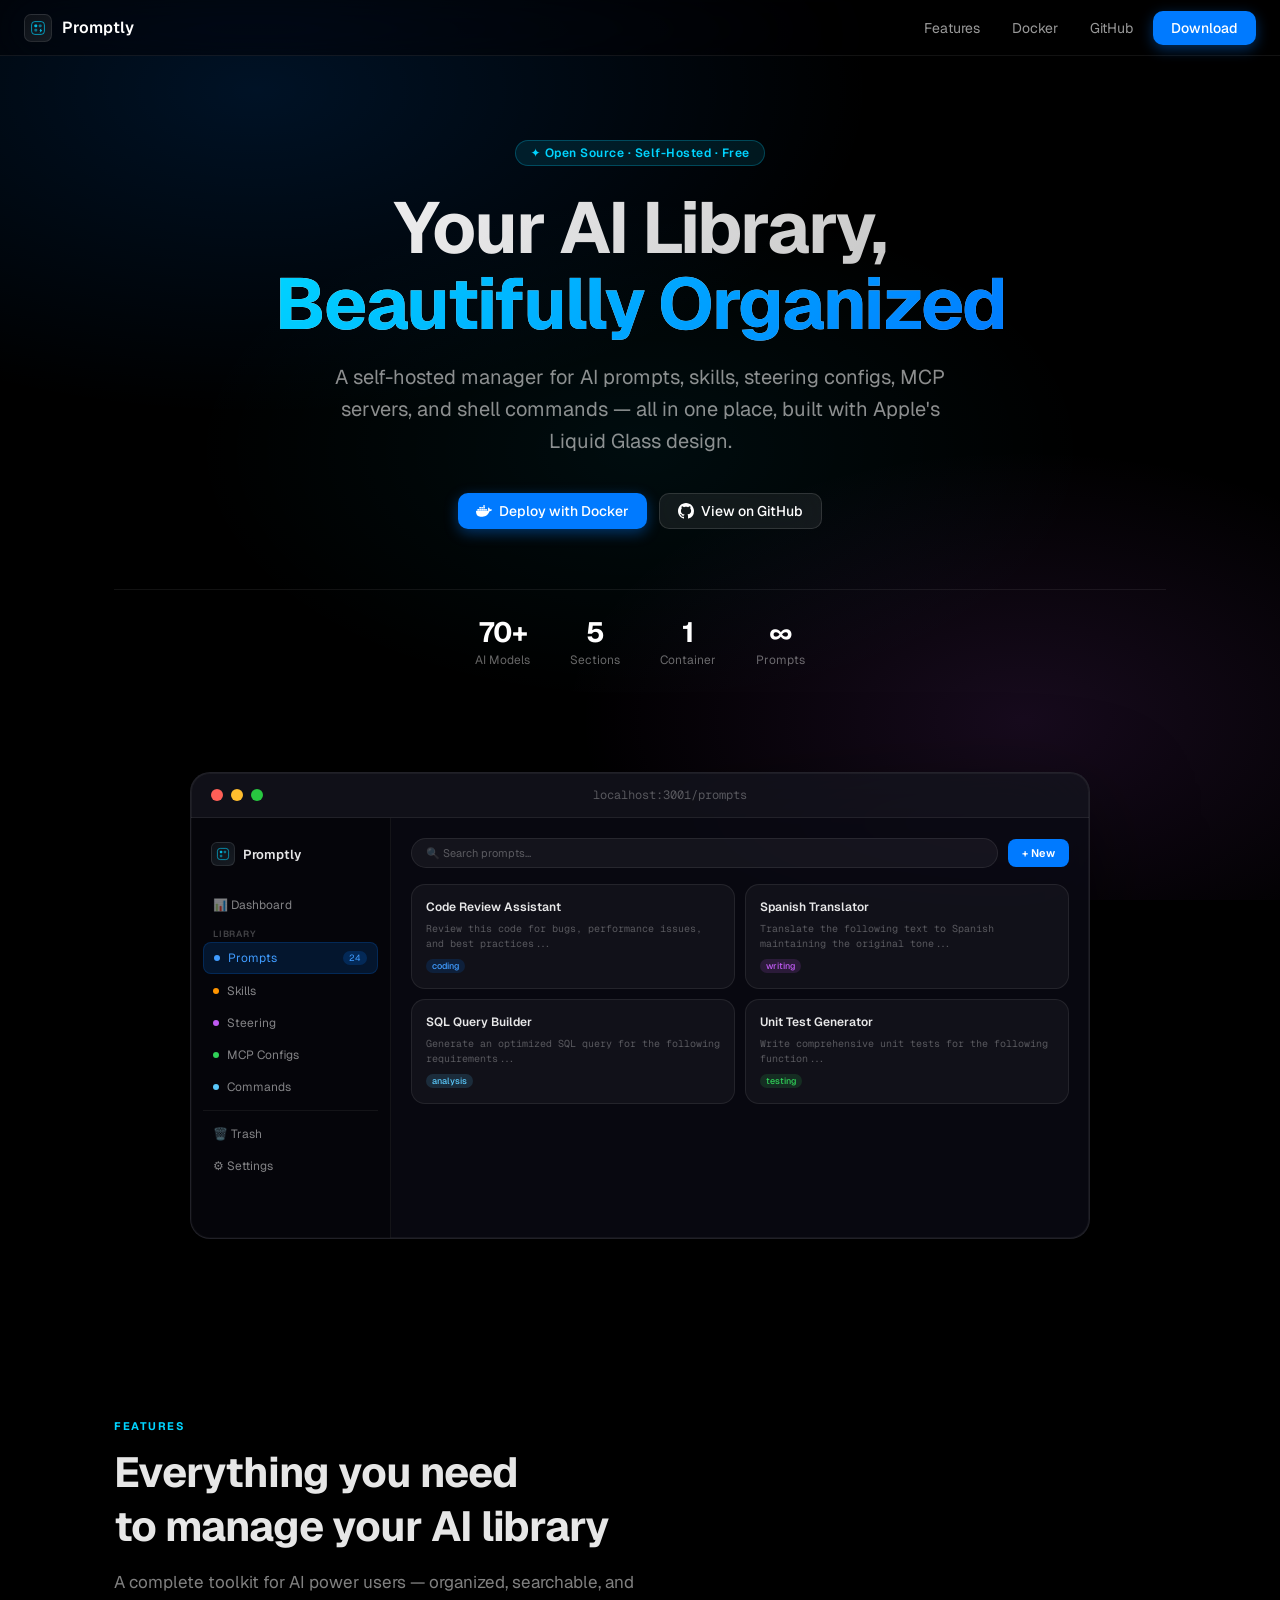
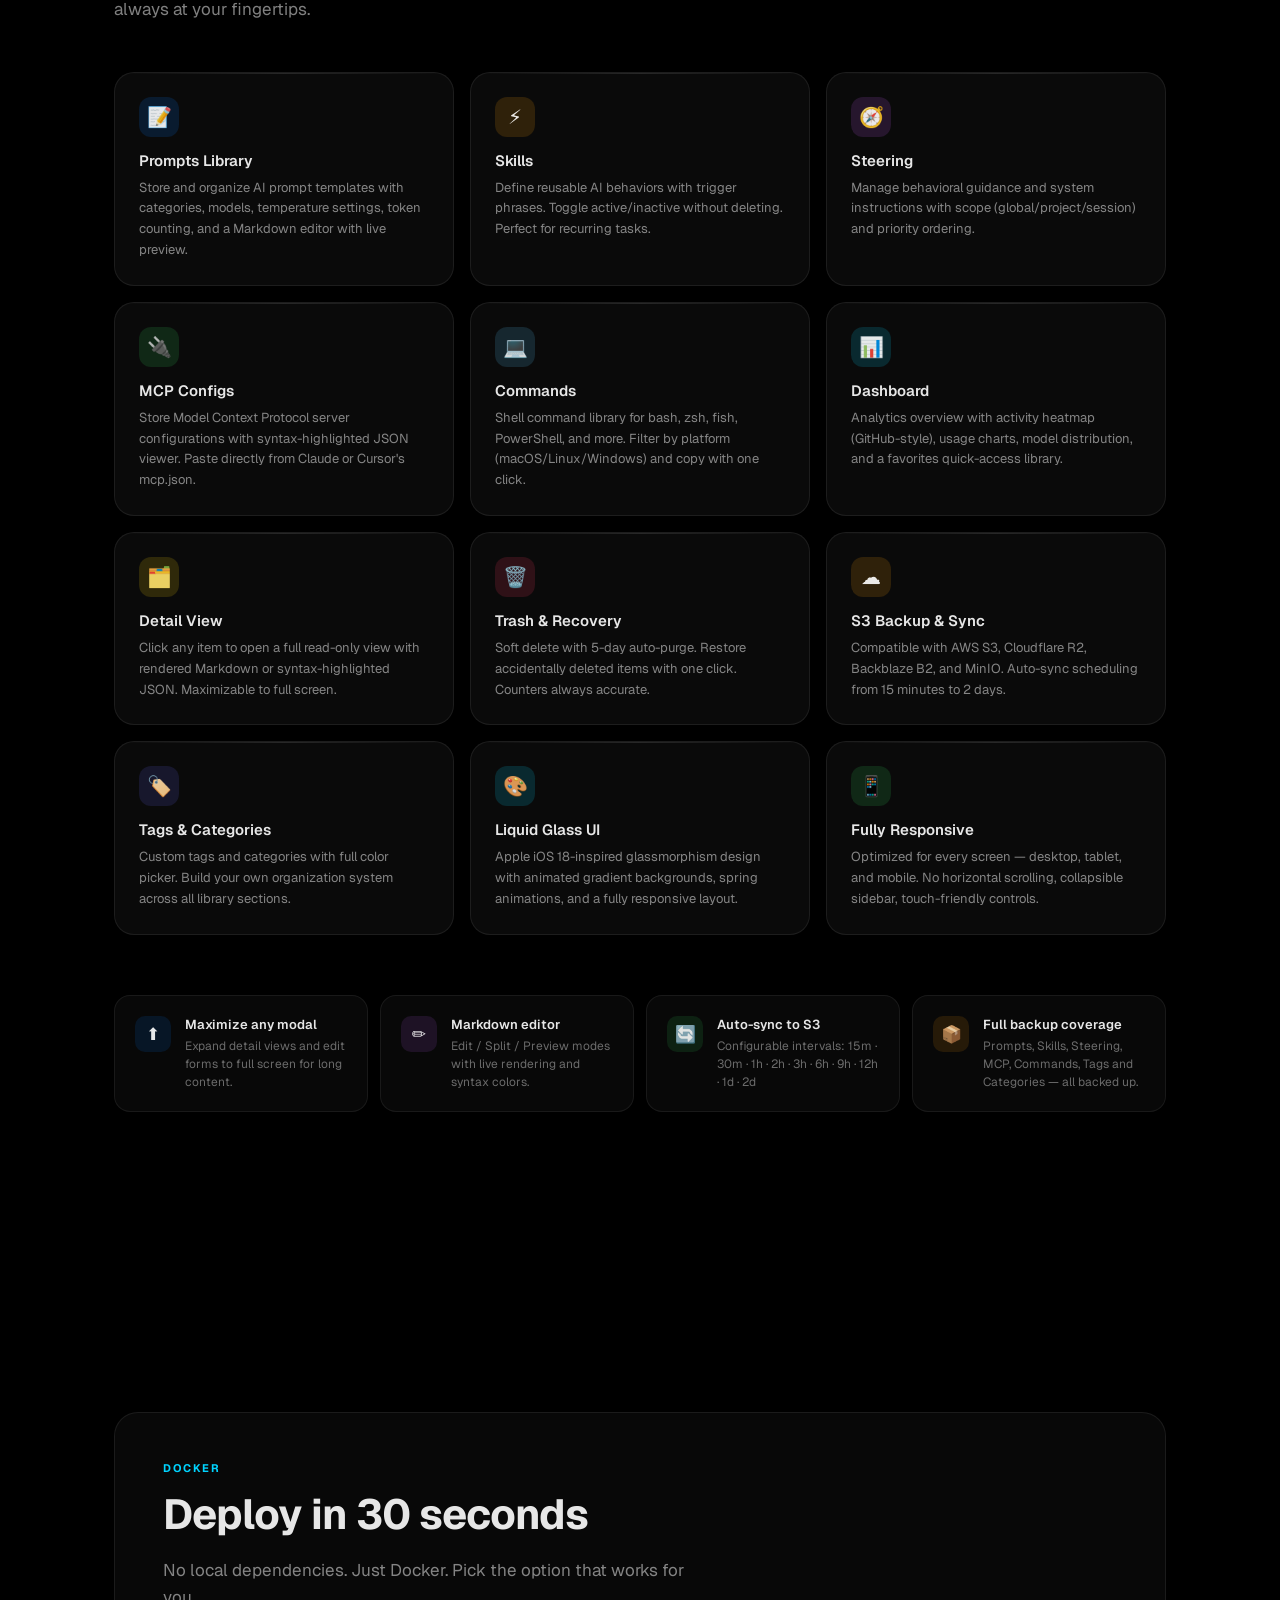
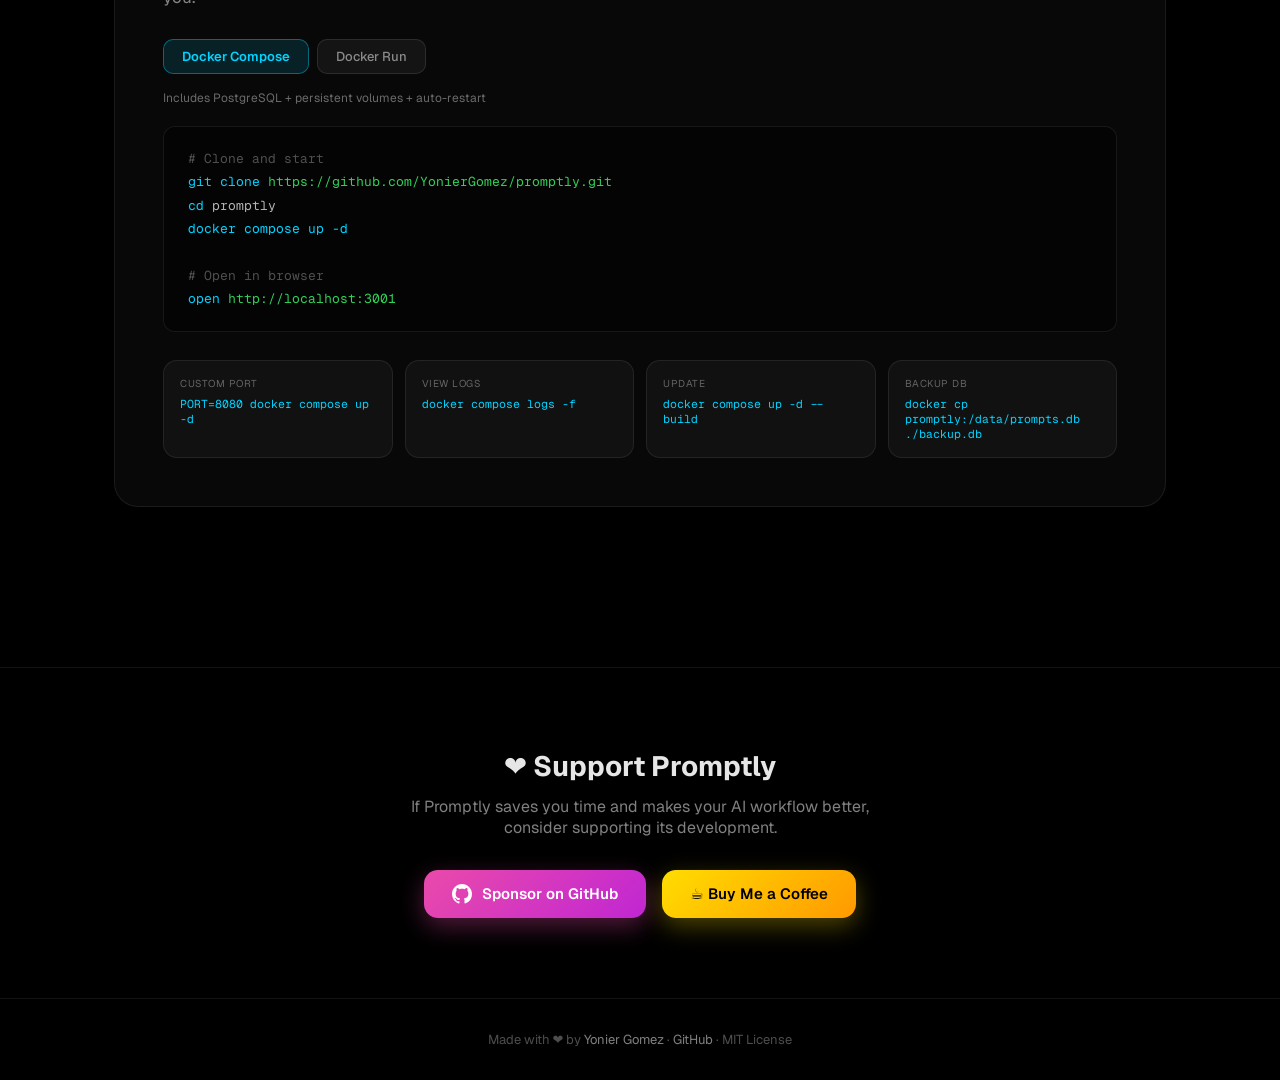
==== docs/index.html @ e0c7ba61 "docs: prioritize Docker deployment in README and landing page Make Docker Compose and docker run the" ====
<!DOCTYPE html>
<html lang="en">
<head>
  <meta charset="UTF-8" />
  <meta name="viewport" content="width=device-width, initial-scale=1.0" />
  <title>Promptly — AI Prompts Manager</title>
  <meta name="description" content="A beautiful, self-hosted web app to manage your AI prompts, skills, steering configurations, MCP server setups, and shell commands. Built with Apple's Liquid Glass design." />
  <meta property="og:title" content="Promptly — AI Prompts Manager" />
  <meta property="og:description" content="Self-hosted AI library manager with Liquid Glass design. Prompts, Skills, Steering, MCP Configs, Commands — all in one place." />
  <meta property="og:type" content="website" />
  <link rel="preconnect" href="https://fonts.googleapis.com" />
  <link href="https://fonts.googleapis.com/css2?family=Geist:wght@300;400;500;600;700&family=Geist+Mono:wght@400;500&display=swap" rel="stylesheet" />
  <style>
    *, *::before, *::after { box-sizing: border-box; margin: 0; padding: 0; }

    :root {
      --blue: #007AFF;
      --cyan: #00D4FF;
      --purple: #BF5AF2;
      --green: #30D158;
      --orange: #FF9F0A;
      --pink: #FF375F;
      --teal: #5AC8FA;
      --font: 'Geist', -apple-system, system-ui, sans-serif;
      --mono: 'Geist Mono', monospace;
    }

    html { scroll-behavior: smooth; }

    body {
      font-family: var(--font);
      background: #000;
      color: rgba(255,255,255,0.9);
      min-height: 100vh;
      overflow-x: hidden;
      -webkit-font-smoothing: antialiased;
    }

    body::before {
      content: '';
      position: fixed;
      inset: 0;
      background:
        radial-gradient(ellipse 80% 60% at 20% 10%, rgba(0,122,255,0.15) 0%, transparent 60%),
        radial-gradient(ellipse 60% 50% at 80% 80%, rgba(191,90,242,0.12) 0%, transparent 60%),
        radial-gradient(ellipse 50% 40% at 50% 50%, rgba(0,212,255,0.06) 0%, transparent 70%);
      pointer-events: none;
      z-index: 0;
      animation: bgPulse 12s ease-in-out infinite alternate;
    }

    @keyframes bgPulse {
      0% { opacity: 0.7; }
      100% { opacity: 1; }
    }

    .container { max-width: 1100px; margin: 0 auto; padding: 0 24px; position: relative; z-index: 1; }

    /* ── Nav ── */
    nav {
      position: fixed; top: 0; left: 0; right: 0; z-index: 100;
      background: rgba(0,0,0,0.5);
      backdrop-filter: blur(30px) saturate(180%);
      border-bottom: 1px solid rgba(255,255,255,0.07);
      padding: 0 24px;
      height: 56px;
      display: flex; align-items: center; justify-content: space-between;
    }

    .nav-logo { display: flex; align-items: center; gap: 10px; text-decoration: none; }
    .nav-logo-icon {
      width: 28px; height: 28px; border-radius: 7px;
      background: linear-gradient(145deg, #0D1117, #161B22);
      border: 1px solid rgba(255,255,255,0.1);
      display: flex; align-items: center; justify-content: center;
    }
    .nav-logo-text { font-size: 16px; font-weight: 600; color: white; }

    .nav-links { display: flex; align-items: center; gap: 8px; }
    .nav-link {
      color: rgba(255,255,255,0.6); text-decoration: none; font-size: 14px;
      padding: 6px 12px; border-radius: 8px; transition: all 0.15s;
    }
    .nav-link:hover { color: white; background: rgba(255,255,255,0.07); }

    .btn {
      display: inline-flex; align-items: center; gap: 7px;
      padding: 8px 18px; border-radius: 10px; font-size: 14px; font-weight: 500;
      text-decoration: none; transition: all 0.2s; cursor: pointer; border: none;
      font-family: var(--font);
    }
    .btn-primary {
      background: var(--blue); color: white;
      box-shadow: 0 4px 14px rgba(0,122,255,0.4);
    }
    .btn-primary:hover { background: #0A84FF; box-shadow: 0 6px 20px rgba(0,122,255,0.55); transform: translateY(-1px); }
    .btn-glass {
      background: rgba(255,255,255,0.07); color: white;
      border: 1px solid rgba(255,255,255,0.12);
      backdrop-filter: blur(20px);
    }
    .btn-glass:hover { background: rgba(255,255,255,0.12); }

    /* ── Hero ── */
    .hero { padding: 140px 0 80px; text-align: center; }

    .hero-badge {
      display: inline-flex; align-items: center; gap: 6px;
      background: rgba(0,212,255,0.1); border: 1px solid rgba(0,212,255,0.25);
      color: var(--cyan); border-radius: 20px; padding: 4px 14px;
      font-size: 12px; font-weight: 600; letter-spacing: 0.5px;
      margin-bottom: 24px;
    }

    .hero h1 {
      font-size: clamp(40px, 7vw, 72px);
      font-weight: 700;
      letter-spacing: -2px;
      line-height: 1.05;
      margin-bottom: 20px;
      background: linear-gradient(135deg, #fff 0%, rgba(255,255,255,0.7) 100%);
      -webkit-background-clip: text;
      -webkit-text-fill-color: transparent;
      background-clip: text;
    }

    .hero h1 span {
      background: linear-gradient(135deg, var(--cyan), var(--blue));
      -webkit-background-clip: text;
      -webkit-text-fill-color: transparent;
      background-clip: text;
    }

    .hero p {
      font-size: clamp(16px, 2.5vw, 20px);
      color: rgba(255,255,255,0.55);
      max-width: 620px;
      margin: 0 auto 36px;
      line-height: 1.6;
    }

    .hero-actions { display: flex; gap: 12px; justify-content: center; flex-wrap: wrap; margin-bottom: 60px; }

    .hero-stats {
      display: flex; gap: 40px; justify-content: center; flex-wrap: wrap;
      padding: 24px 0;
      border-top: 1px solid rgba(255,255,255,0.07);
    }

    .stat { text-align: center; }
    .stat-value { font-size: 28px; font-weight: 700; letter-spacing: -1px; color: white; }
    .stat-label { font-size: 12px; color: rgba(255,255,255,0.4); margin-top: 2px; }

    /* ── App Preview ── */
    .preview {
      margin: 0 auto 100px;
      max-width: 900px;
      border-radius: 20px;
      overflow: hidden;
      border: 1px solid rgba(255,255,255,0.1);
      box-shadow: 0 40px 100px rgba(0,0,0,0.6), 0 0 0 1px rgba(255,255,255,0.05) inset;
      background: rgba(10,10,20,0.8);
      backdrop-filter: blur(40px);
    }

    .preview-bar {
      display: flex; align-items: center; gap: 8px;
      padding: 14px 20px;
      border-bottom: 1px solid rgba(255,255,255,0.07);
      background: rgba(255,255,255,0.03);
    }

    .dot { width: 12px; height: 12px; border-radius: 50%; }
    .dot-red { background: #FF5F57; }
    .dot-yellow { background: #FFBD2E; }
    .dot-green { background: #28C840; }

    .preview-url {
      flex: 1; text-align: center; font-size: 12px; color: rgba(255,255,255,0.3);
      font-family: var(--mono);
    }

    .preview-content {
      display: grid; grid-template-columns: 200px 1fr;
      min-height: 420px;
    }

    .preview-sidebar {
      background: rgba(0,0,0,0.4);
      border-right: 1px solid rgba(255,255,255,0.06);
      padding: 16px 12px;
    }

    .preview-logo {
      display: flex; align-items: center; gap: 8px;
      padding: 8px; margin-bottom: 16px;
    }

    .preview-logo-icon {
      width: 24px; height: 24px; border-radius: 6px;
      background: linear-gradient(145deg, #0D1117, #161B22);
      border: 1px solid rgba(255,255,255,0.1);
      display: flex; align-items: center; justify-content: center;
    }

    .preview-logo-text { font-size: 13px; font-weight: 600; }

    .preview-nav-item {
      display: flex; align-items: center; gap: 8px;
      padding: 7px 10px; border-radius: 8px; margin-bottom: 2px;
      font-size: 12px; color: rgba(255,255,255,0.5);
    }

    .preview-nav-item.active {
      background: rgba(0,122,255,0.15);
      color: #409CFF;
      border: 1px solid rgba(0,122,255,0.2);
    }

    .preview-nav-dot { width: 6px; height: 6px; border-radius: 50%; background: currentColor; flex-shrink: 0; }

    .preview-main { padding: 20px; }

    .preview-cards { display: grid; grid-template-columns: 1fr 1fr; gap: 10px; }

    .preview-card {
      background: rgba(255,255,255,0.04);
      border: 1px solid rgba(255,255,255,0.08);
      border-radius: 14px; padding: 14px;
    }

    .preview-card-title { font-size: 12px; font-weight: 600; margin-bottom: 6px; }
    .preview-card-text {
      font-size: 10px; color: rgba(255,255,255,0.3);
      font-family: var(--mono); line-height: 1.5;
    }

    .preview-card-badge {
      display: inline-block; font-size: 9px; padding: 1px 6px;
      border-radius: 10px; margin-top: 8px; font-weight: 500;
    }

    /* ── Features ── */
    .section { padding: 80px 0; }
    .section-label {
      font-size: 11px; font-weight: 700; letter-spacing: 1.5px;
      text-transform: uppercase; color: var(--cyan); margin-bottom: 12px;
    }
    .section-title {
      font-size: clamp(28px, 4vw, 42px); font-weight: 700;
      letter-spacing: -1px; margin-bottom: 16px;
    }
    .section-desc { font-size: 17px; color: rgba(255,255,255,0.5); max-width: 540px; line-height: 1.6; }

    .features-grid {
      display: grid; grid-template-columns: repeat(auto-fit, minmax(280px, 1fr));
      gap: 16px; margin-top: 48px;
    }

    .feature-card {
      background: rgba(255,255,255,0.04);
      border: 1px solid rgba(255,255,255,0.08);
      border-radius: 20px; padding: 24px;
      transition: all 0.2s;
      position: relative; overflow: hidden;
    }

    .feature-card::before {
      content: '';
      position: absolute; top: 0; left: 0; right: 0; height: 1px;
      background: linear-gradient(90deg, transparent, rgba(255,255,255,0.12), transparent);
    }

    .feature-card:hover {
      background: rgba(255,255,255,0.07);
      border-color: rgba(255,255,255,0.14);
      transform: translateY(-2px);
    }

    .feature-icon {
      width: 40px; height: 40px; border-radius: 12px;
      display: flex; align-items: center; justify-content: center;
      font-size: 20px; margin-bottom: 14px;
    }

    .feature-title { font-size: 15px; font-weight: 600; margin-bottom: 8px; }
    .feature-desc { font-size: 13px; color: rgba(255,255,255,0.5); line-height: 1.6; }

    /* ── Highlights strip ── */
    .highlights {
      display: grid; grid-template-columns: repeat(auto-fit, minmax(220px, 1fr));
      gap: 12px; margin: 60px 0;
    }

    .highlight-item {
      background: rgba(255,255,255,0.03);
      border: 1px solid rgba(255,255,255,0.07);
      border-radius: 16px; padding: 20px;
      display: flex; align-items: flex-start; gap: 14px;
    }

    .highlight-icon {
      width: 36px; height: 36px; border-radius: 10px; flex-shrink: 0;
      display: flex; align-items: center; justify-content: center; font-size: 17px;
    }

    .highlight-title { font-size: 13px; font-weight: 600; margin-bottom: 4px; }
    .highlight-desc { font-size: 12px; color: rgba(255,255,255,0.4); line-height: 1.5; }

    /* ── Docker section ── */
    .docker-section {
      background: rgba(255,255,255,0.03);
      border: 1px solid rgba(255,255,255,0.08);
      border-radius: 24px; padding: 48px;
      margin: 80px 0;
    }

    .code-block {
      background: rgba(0,0,0,0.5);
      border: 1px solid rgba(255,255,255,0.08);
      border-radius: 12px; padding: 20px 24px;
      font-family: var(--mono); font-size: 13px;
      color: rgba(255,255,255,0.7); line-height: 1.8;
      margin-top: 20px; overflow-x: auto;
    }

    .code-block .comment { color: rgba(255,255,255,0.3); }
    .code-block .cmd { color: var(--cyan); }
    .code-block .arg { color: var(--green); }

    /* ── Sponsor ── */
    .sponsor-section {
      text-align: center; padding: 80px 0;
      border-top: 1px solid rgba(255,255,255,0.07);
    }

    .sponsor-title { font-size: 28px; font-weight: 700; margin-bottom: 12px; }
    .sponsor-desc { font-size: 16px; color: rgba(255,255,255,0.5); margin-bottom: 32px; }

    .sponsor-buttons { display: flex; gap: 16px; justify-content: center; flex-wrap: wrap; }

    .sponsor-btn {
      display: inline-flex; align-items: center; gap: 10px;
      padding: 14px 28px; border-radius: 14px; font-size: 15px; font-weight: 600;
      text-decoration: none; transition: all 0.2s;
    }

    .sponsor-github {
      background: linear-gradient(135deg, #ea4aaa, #c026d3);
      color: white;
      box-shadow: 0 8px 24px rgba(234,74,170,0.35);
    }
    .sponsor-github:hover { transform: translateY(-2px); box-shadow: 0 12px 32px rgba(234,74,170,0.5); }

    .sponsor-coffee {
      background: linear-gradient(135deg, #FFDD00, #FF9900);
      color: #000;
      box-shadow: 0 8px 24px rgba(255,221,0,0.3);
    }
    .sponsor-coffee:hover { transform: translateY(-2px); box-shadow: 0 12px 32px rgba(255,221,0,0.45); }

    /* ── Footer ── */
    footer {
      border-top: 1px solid rgba(255,255,255,0.07);
      padding: 32px 0;
      text-align: center;
      color: rgba(255,255,255,0.3);
      font-size: 13px;
    }

    footer a { color: rgba(255,255,255,0.5); text-decoration: none; }
    footer a:hover { color: white; }

    @media (max-width: 768px) {
      .preview-content { grid-template-columns: 1fr; }
      .preview-sidebar { display: none; }
      .docker-section { padding: 28px; }
      .hero { padding: 100px 0 60px; }
      .nav-link { display: none; }
    }
  </style>
</head>
<body>

<!-- Nav -->
<nav>
  <a href="#" class="nav-logo">
    <div class="nav-logo-icon">
      <svg width="16" height="16" viewBox="0 0 20 20" fill="none">
        <rect x="2" y="2" width="16" height="16" rx="4" stroke="#00D4FF" stroke-width="1.2" stroke-opacity="0.7"/>
        <rect x="5.5" y="5.5" width="3.5" height="3.5" rx="1" fill="#00D4FF" fill-opacity="0.85"/>
        <rect x="11" y="5.5" width="3.5" height="3.5" rx="1" fill="#00D4FF" fill-opacity="0.5"/>
        <rect x="5.5" y="11" width="3.5" height="3.5" rx="1" fill="#00D4FF" fill-opacity="0.5"/>
        <path d="M13.5 11.5L12.5 13.5L14.5 13L13 15" stroke="#00D4FF" stroke-width="1.2" stroke-linecap="round" stroke-linejoin="round" stroke-opacity="0.9"/>
      </svg>
    </div>
    <span class="nav-logo-text">Promptly</span>
  </a>
  <div class="nav-links">
    <a href="#features" class="nav-link">Features</a>
    <a href="#docker" class="nav-link">Docker</a>
    <a href="https://github.com/YonierGomez/promptly" class="nav-link" target="_blank">GitHub</a>
    <a href="https://github.com/YonierGomez/promptly/releases" class="btn btn-primary" target="_blank">Download</a>
  </div>
</nav>

<!-- Hero -->
<section class="hero">
  <div class="container">
    <div class="hero-badge">✦ Open Source · Self-Hosted · Free</div>
    <h1>Your AI Library,<br /><span>Beautifully Organized</span></h1>
    <p>A self-hosted manager for AI prompts, skills, steering configs, MCP servers, and shell commands — all in one place, built with Apple's Liquid Glass design.</p>
    <div class="hero-actions">
      <a href="#docker" class="btn btn-primary">
        <svg width="16" height="16" viewBox="0 0 24 24" fill="currentColor"><path d="M13.983 11.078h2.119a.186.186 0 00.186-.185V9.006a.186.186 0 00-.186-.186h-2.119a.185.185 0 00-.185.185v1.888c0 .102.083.185.185.185m-2.954-5.43h2.118a.186.186 0 00.186-.186V3.574a.186.186 0 00-.186-.185h-2.118a.185.185 0 00-.185.185v1.888c0 .102.082.185.185.185m0 2.716h2.118a.187.187 0 00.186-.186V6.29a.186.186 0 00-.186-.185h-2.118a.185.185 0 00-.185.185v1.887c0 .102.082.185.185.186m-2.93 0h2.12a.186.186 0 00.184-.186V6.29a.185.185 0 00-.185-.185H8.1a.185.185 0 00-.185.185v1.887c0 .102.083.185.185.186m-2.964 0h2.119a.186.186 0 00.185-.186V6.29a.185.185 0 00-.185-.185H5.136a.186.186 0 00-.186.185v1.887c0 .102.084.185.186.186m5.893 2.715h2.118a.186.186 0 00.186-.185V9.006a.186.186 0 00-.186-.186h-2.118a.185.185 0 00-.185.185v1.888c0 .102.082.185.185.185m-2.93 0h2.12a.185.185 0 00.184-.185V9.006a.185.185 0 00-.184-.186h-2.12a.185.185 0 00-.184.185v1.888c0 .102.083.185.185.185m-2.964 0h2.119a.185.185 0 00.185-.185V9.006a.185.185 0 00-.184-.186h-2.12a.186.186 0 00-.186.186v1.887c0 .102.084.185.186.185m-2.92 0h2.12a.186.186 0 00.184-.185V9.006a.185.185 0 00-.184-.186h-2.12a.185.185 0 00-.184.186v1.887c0 .102.082.185.185.185M23.763 9.89c-.065-.051-.672-.51-1.954-.51-.338.001-.676.03-1.01.087-.248-1.7-1.653-2.53-1.716-2.566l-.344-.199-.226.327c-.284.438-.49.922-.612 1.43-.23.97-.09 1.882.403 2.661-.595.332-1.55.413-1.744.42H.751a.751.751 0 00-.75.748 11.376 11.376 0 00.692 4.062c.545 1.428 1.355 2.48 2.41 3.124 1.18.723 3.1 1.137 5.275 1.137.983.003 1.963-.086 2.93-.266a12.248 12.248 0 003.823-1.389c.98-.567 1.86-1.288 2.61-2.136 1.252-1.418 1.998-2.997 2.553-4.4h.221c1.372 0 2.215-.549 2.68-1.009.309-.293.55-.65.707-1.046l.098-.288z"/></svg>
        Deploy with Docker
      </a>
      <a href="https://github.com/YonierGomez/promptly" class="btn btn-glass" target="_blank">
        <svg width="16" height="16" viewBox="0 0 24 24" fill="currentColor"><path d="M12 0C5.37 0 0 5.37 0 12c0 5.31 3.435 9.795 8.205 11.385.6.105.825-.255.825-.57 0-.285-.015-1.23-.015-2.235-3.015.555-3.795-.735-4.035-1.41-.135-.345-.72-1.41-1.23-1.695-.42-.225-1.02-.78-.015-.795.945-.015 1.62.87 1.845 1.23 1.08 1.815 2.805 1.305 3.495.99.105-.78.42-1.305.765-1.605-2.67-.3-5.46-1.335-5.46-5.925 0-1.305.465-2.385 1.23-3.225-.12-.3-.54-1.53.12-3.18 0 0 1.005-.315 3.3 1.23.96-.27 1.98-.405 3-.405s2.04.135 3 .405c2.295-1.56 3.3-1.23 3.3-1.23.66 1.65.24 2.88.12 3.18.765.84 1.23 1.905 1.23 3.225 0 4.605-2.805 5.625-5.475 5.925.435.375.81 1.095.81 2.22 0 1.605-.015 2.895-.015 3.3 0 .315.225.69.825.57A12.02 12.02 0 0024 12c0-6.63-5.37-12-12-12z"/></svg>
        View on GitHub
      </a>
    </div>

    <div class="hero-stats">
      <div class="stat"><div class="stat-value">70+</div><div class="stat-label">AI Models</div></div>
      <div class="stat"><div class="stat-value">5</div><div class="stat-label">Sections</div></div>
      <div class="stat"><div class="stat-value">1</div><div class="stat-label">Container</div></div>
      <div class="stat"><div class="stat-value">∞</div><div class="stat-label">Prompts</div></div>
    </div>
  </div>
</section>

<!-- App Preview -->
<div class="container">
  <div class="preview">
    <div class="preview-bar">
      <div class="dot dot-red"></div>
      <div class="dot dot-yellow"></div>
      <div class="dot dot-green"></div>
      <div class="preview-url">localhost:3001/prompts</div>
    </div>
    <div class="preview-content">
      <div class="preview-sidebar">
        <div class="preview-logo">
          <div class="preview-logo-icon">
            <svg width="14" height="14" viewBox="0 0 20 20" fill="none">
              <rect x="2" y="2" width="16" height="16" rx="4" stroke="#00D4FF" stroke-width="1.2" stroke-opacity="0.7"/>
              <rect x="5.5" y="5.5" width="3.5" height="3.5" rx="1" fill="#00D4FF" fill-opacity="0.85"/>
              <rect x="11" y="5.5" width="3.5" height="3.5" rx="1" fill="#00D4FF" fill-opacity="0.5"/>
              <rect x="5.5" y="11" width="3.5" height="3.5" rx="1" fill="#00D4FF" fill-opacity="0.5"/>
            </svg>
          </div>
          <span class="preview-logo-text">Promptly</span>
        </div>
        <div class="preview-nav-item">📊 Dashboard</div>
        <div style="font-size:9px;color:rgba(255,255,255,0.25);padding:6px 10px 2px;letter-spacing:0.8px;text-transform:uppercase;font-weight:600;">Library</div>
        <div class="preview-nav-item active"><div class="preview-nav-dot"></div> Prompts <span style="margin-left:auto;font-size:9px;background:rgba(0,122,255,0.2);color:#409CFF;padding:1px 6px;border-radius:8px;">24</span></div>
        <div class="preview-nav-item"><div class="preview-nav-dot" style="background:#FF9500;"></div> Skills</div>
        <div class="preview-nav-item"><div class="preview-nav-dot" style="background:#BF5AF2;"></div> Steering</div>
        <div class="preview-nav-item"><div class="preview-nav-dot" style="background:#30D158;"></div> MCP Configs</div>
        <div class="preview-nav-item"><div class="preview-nav-dot" style="background:#5AC8FA;"></div> Commands</div>
        <div style="height:1px;background:rgba(255,255,255,0.06);margin:8px 0;"></div>
        <div class="preview-nav-item">🗑️ Trash</div>
        <div class="preview-nav-item">⚙️ Settings</div>
      </div>
      <div class="preview-main">
        <div style="display:flex;align-items:center;gap:10px;margin-bottom:16px;">
          <div style="flex:1;background:rgba(255,255,255,0.05);border:1px solid rgba(255,255,255,0.08);border-radius:20px;padding:7px 14px;font-size:11px;color:rgba(255,255,255,0.3);">🔍 Search prompts…</div>
          <div style="background:#007AFF;color:white;border-radius:8px;padding:7px 14px;font-size:11px;font-weight:600;">+ New</div>
        </div>
        <div class="preview-cards">
          <div class="preview-card">
            <div class="preview-card-title">Code Review Assistant</div>
            <div class="preview-card-text">Review this code for bugs, performance issues, and best practices...</div>
            <div class="preview-card-badge" style="background:rgba(0,122,255,0.15);color:#409CFF;">coding</div>
          </div>
          <div class="preview-card">
            <div class="preview-card-title">Spanish Translator</div>
            <div class="preview-card-text">Translate the following text to Spanish maintaining the original tone...</div>
            <div class="preview-card-badge" style="background:rgba(191,90,242,0.15);color:#BF5AF2;">writing</div>
          </div>
          <div class="preview-card">
            <div class="preview-card-title">SQL Query Builder</div>
            <div class="preview-card-text">Generate an optimized SQL query for the following requirements...</div>
            <div class="preview-card-badge" style="background:rgba(90,200,250,0.15);color:#5AC8FA;">analysis</div>
          </div>
          <div class="preview-card">
            <div class="preview-card-title">Unit Test Generator</div>
            <div class="preview-card-text">Write comprehensive unit tests for the following function...</div>
            <div class="preview-card-badge" style="background:rgba(48,209,88,0.15);color:#30D158;">testing</div>
          </div>
        </div>
      </div>
    </div>
  </div>
</div>

<!-- Features -->
<section class="section" id="features">
  <div class="container">
    <div class="section-label">Features</div>
    <div class="section-title">Everything you need<br />to manage your AI library</div>
    <div class="section-desc">A complete toolkit for AI power users — organized, searchable, and always at your fingertips.</div>

    <div class="features-grid">
      <div class="feature-card">
        <div class="feature-icon" style="background:rgba(0,122,255,0.15);">📝</div>
        <div class="feature-title">Prompts Library</div>
        <div class="feature-desc">Store and organize AI prompt templates with categories, models, temperature settings, token counting, and a Markdown editor with live preview.</div>
      </div>
      <div class="feature-card">
        <div class="feature-icon" style="background:rgba(255,159,10,0.15);">⚡</div>
        <div class="feature-title">Skills</div>
        <div class="feature-desc">Define reusable AI behaviors with trigger phrases. Toggle active/inactive without deleting. Perfect for recurring tasks.</div>
      </div>
      <div class="feature-card">
        <div class="feature-icon" style="background:rgba(191,90,242,0.15);">🧭</div>
        <div class="feature-title">Steering</div>
        <div class="feature-desc">Manage behavioral guidance and system instructions with scope (global/project/session) and priority ordering.</div>
      </div>
      <div class="feature-card">
        <div class="feature-icon" style="background:rgba(48,209,88,0.15);">🔌</div>
        <div class="feature-title">MCP Configs</div>
        <div class="feature-desc">Store Model Context Protocol server configurations with syntax-highlighted JSON viewer. Paste directly from Claude or Cursor's mcp.json.</div>
      </div>
      <div class="feature-card">
        <div class="feature-icon" style="background:rgba(90,200,250,0.15);">💻</div>
        <div class="feature-title">Commands</div>
        <div class="feature-desc">Shell command library for bash, zsh, fish, PowerShell, and more. Filter by platform (macOS/Linux/Windows) and copy with one click.</div>
      </div>
      <div class="feature-card">
        <div class="feature-icon" style="background:rgba(0,212,255,0.15);">📊</div>
        <div class="feature-title">Dashboard</div>
        <div class="feature-desc">Analytics overview with activity heatmap (GitHub-style), usage charts, model distribution, and a favorites quick-access library.</div>
      </div>
      <div class="feature-card">
        <div class="feature-icon" style="background:rgba(255,214,10,0.15);">🗂️</div>
        <div class="feature-title">Detail View</div>
        <div class="feature-desc">Click any item to open a full read-only view with rendered Markdown or syntax-highlighted JSON. Maximizable to full screen.</div>
      </div>
      <div class="feature-card">
        <div class="feature-icon" style="background:rgba(255,55,95,0.15);">🗑️</div>
        <div class="feature-title">Trash & Recovery</div>
        <div class="feature-desc">Soft delete with 5-day auto-purge. Restore accidentally deleted items with one click. Counters always accurate.</div>
      </div>
      <div class="feature-card">
        <div class="feature-icon" style="background:rgba(255,159,10,0.15);">☁️</div>
        <div class="feature-title">S3 Backup & Sync</div>
        <div class="feature-desc">Compatible with AWS S3, Cloudflare R2, Backblaze B2, and MinIO. Auto-sync scheduling from 15 minutes to 2 days.</div>
      </div>
      <div class="feature-card">
        <div class="feature-icon" style="background:rgba(94,92,230,0.15);">🏷️</div>
        <div class="feature-title">Tags & Categories</div>
        <div class="feature-desc">Custom tags and categories with full color picker. Build your own organization system across all library sections.</div>
      </div>
      <div class="feature-card">
        <div class="feature-icon" style="background:rgba(0,212,255,0.15);">🎨</div>
        <div class="feature-title">Liquid Glass UI</div>
        <div class="feature-desc">Apple iOS 18-inspired glassmorphism design with animated gradient backgrounds, spring animations, and a fully responsive layout.</div>
      </div>
      <div class="feature-card">
        <div class="feature-icon" style="background:rgba(48,209,88,0.15);">📱</div>
        <div class="feature-title">Fully Responsive</div>
        <div class="feature-desc">Optimized for every screen — desktop, tablet, and mobile. No horizontal scrolling, collapsible sidebar, touch-friendly controls.</div>
      </div>
    </div>

    <!-- Highlights strip -->
    <div class="highlights">
      <div class="highlight-item">
        <div class="highlight-icon" style="background:rgba(0,122,255,0.12);">⬆️</div>
        <div>
          <div class="highlight-title">Maximize any modal</div>
          <div class="highlight-desc">Expand detail views and edit forms to full screen for long content.</div>
        </div>
      </div>
      <div class="highlight-item">
        <div class="highlight-icon" style="background:rgba(191,90,242,0.12);">✏️</div>
        <div>
          <div class="highlight-title">Markdown editor</div>
          <div class="highlight-desc">Edit / Split / Preview modes with live rendering and syntax colors.</div>
        </div>
      </div>
      <div class="highlight-item">
        <div class="highlight-icon" style="background:rgba(48,209,88,0.12);">🔄</div>
        <div>
          <div class="highlight-title">Auto-sync to S3</div>
          <div class="highlight-desc">Configurable intervals: 15m · 30m · 1h · 2h · 3h · 6h · 9h · 12h · 1d · 2d</div>
        </div>
      </div>
      <div class="highlight-item">
        <div class="highlight-icon" style="background:rgba(255,159,10,0.12);">📦</div>
        <div>
          <div class="highlight-title">Full backup coverage</div>
          <div class="highlight-desc">Prompts, Skills, Steering, MCP, Commands, Tags and Categories — all backed up.</div>
        </div>
      </div>
    </div>
  </div>
</section>

<!-- Docker -->
<section class="section" id="docker">
  <div class="container">
    <div class="docker-section">
      <div class="section-label">Docker</div>
      <div class="section-title">Deploy in 30 seconds</div>
      <div class="section-desc">No local dependencies. Just Docker. Pick the option that works for you.</div>

      <!-- Tab switcher -->
      <div style="display:flex;gap:8px;margin-top:28px;" id="docker-tabs">
        <button onclick="showTab('compose')" id="tab-compose"
          style="padding:8px 18px;border-radius:10px;font-size:13px;font-weight:600;cursor:pointer;transition:all 0.15s;border:1px solid rgba(0,212,255,0.4);background:rgba(0,212,255,0.12);color:var(--cyan);font-family:var(--font);">
          Docker Compose
        </button>
        <button onclick="showTab('run')" id="tab-run"
          style="padding:8px 18px;border-radius:10px;font-size:13px;font-weight:500;cursor:pointer;transition:all 0.15s;border:1px solid rgba(255,255,255,0.1);background:rgba(255,255,255,0.05);color:rgba(255,255,255,0.5);font-family:var(--font);">
          Docker Run
        </button>
      </div>

      <!-- Docker Compose tab -->
      <div id="panel-compose">
        <div style="font-size:12px;color:rgba(255,255,255,0.4);margin-top:16px;margin-bottom:4px;">Includes PostgreSQL + persistent volumes + auto-restart</div>
        <div class="code-block">
          <span class="comment"># Clone and start</span><br/>
          <span class="cmd">git clone</span> <span class="arg">https://github.com/YonierGomez/promptly.git</span><br/>
          <span class="cmd">cd</span> promptly<br/>
          <span class="cmd">docker compose up -d</span><br/><br/>
          <span class="comment"># Open in browser</span><br/>
          <span class="cmd">open</span> <span class="arg">http://localhost:3001</span>
        </div>
      </div>

      <!-- Docker Run tab -->
      <div id="panel-run" style="display:none;">
        <div style="font-size:12px;color:rgba(255,255,255,0.4);margin-top:16px;margin-bottom:4px;">Single container with built-in SQLite — no extra services needed</div>
        <div class="code-block">
          <span class="cmd">docker run</span> -d \<br/>
          &nbsp;&nbsp;--name promptly \<br/>
          &nbsp;&nbsp;-p <span class="arg">3001:3001</span> \<br/>
          &nbsp;&nbsp;-v <span class="arg">promptly_data:/data</span> \<br/>
          &nbsp;&nbsp;--restart unless-stopped \<br/>
          &nbsp;&nbsp;<span class="arg">ghcr.io/yoniergomez/promptly:latest</span><br/><br/>
          <span class="comment"># Open in browser</span><br/>
          <span class="cmd">open</span> <span class="arg">http://localhost:3001</span>
        </div>
      </div>

      <!-- Quick reference cards -->
      <div style="display:grid;grid-template-columns:repeat(auto-fit,minmax(190px,1fr));gap:12px;margin-top:28px;">
        <div style="background:rgba(255,255,255,0.04);border:1px solid rgba(255,255,255,0.08);border-radius:14px;padding:16px;">
          <div style="font-size:10px;color:rgba(255,255,255,0.35);margin-bottom:6px;text-transform:uppercase;letter-spacing:0.5px;">Custom Port</div>
          <div style="font-family:var(--mono);font-size:11.5px;color:var(--cyan);">PORT=8080 docker compose up -d</div>
        </div>
        <div style="background:rgba(255,255,255,0.04);border:1px solid rgba(255,255,255,0.08);border-radius:14px;padding:16px;">
          <div style="font-size:10px;color:rgba(255,255,255,0.35);margin-bottom:6px;text-transform:uppercase;letter-spacing:0.5px;">View Logs</div>
          <div style="font-family:var(--mono);font-size:11.5px;color:var(--cyan);">docker compose logs -f</div>
        </div>
        <div style="background:rgba(255,255,255,0.04);border:1px solid rgba(255,255,255,0.08);border-radius:14px;padding:16px;">
          <div style="font-size:10px;color:rgba(255,255,255,0.35);margin-bottom:6px;text-transform:uppercase;letter-spacing:0.5px;">Update</div>
          <div style="font-family:var(--mono);font-size:11.5px;color:var(--cyan);">docker compose up -d --build</div>
        </div>
        <div style="background:rgba(255,255,255,0.04);border:1px solid rgba(255,255,255,0.08);border-radius:14px;padding:16px;">
          <div style="font-size:10px;color:rgba(255,255,255,0.35);margin-bottom:6px;text-transform:uppercase;letter-spacing:0.5px;">Backup DB</div>
          <div style="font-family:var(--mono);font-size:11.5px;color:var(--cyan);">docker cp promptly:/data/prompts.db ./backup.db</div>
        </div>
      </div>
    </div>
  </div>
</section>

<script>
  function showTab(tab) {
    const isCompose = tab === 'compose';
    document.getElementById('panel-compose').style.display = isCompose ? 'block' : 'none';
    document.getElementById('panel-run').style.display = isCompose ? 'none' : 'block';
    const active = 'border:1px solid rgba(0,212,255,0.4);background:rgba(0,212,255,0.12);color:var(--cyan);font-weight:600;';
    const idle = 'border:1px solid rgba(255,255,255,0.1);background:rgba(255,255,255,0.05);color:rgba(255,255,255,0.5);font-weight:500;';
    document.getElementById('tab-compose').style.cssText += isCompose ? active : idle;
    document.getElementById('tab-run').style.cssText += isCompose ? idle : active;
  }
</script>

<!-- Sponsor -->
<section class="sponsor-section">
  <div class="container">
    <div class="sponsor-title">❤️ Support Promptly</div>
    <div class="sponsor-desc">If Promptly saves you time and makes your AI workflow better,<br/>consider supporting its development.</div>
    <div class="sponsor-buttons">
      <a href="https://github.com/sponsors/YonierGomez" class="sponsor-btn sponsor-github" target="_blank">
        <svg width="20" height="20" viewBox="0 0 24 24" fill="currentColor"><path d="M12 0C5.37 0 0 5.37 0 12c0 5.31 3.435 9.795 8.205 11.385.6.105.825-.255.825-.57 0-.285-.015-1.23-.015-2.235-3.015.555-3.795-.735-4.035-1.41-.135-.345-.72-1.41-1.23-1.695-.42-.225-1.02-.78-.015-.795.945-.015 1.62.87 1.845 1.23 1.08 1.815 2.805 1.305 3.495.99.105-.78.42-1.305.765-1.605-2.67-.3-5.46-1.335-5.46-5.925 0-1.305.465-2.385 1.23-3.225-.12-.3-.54-1.53.12-3.18 0 0 1.005-.315 3.3 1.23.96-.27 1.98-.405 3-.405s2.04.135 3 .405c2.295-1.56 3.3-1.23 3.3-1.23.66 1.65.24 2.88.12 3.18.765.84 1.23 1.905 1.23 3.225 0 4.605-2.805 5.625-5.475 5.925.435.375.81 1.095.81 2.22 0 1.605-.015 2.895-.015 3.3 0 .315.225.69.825.57A12.02 12.02 0 0024 12c0-6.63-5.37-12-12-12z"/></svg>
        Sponsor on GitHub
      </a>
      <a href="https://buymeacoffee.com/yoniergomez" class="sponsor-btn sponsor-coffee" target="_blank">
        ☕ Buy Me a Coffee
      </a>
    </div>
  </div>
</section>

<!-- Footer -->
<footer>
  <div class="container">
    <p>
      Made with ❤️ by <a href="https://github.com/YonierGomez" target="_blank">Yonier Gomez</a> ·
      <a href="https://github.com/YonierGomez/promptly" target="_blank">GitHub</a> ·
      MIT License
    </p>
  </div>
</footer>

</body>
</html>
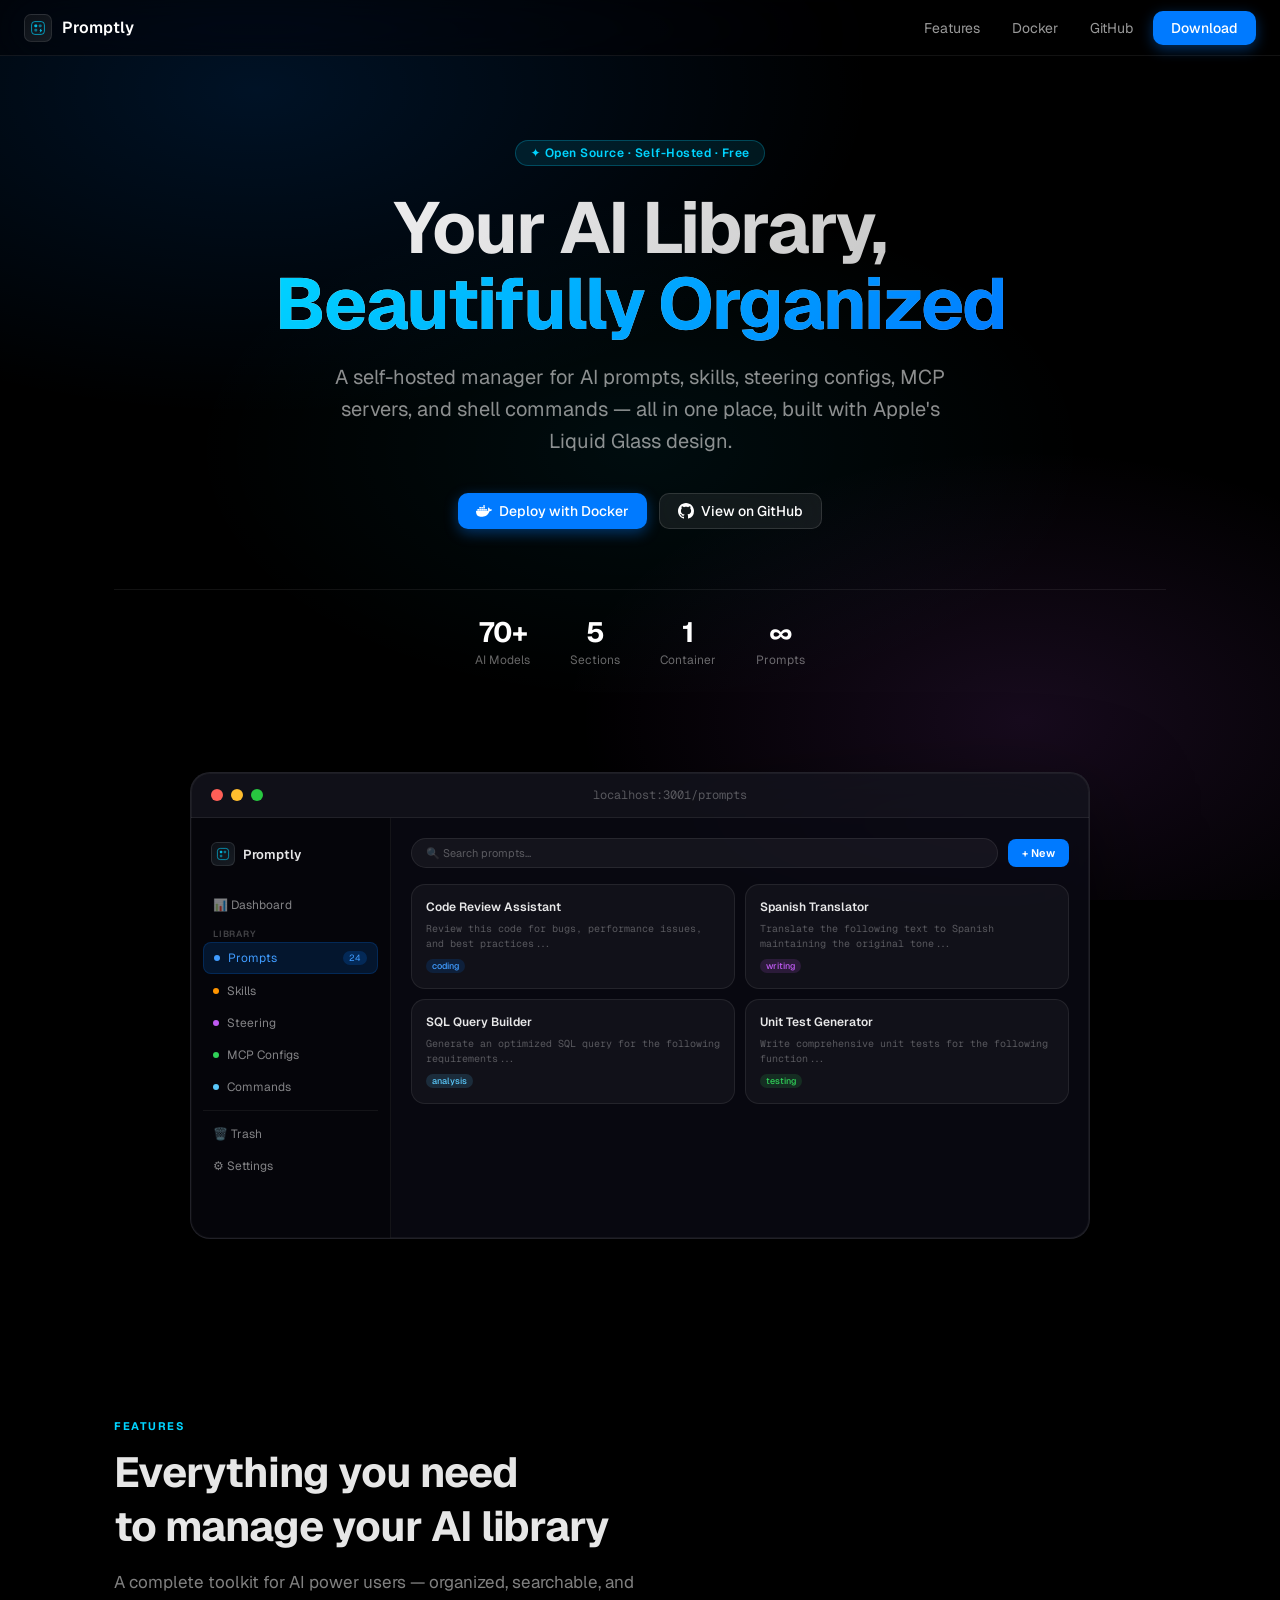
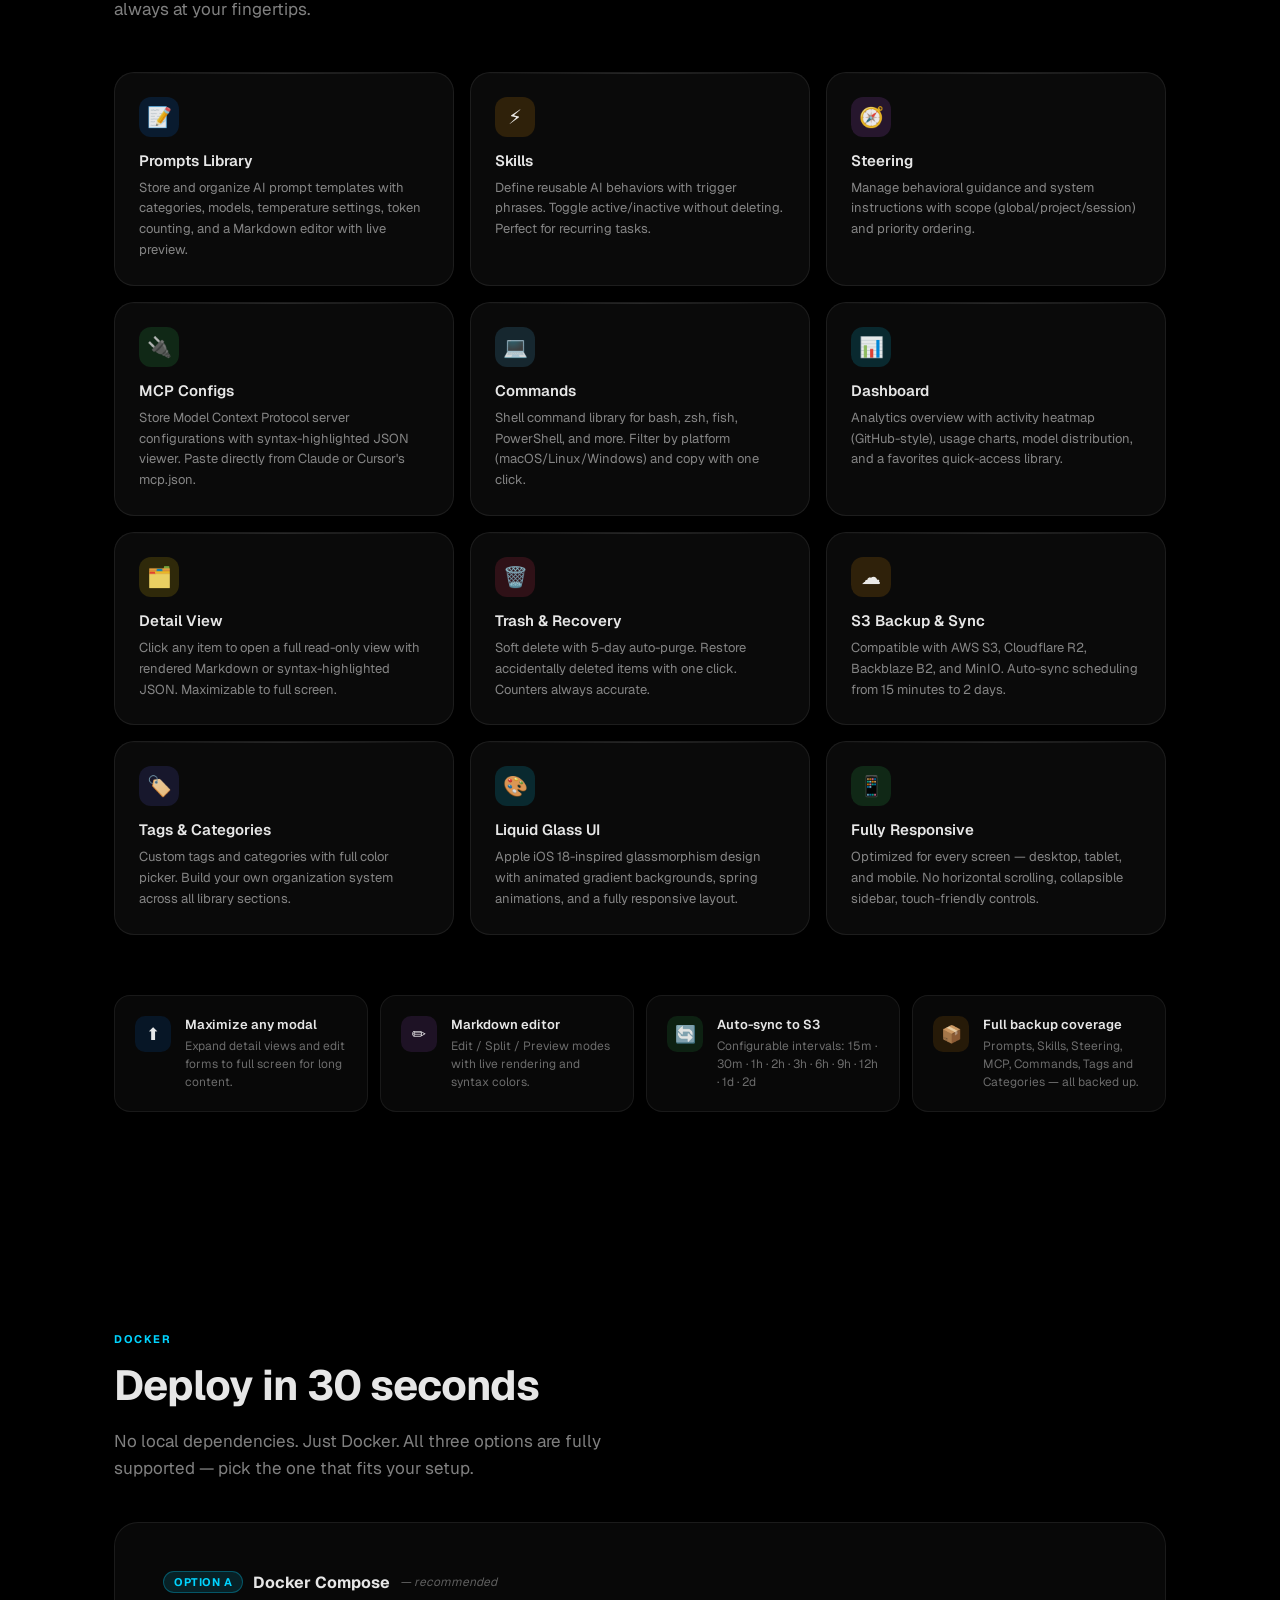
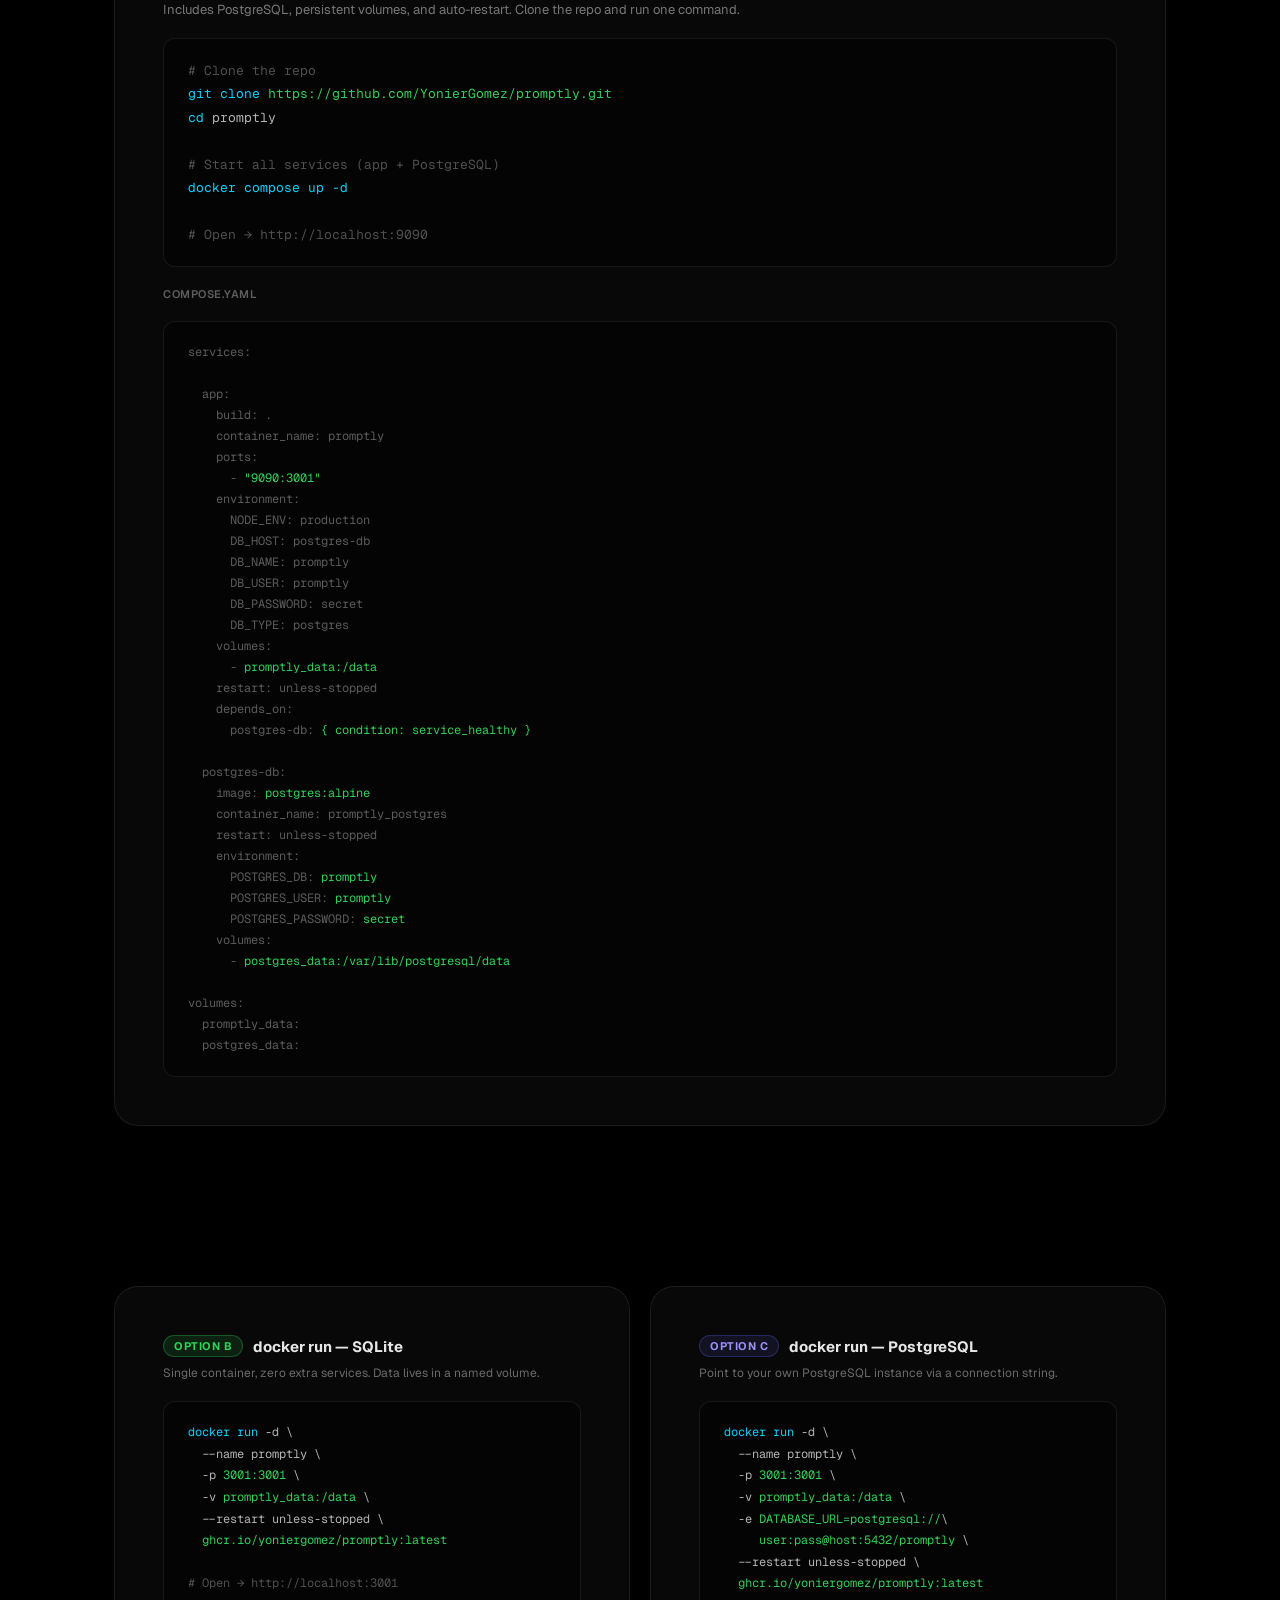
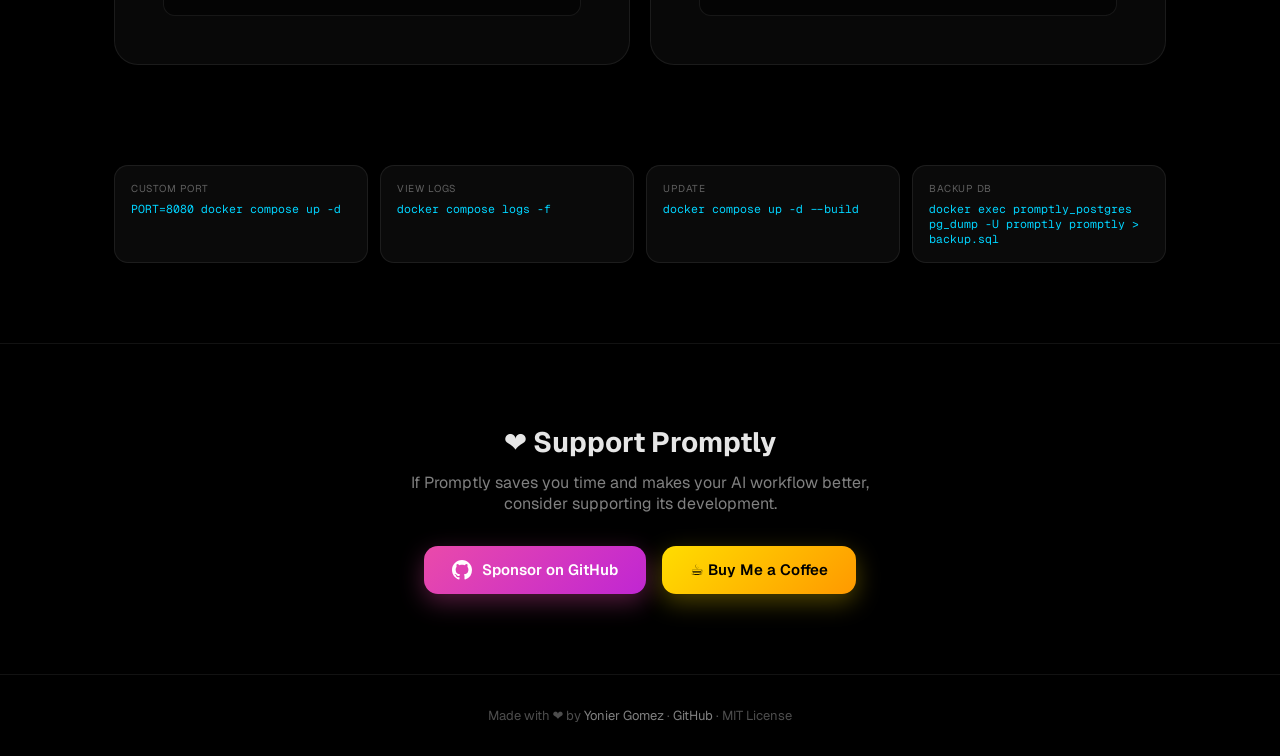
==== commit 7a26140f: "chore: use node:alpine and postgres:alpine without pinned versions Made-with: Cursor" ====
--- a/docs/index.html
+++ b/docs/index.html
@@ -602,85 +602,132 @@
 <!-- Docker -->
 <section class="section" id="docker">
   <div class="container">
-    <div class="docker-section">
-      <div class="section-label">Docker</div>
-      <div class="section-title">Deploy in 30 seconds</div>
-      <div class="section-desc">No local dependencies. Just Docker. Pick the option that works for you.</div>
-
-      <!-- Tab switcher -->
-      <div style="display:flex;gap:8px;margin-top:28px;" id="docker-tabs">
-        <button onclick="showTab('compose')" id="tab-compose"
-          style="padding:8px 18px;border-radius:10px;font-size:13px;font-weight:600;cursor:pointer;transition:all 0.15s;border:1px solid rgba(0,212,255,0.4);background:rgba(0,212,255,0.12);color:var(--cyan);font-family:var(--font);">
-          Docker Compose
-        </button>
-        <button onclick="showTab('run')" id="tab-run"
-          style="padding:8px 18px;border-radius:10px;font-size:13px;font-weight:500;cursor:pointer;transition:all 0.15s;border:1px solid rgba(255,255,255,0.1);background:rgba(255,255,255,0.05);color:rgba(255,255,255,0.5);font-family:var(--font);">
-          Docker Run
-        </button>
-      </div>
-
-      <!-- Docker Compose tab -->
-      <div id="panel-compose">
-        <div style="font-size:12px;color:rgba(255,255,255,0.4);margin-top:16px;margin-bottom:4px;">Includes PostgreSQL + persistent volumes + auto-restart</div>
-        <div class="code-block">
-          <span class="comment"># Clone and start</span><br/>
-          <span class="cmd">git clone</span> <span class="arg">https://github.com/YonierGomez/promptly.git</span><br/>
-          <span class="cmd">cd</span> promptly<br/>
-          <span class="cmd">docker compose up -d</span><br/><br/>
-          <span class="comment"># Open in browser</span><br/>
-          <span class="cmd">open</span> <span class="arg">http://localhost:3001</span>
-        </div>
-      </div>
-
-      <!-- Docker Run tab -->
-      <div id="panel-run" style="display:none;">
-        <div style="font-size:12px;color:rgba(255,255,255,0.4);margin-top:16px;margin-bottom:4px;">Single container with built-in SQLite — no extra services needed</div>
-        <div class="code-block">
+    <div class="section-label">Docker</div>
+    <div class="section-title">Deploy in 30 seconds</div>
+    <div class="section-desc">No local dependencies. Just Docker. All three options are fully supported — pick the one that fits your setup.</div>
+
+    <!-- Option A: Docker Compose -->
+    <div class="docker-section" style="margin-top:40px;">
+      <div style="display:flex;align-items:center;gap:10px;margin-bottom:8px;flex-wrap:wrap;">
+        <span style="background:rgba(0,212,255,0.12);border:1px solid rgba(0,212,255,0.3);color:var(--cyan);font-size:11px;font-weight:700;padding:3px 10px;border-radius:20px;letter-spacing:0.5px;flex-shrink:0;">OPTION A</span>
+        <span style="font-size:16px;font-weight:700;">Docker Compose</span>
+        <span style="font-size:12px;color:rgba(255,255,255,0.35);font-style:italic;">— recommended</span>
+      </div>
+      <div style="font-size:13px;color:rgba(255,255,255,0.45);margin-bottom:16px;">Includes PostgreSQL, persistent volumes, and auto-restart. Clone the repo and run one command.</div>
+
+      <div class="code-block">
+        <span class="comment"># Clone the repo</span><br/>
+        <span class="cmd">git clone</span> <span class="arg">https://github.com/YonierGomez/promptly.git</span><br/>
+        <span class="cmd">cd</span> promptly<br/><br/>
+        <span class="comment"># Start all services (app + PostgreSQL)</span><br/>
+        <span class="cmd">docker compose up -d</span><br/><br/>
+        <span class="comment"># Open → http://localhost:9090</span>
+      </div>
+
+      <div style="margin-top:20px;">
+        <div style="font-size:11px;font-weight:600;color:rgba(255,255,255,0.35);letter-spacing:0.5px;text-transform:uppercase;margin-bottom:10px;">compose.yaml</div>
+        <div class="code-block" style="font-size:12px;line-height:1.75;">
+<span style="color:rgba(255,255,255,0.35);">services:</span><br/>
+<br/>
+<span style="color:rgba(255,255,255,0.35);">&nbsp;&nbsp;app:</span><br/>
+<span style="color:rgba(255,255,255,0.35);">&nbsp;&nbsp;&nbsp;&nbsp;build: .</span><br/>
+<span style="color:rgba(255,255,255,0.35);">&nbsp;&nbsp;&nbsp;&nbsp;container_name: promptly</span><br/>
+<span style="color:rgba(255,255,255,0.35);">&nbsp;&nbsp;&nbsp;&nbsp;ports:</span><br/>
+<span style="color:rgba(255,255,255,0.35);">&nbsp;&nbsp;&nbsp;&nbsp;&nbsp;&nbsp;- </span><span class="arg">"9090:3001"</span><br/>
+<span style="color:rgba(255,255,255,0.35);">&nbsp;&nbsp;&nbsp;&nbsp;environment:</span><br/>
+<span style="color:rgba(255,255,255,0.35);">&nbsp;&nbsp;&nbsp;&nbsp;&nbsp;&nbsp;NODE_ENV: production</span><br/>
+<span style="color:rgba(255,255,255,0.35);">&nbsp;&nbsp;&nbsp;&nbsp;&nbsp;&nbsp;DB_HOST: postgres-db</span><br/>
+<span style="color:rgba(255,255,255,0.35);">&nbsp;&nbsp;&nbsp;&nbsp;&nbsp;&nbsp;DB_NAME: promptly</span><br/>
+<span style="color:rgba(255,255,255,0.35);">&nbsp;&nbsp;&nbsp;&nbsp;&nbsp;&nbsp;DB_USER: promptly</span><br/>
+<span style="color:rgba(255,255,255,0.35);">&nbsp;&nbsp;&nbsp;&nbsp;&nbsp;&nbsp;DB_PASSWORD: secret</span><br/>
+<span style="color:rgba(255,255,255,0.35);">&nbsp;&nbsp;&nbsp;&nbsp;&nbsp;&nbsp;DB_TYPE: postgres</span><br/>
+<span style="color:rgba(255,255,255,0.35);">&nbsp;&nbsp;&nbsp;&nbsp;volumes:</span><br/>
+<span style="color:rgba(255,255,255,0.35);">&nbsp;&nbsp;&nbsp;&nbsp;&nbsp;&nbsp;- </span><span class="arg">promptly_data:/data</span><br/>
+<span style="color:rgba(255,255,255,0.35);">&nbsp;&nbsp;&nbsp;&nbsp;restart: unless-stopped</span><br/>
+<span style="color:rgba(255,255,255,0.35);">&nbsp;&nbsp;&nbsp;&nbsp;depends_on:</span><br/>
+<span style="color:rgba(255,255,255,0.35);">&nbsp;&nbsp;&nbsp;&nbsp;&nbsp;&nbsp;postgres-db: </span><span class="arg">{ condition: service_healthy }</span><br/>
+<br/>
+<span style="color:rgba(255,255,255,0.35);">&nbsp;&nbsp;postgres-db:</span><br/>
+<span style="color:rgba(255,255,255,0.35);">&nbsp;&nbsp;&nbsp;&nbsp;image: </span><span class="arg">postgres:alpine</span><br/>
+<span style="color:rgba(255,255,255,0.35);">&nbsp;&nbsp;&nbsp;&nbsp;container_name: promptly_postgres</span><br/>
+<span style="color:rgba(255,255,255,0.35);">&nbsp;&nbsp;&nbsp;&nbsp;restart: unless-stopped</span><br/>
+<span style="color:rgba(255,255,255,0.35);">&nbsp;&nbsp;&nbsp;&nbsp;environment:</span><br/>
+<span style="color:rgba(255,255,255,0.35);">&nbsp;&nbsp;&nbsp;&nbsp;&nbsp;&nbsp;POSTGRES_DB: </span><span class="arg">promptly</span><br/>
+<span style="color:rgba(255,255,255,0.35);">&nbsp;&nbsp;&nbsp;&nbsp;&nbsp;&nbsp;POSTGRES_USER: </span><span class="arg">promptly</span><br/>
+<span style="color:rgba(255,255,255,0.35);">&nbsp;&nbsp;&nbsp;&nbsp;&nbsp;&nbsp;POSTGRES_PASSWORD: </span><span class="arg">secret</span><br/>
+<span style="color:rgba(255,255,255,0.35);">&nbsp;&nbsp;&nbsp;&nbsp;volumes:</span><br/>
+<span style="color:rgba(255,255,255,0.35);">&nbsp;&nbsp;&nbsp;&nbsp;&nbsp;&nbsp;- </span><span class="arg">postgres_data:/var/lib/postgresql/data</span><br/>
+<br/>
+<span style="color:rgba(255,255,255,0.35);">volumes:</span><br/>
+<span style="color:rgba(255,255,255,0.35);">&nbsp;&nbsp;promptly_data:</span><br/>
+<span style="color:rgba(255,255,255,0.35);">&nbsp;&nbsp;postgres_data:</span>
+        </div>
+      </div>
+    </div>
+
+    <!-- Option B + C side by side -->
+    <div style="display:grid;grid-template-columns:repeat(auto-fit,minmax(300px,1fr));gap:20px;margin-top:20px;">
+
+      <!-- Option B: Docker Run SQLite -->
+      <div class="docker-section">
+        <div style="display:flex;align-items:center;gap:10px;margin-bottom:8px;flex-wrap:wrap;">
+          <span style="background:rgba(48,209,88,0.12);border:1px solid rgba(48,209,88,0.3);color:var(--green);font-size:11px;font-weight:700;padding:3px 10px;border-radius:20px;letter-spacing:0.5px;flex-shrink:0;">OPTION B</span>
+          <span style="font-size:15px;font-weight:700;">docker run — SQLite</span>
+        </div>
+        <div style="font-size:12px;color:rgba(255,255,255,0.4);margin-bottom:14px;">Single container, zero extra services. Data lives in a named volume.</div>
+        <div class="code-block" style="font-size:12px;">
           <span class="cmd">docker run</span> -d \<br/>
           &nbsp;&nbsp;--name promptly \<br/>
           &nbsp;&nbsp;-p <span class="arg">3001:3001</span> \<br/>
           &nbsp;&nbsp;-v <span class="arg">promptly_data:/data</span> \<br/>
           &nbsp;&nbsp;--restart unless-stopped \<br/>
           &nbsp;&nbsp;<span class="arg">ghcr.io/yoniergomez/promptly:latest</span><br/><br/>
-          <span class="comment"># Open in browser</span><br/>
-          <span class="cmd">open</span> <span class="arg">http://localhost:3001</span>
-        </div>
-      </div>
-
-      <!-- Quick reference cards -->
-      <div style="display:grid;grid-template-columns:repeat(auto-fit,minmax(190px,1fr));gap:12px;margin-top:28px;">
-        <div style="background:rgba(255,255,255,0.04);border:1px solid rgba(255,255,255,0.08);border-radius:14px;padding:16px;">
-          <div style="font-size:10px;color:rgba(255,255,255,0.35);margin-bottom:6px;text-transform:uppercase;letter-spacing:0.5px;">Custom Port</div>
-          <div style="font-family:var(--mono);font-size:11.5px;color:var(--cyan);">PORT=8080 docker compose up -d</div>
-        </div>
-        <div style="background:rgba(255,255,255,0.04);border:1px solid rgba(255,255,255,0.08);border-radius:14px;padding:16px;">
-          <div style="font-size:10px;color:rgba(255,255,255,0.35);margin-bottom:6px;text-transform:uppercase;letter-spacing:0.5px;">View Logs</div>
-          <div style="font-family:var(--mono);font-size:11.5px;color:var(--cyan);">docker compose logs -f</div>
-        </div>
-        <div style="background:rgba(255,255,255,0.04);border:1px solid rgba(255,255,255,0.08);border-radius:14px;padding:16px;">
-          <div style="font-size:10px;color:rgba(255,255,255,0.35);margin-bottom:6px;text-transform:uppercase;letter-spacing:0.5px;">Update</div>
-          <div style="font-family:var(--mono);font-size:11.5px;color:var(--cyan);">docker compose up -d --build</div>
-        </div>
-        <div style="background:rgba(255,255,255,0.04);border:1px solid rgba(255,255,255,0.08);border-radius:14px;padding:16px;">
-          <div style="font-size:10px;color:rgba(255,255,255,0.35);margin-bottom:6px;text-transform:uppercase;letter-spacing:0.5px;">Backup DB</div>
-          <div style="font-family:var(--mono);font-size:11.5px;color:var(--cyan);">docker cp promptly:/data/prompts.db ./backup.db</div>
-        </div>
+          <span class="comment"># Open → http://localhost:3001</span>
+        </div>
+      </div>
+
+      <!-- Option C: Docker Run PostgreSQL -->
+      <div class="docker-section">
+        <div style="display:flex;align-items:center;gap:10px;margin-bottom:8px;flex-wrap:wrap;">
+          <span style="background:rgba(94,92,230,0.12);border:1px solid rgba(94,92,230,0.3);color:#9B8FF5;font-size:11px;font-weight:700;padding:3px 10px;border-radius:20px;letter-spacing:0.5px;flex-shrink:0;">OPTION C</span>
+          <span style="font-size:15px;font-weight:700;">docker run — PostgreSQL</span>
+        </div>
+        <div style="font-size:12px;color:rgba(255,255,255,0.4);margin-bottom:14px;">Point to your own PostgreSQL instance via a connection string.</div>
+        <div class="code-block" style="font-size:12px;">
+          <span class="cmd">docker run</span> -d \<br/>
+          &nbsp;&nbsp;--name promptly \<br/>
+          &nbsp;&nbsp;-p <span class="arg">3001:3001</span> \<br/>
+          &nbsp;&nbsp;-v <span class="arg">promptly_data:/data</span> \<br/>
+          &nbsp;&nbsp;-e <span class="arg">DATABASE_URL=postgresql://</span>\<br/>
+          &nbsp;&nbsp;&nbsp;&nbsp;&nbsp;<span class="arg">user:pass@host:5432/promptly</span> \<br/>
+          &nbsp;&nbsp;--restart unless-stopped \<br/>
+          &nbsp;&nbsp;<span class="arg">ghcr.io/yoniergomez/promptly:latest</span>
+        </div>
+      </div>
+
+    </div>
+
+    <!-- Quick reference -->
+    <div style="display:grid;grid-template-columns:repeat(auto-fit,minmax(190px,1fr));gap:12px;margin-top:20px;">
+      <div style="background:rgba(255,255,255,0.04);border:1px solid rgba(255,255,255,0.08);border-radius:14px;padding:16px;">
+        <div style="font-size:10px;color:rgba(255,255,255,0.35);margin-bottom:6px;text-transform:uppercase;letter-spacing:0.5px;">Custom Port</div>
+        <div style="font-family:var(--mono);font-size:11.5px;color:var(--cyan);">PORT=8080 docker compose up -d</div>
+      </div>
+      <div style="background:rgba(255,255,255,0.04);border:1px solid rgba(255,255,255,0.08);border-radius:14px;padding:16px;">
+        <div style="font-size:10px;color:rgba(255,255,255,0.35);margin-bottom:6px;text-transform:uppercase;letter-spacing:0.5px;">View Logs</div>
+        <div style="font-family:var(--mono);font-size:11.5px;color:var(--cyan);">docker compose logs -f</div>
+      </div>
+      <div style="background:rgba(255,255,255,0.04);border:1px solid rgba(255,255,255,0.08);border-radius:14px;padding:16px;">
+        <div style="font-size:10px;color:rgba(255,255,255,0.35);margin-bottom:6px;text-transform:uppercase;letter-spacing:0.5px;">Update</div>
+        <div style="font-family:var(--mono);font-size:11.5px;color:var(--cyan);">docker compose up -d --build</div>
+      </div>
+      <div style="background:rgba(255,255,255,0.04);border:1px solid rgba(255,255,255,0.08);border-radius:14px;padding:16px;">
+        <div style="font-size:10px;color:rgba(255,255,255,0.35);margin-bottom:6px;text-transform:uppercase;letter-spacing:0.5px;">Backup DB</div>
+        <div style="font-family:var(--mono);font-size:11.5px;color:var(--cyan);">docker exec promptly_postgres<br/>pg_dump -U promptly promptly > backup.sql</div>
       </div>
     </div>
   </div>
 </section>
-
-<script>
-  function showTab(tab) {
-    const isCompose = tab === 'compose';
-    document.getElementById('panel-compose').style.display = isCompose ? 'block' : 'none';
-    document.getElementById('panel-run').style.display = isCompose ? 'none' : 'block';
-    const active = 'border:1px solid rgba(0,212,255,0.4);background:rgba(0,212,255,0.12);color:var(--cyan);font-weight:600;';
-    const idle = 'border:1px solid rgba(255,255,255,0.1);background:rgba(255,255,255,0.05);color:rgba(255,255,255,0.5);font-weight:500;';
-    document.getElementById('tab-compose').style.cssText += isCompose ? active : idle;
-    document.getElementById('tab-run').style.cssText += isCompose ? idle : active;
-  }
-</script>
 
 <!-- Sponsor -->
 <section class="sponsor-section">
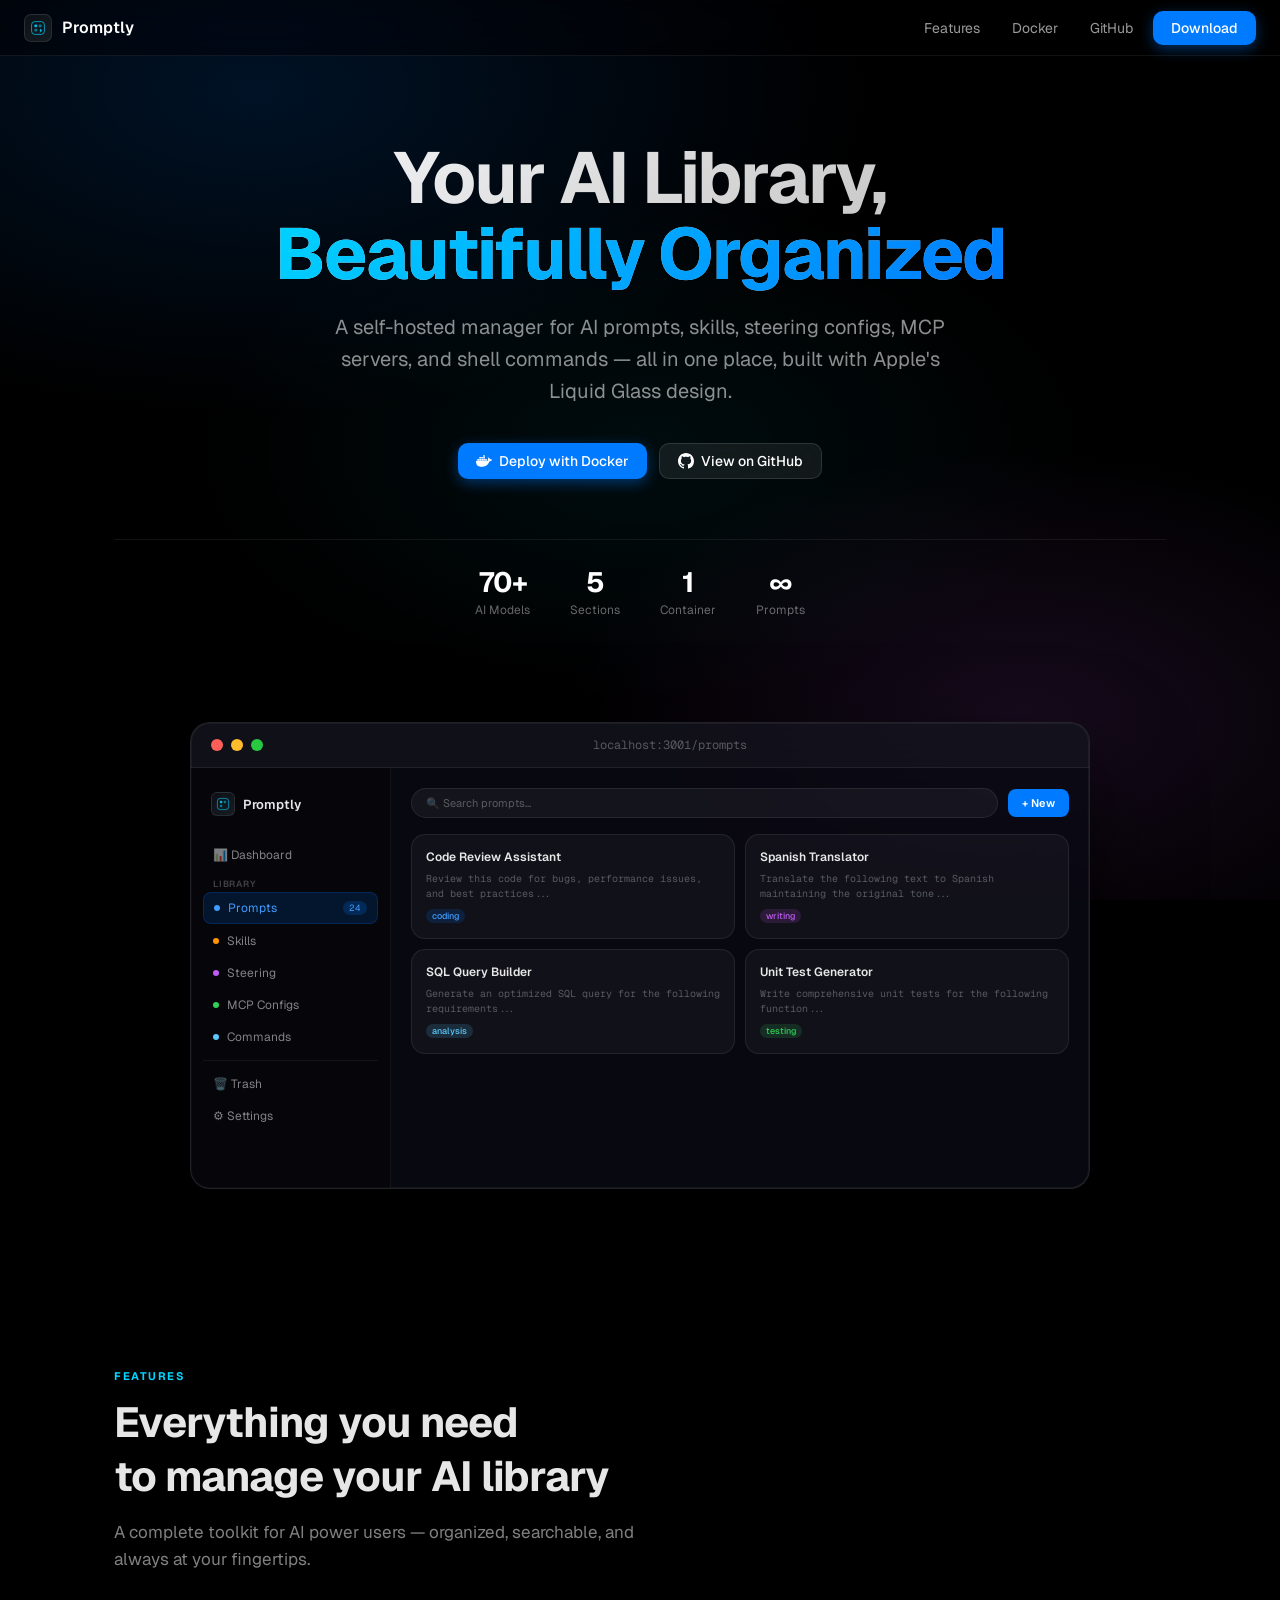
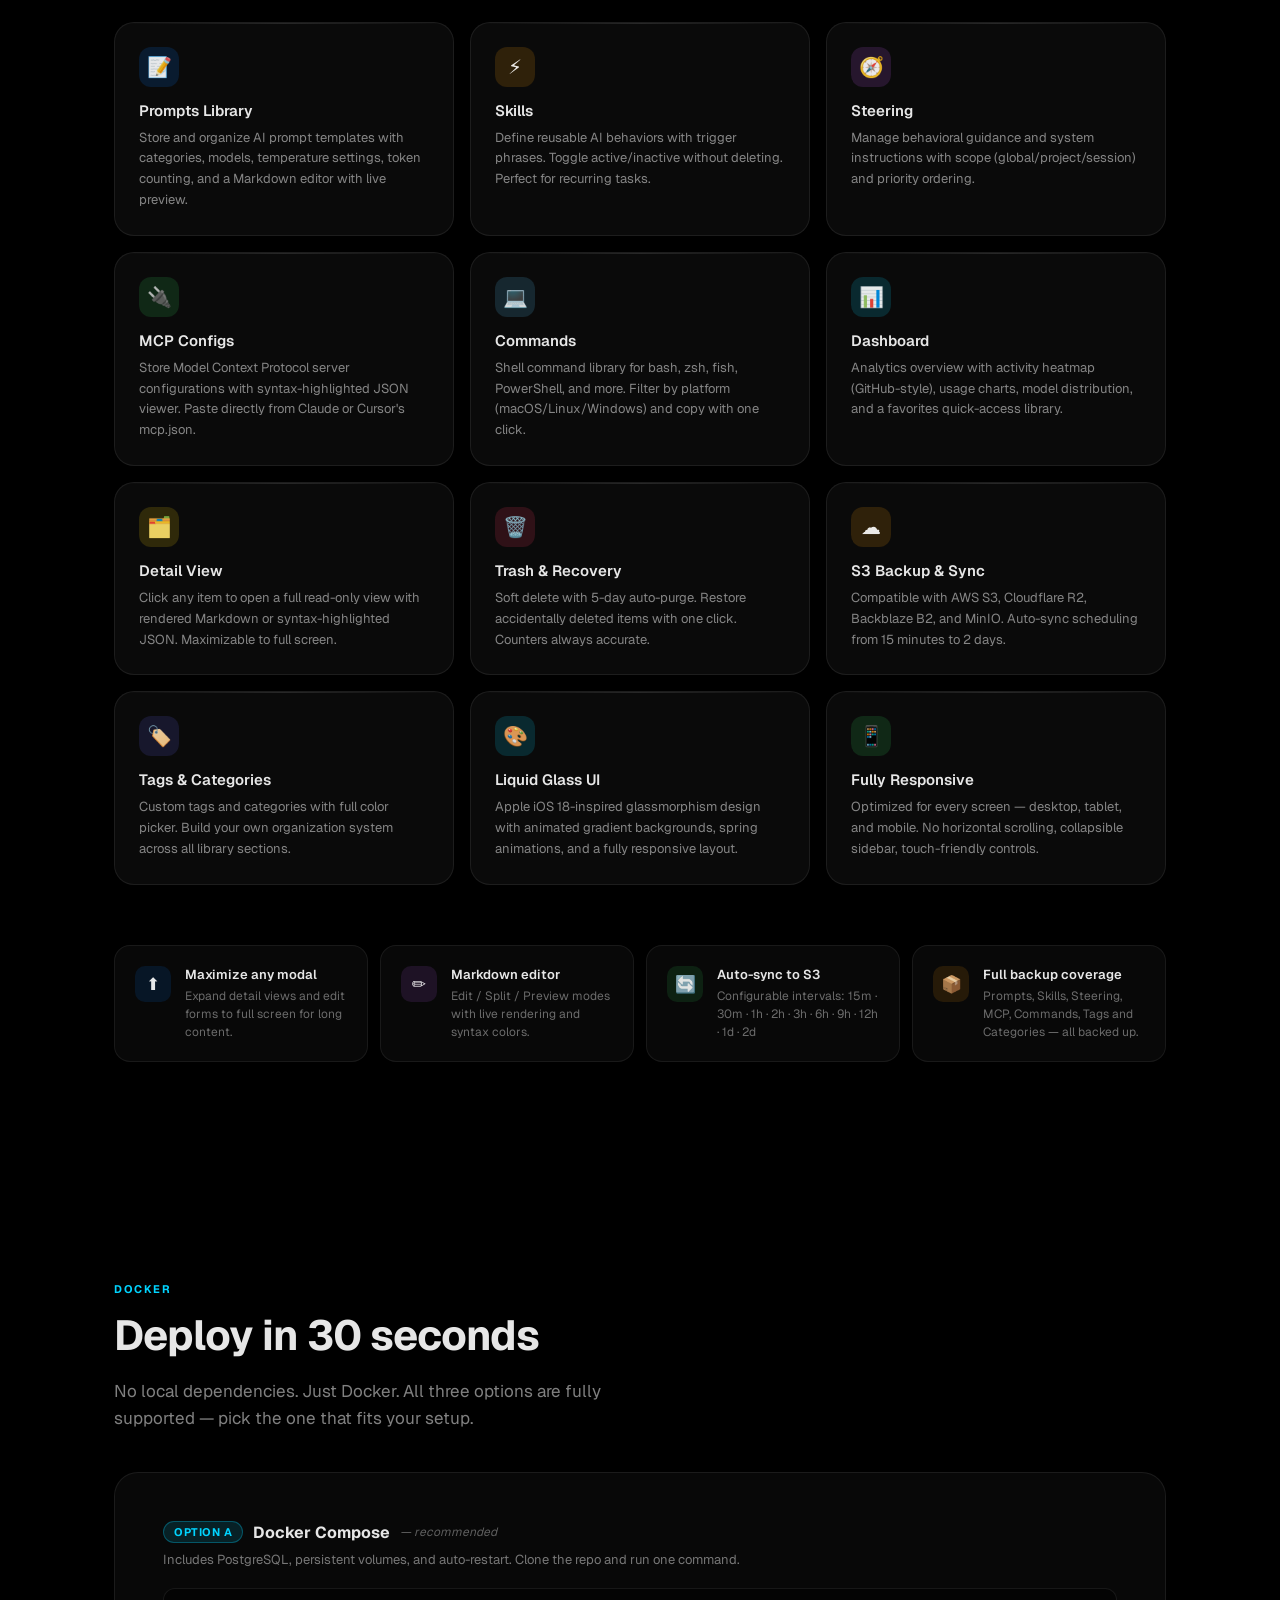
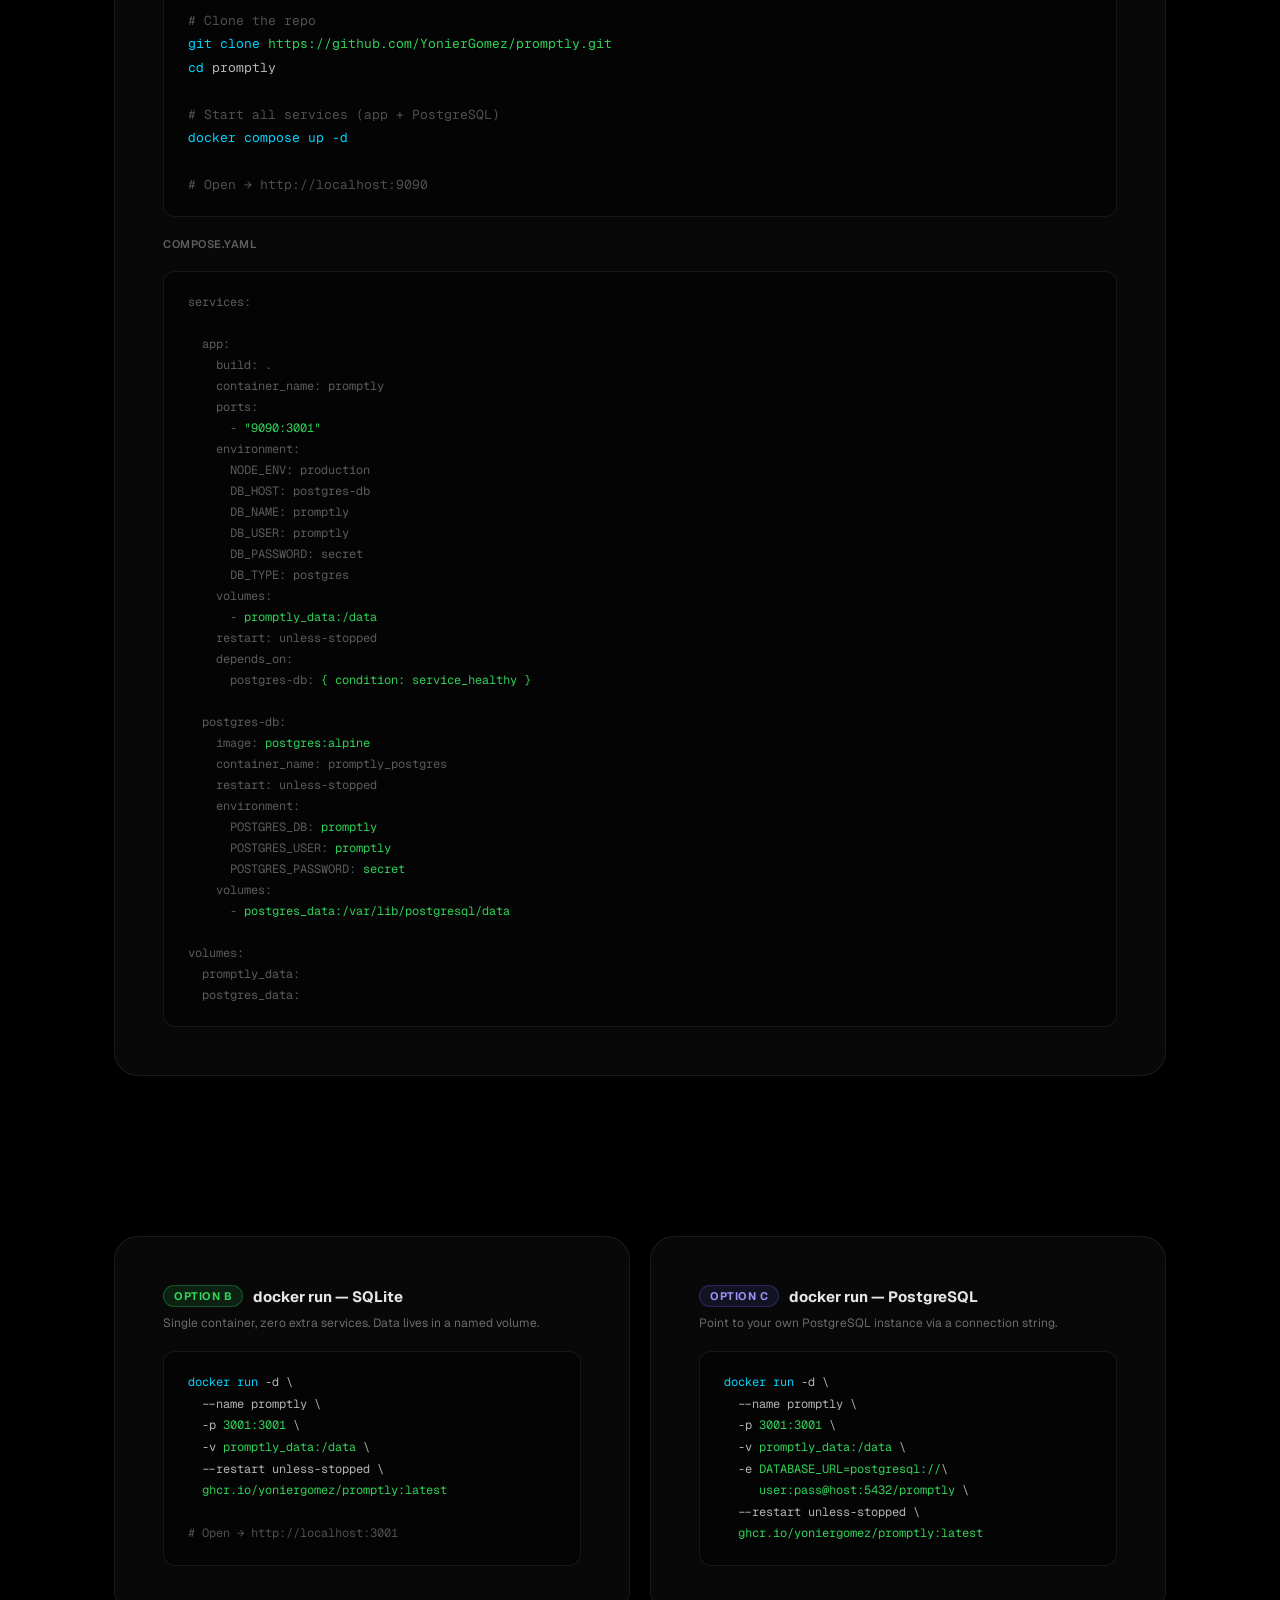
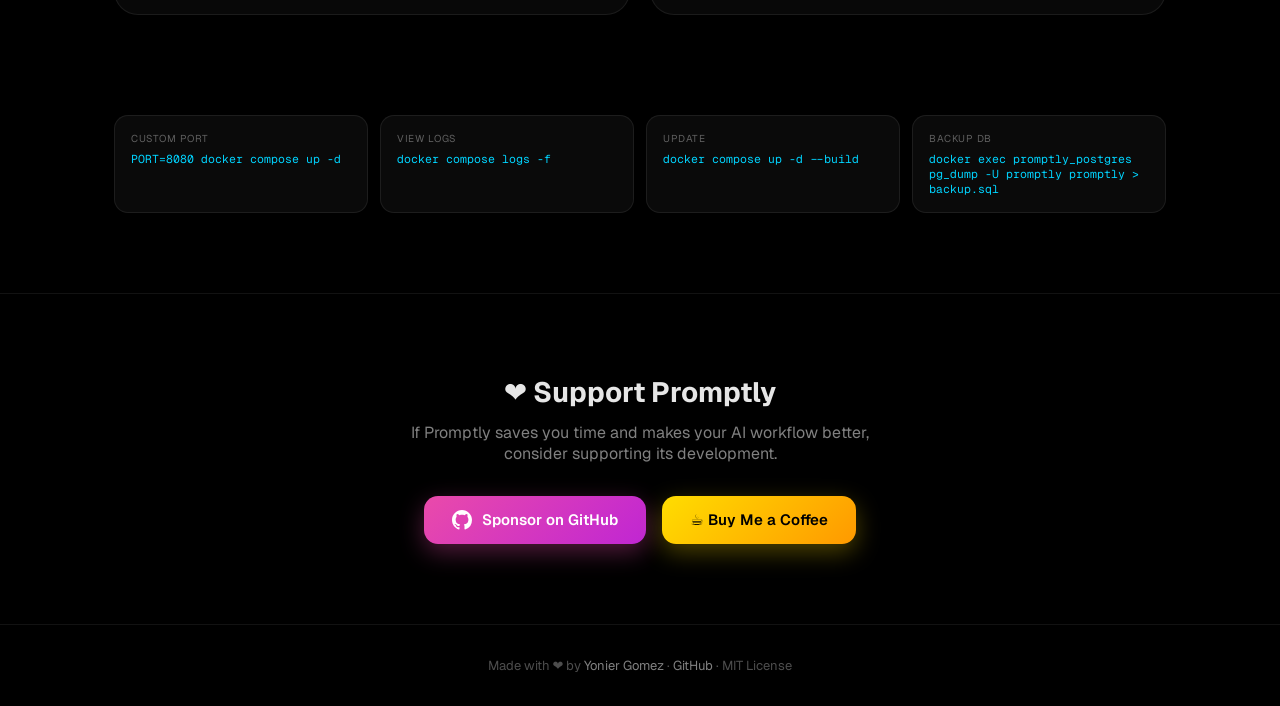
==== commit 3cbd30e7: "docs: remove hero badge from landing page Made-with: Cursor" ====
--- a/docs/index.html
+++ b/docs/index.html
@@ -407,7 +407,6 @@
 <!-- Hero -->
 <section class="hero">
   <div class="container">
-    <div class="hero-badge">✦ Open Source · Self-Hosted · Free</div>
     <h1>Your AI Library,<br /><span>Beautifully Organized</span></h1>
     <p>A self-hosted manager for AI prompts, skills, steering configs, MCP servers, and shell commands — all in one place, built with Apple's Liquid Glass design.</p>
     <div class="hero-actions">
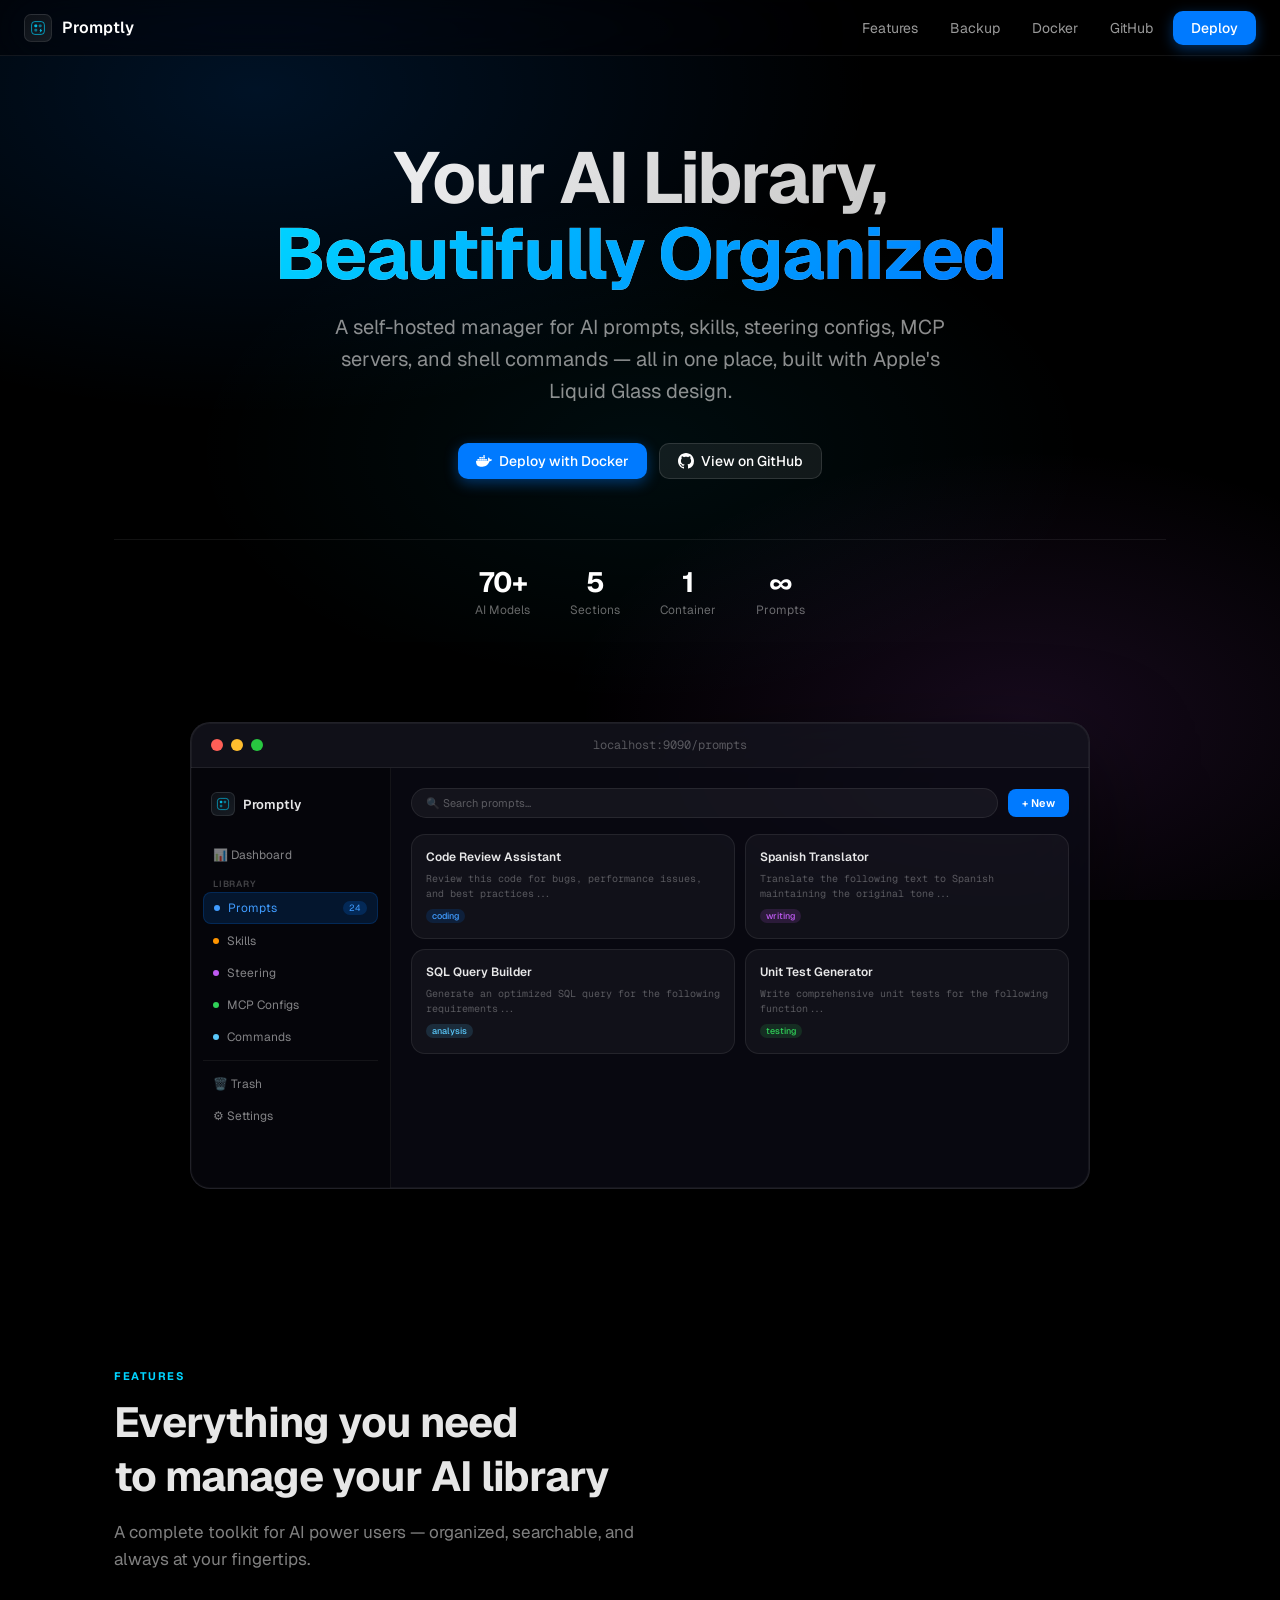
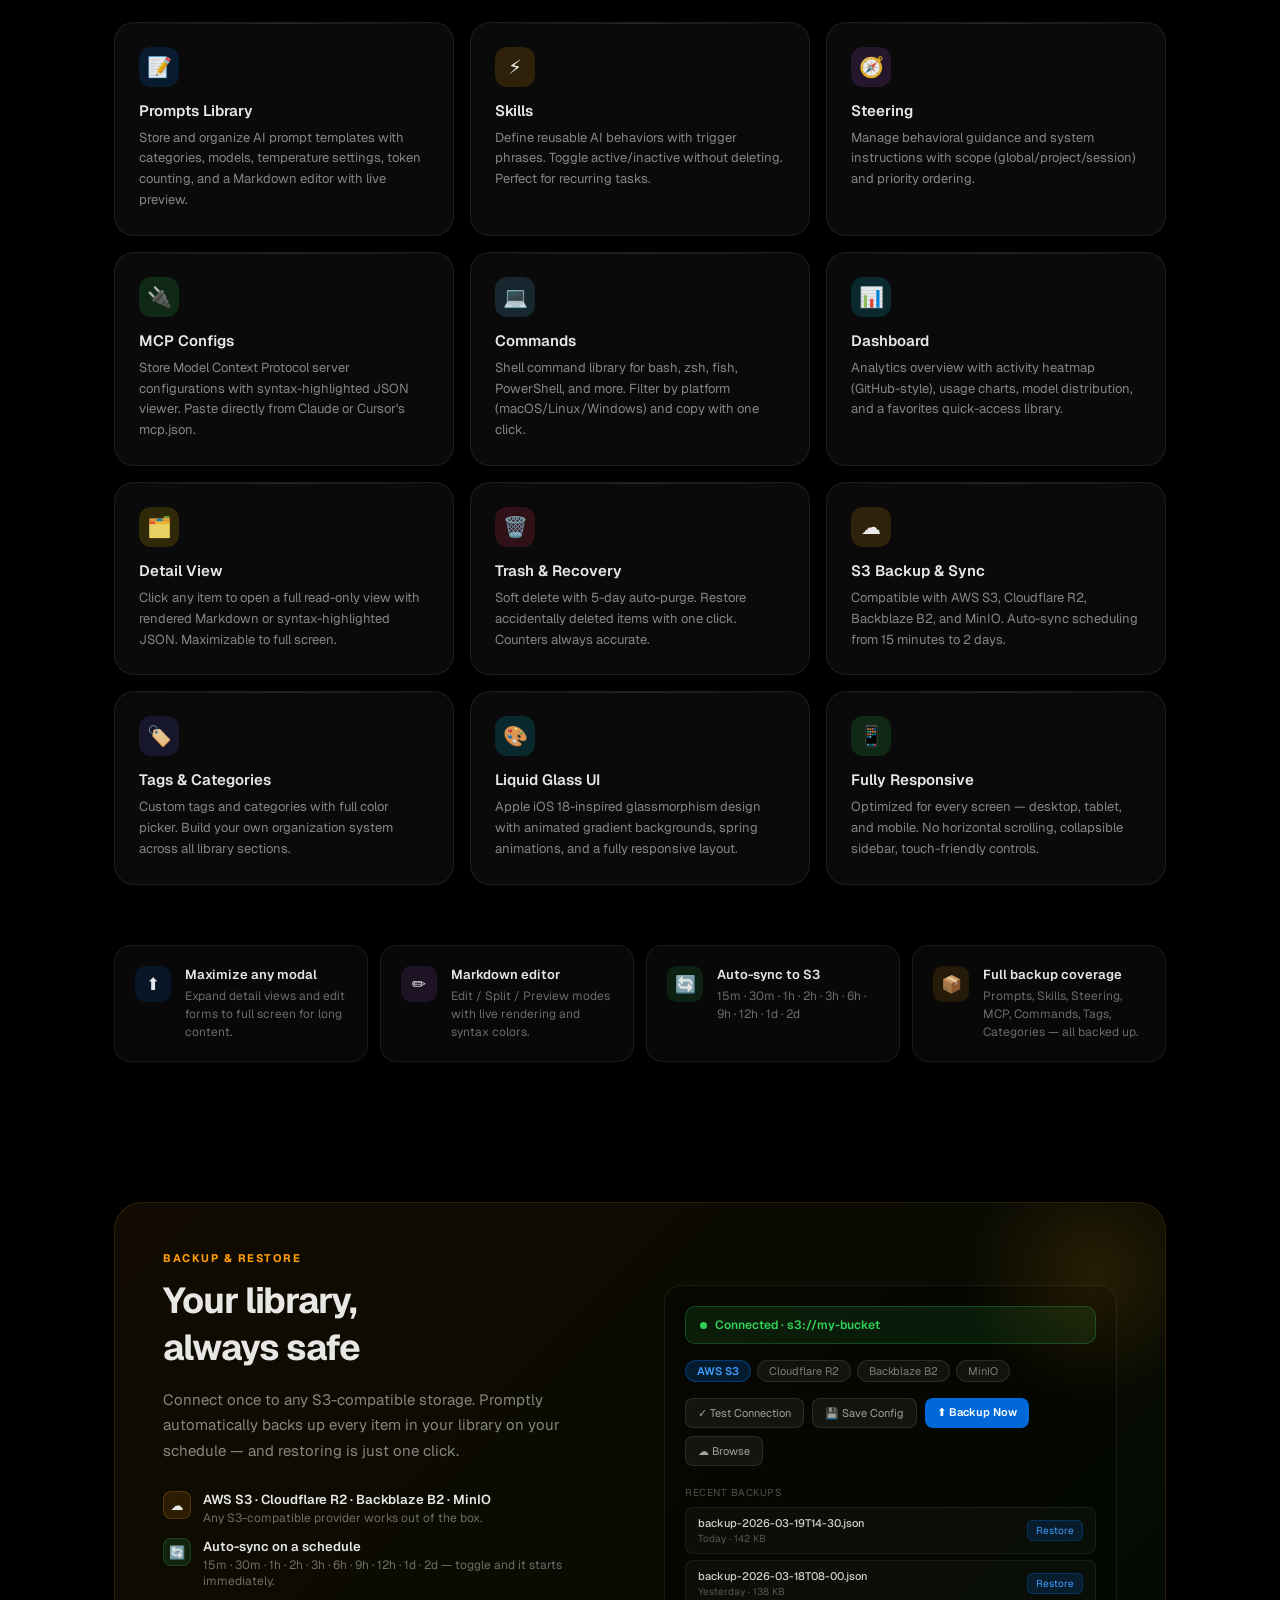
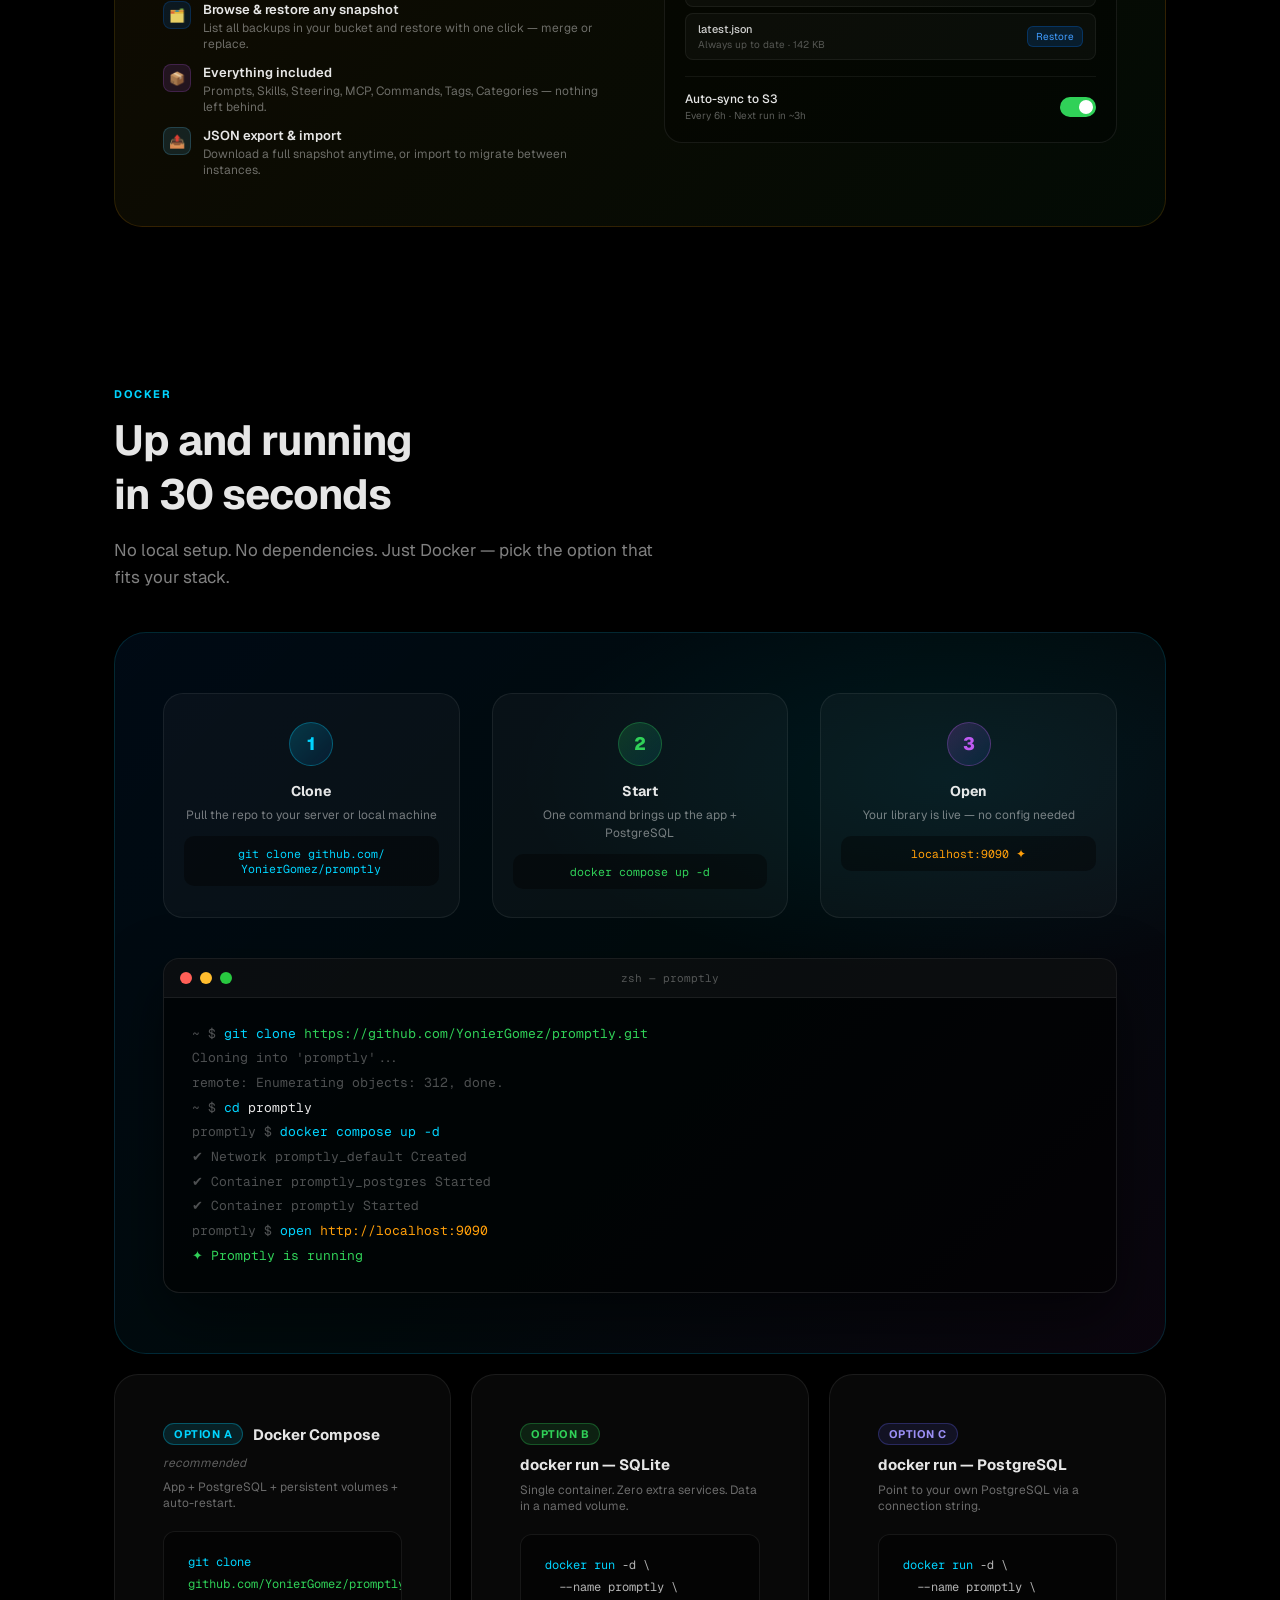
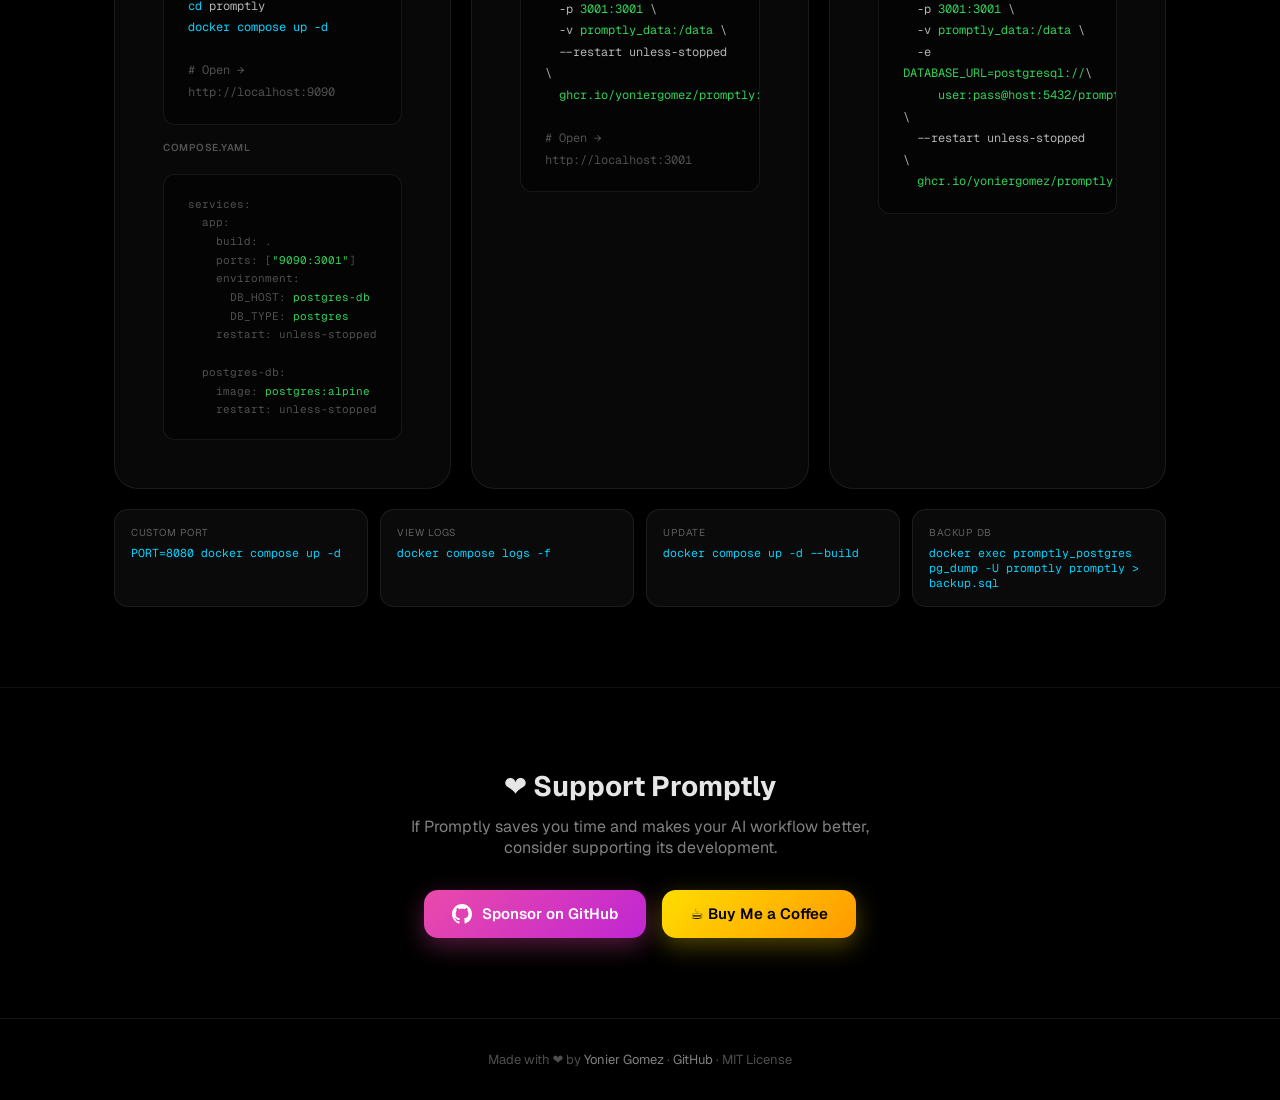
==== commit 1bebe61c: "docs: Apple-style animations, favicon, redesigned Docker deploy section Made-with: Cursor" ====
--- a/docs/index.html
+++ b/docs/index.html
@@ -4,10 +4,11 @@
   <meta charset="UTF-8" />
   <meta name="viewport" content="width=device-width, initial-scale=1.0" />
   <title>Promptly — AI Prompts Manager</title>
-  <meta name="description" content="A beautiful, self-hosted web app to manage your AI prompts, skills, steering configurations, MCP server setups, and shell commands. Built with Apple's Liquid Glass design." />
+  <meta name="description" content="A beautiful, self-hosted web app to manage your AI prompts, skills, steering configurations, MCP server setups, and shell commands." />
   <meta property="og:title" content="Promptly — AI Prompts Manager" />
-  <meta property="og:description" content="Self-hosted AI library manager with Liquid Glass design. Prompts, Skills, Steering, MCP Configs, Commands — all in one place." />
+  <meta property="og:description" content="Self-hosted AI library manager. Prompts, Skills, Steering, MCP Configs, Commands — all in one place." />
   <meta property="og:type" content="website" />
+  <link rel="icon" type="image/svg+xml" href="data:image/svg+xml,%3Csvg xmlns='http://www.w3.org/2000/svg' viewBox='0 0 32 32'%3E%3Crect width='32' height='32' rx='7' fill='%23000'/%3E%3Crect x='3' y='3' width='26' height='26' rx='5' stroke='%2300D4FF' stroke-width='1.5' stroke-opacity='0.8' fill='none'/%3E%3Crect x='8' y='8' width='6' height='6' rx='1.5' fill='%2300D4FF' fill-opacity='0.9'/%3E%3Crect x='18' y='8' width='6' height='6' rx='1.5' fill='%2300D4FF' fill-opacity='0.5'/%3E%3Crect x='8' y='18' width='6' height='6' rx='1.5' fill='%2300D4FF' fill-opacity='0.5'/%3E%3Cpath d='M21 18.5L19.5 22L22.5 21L21 24' stroke='%2300D4FF' stroke-width='1.8' stroke-linecap='round' stroke-linejoin='round' stroke-opacity='0.9'/%3E%3C/svg%3E" />
   <link rel="preconnect" href="https://fonts.googleapis.com" />
   <link href="https://fonts.googleapis.com/css2?family=Geist:wght@300;400;500;600;700&family=Geist+Mono:wght@400;500&display=swap" rel="stylesheet" />
   <style>
@@ -23,6 +24,8 @@
       --teal: #5AC8FA;
       --font: 'Geist', -apple-system, system-ui, sans-serif;
       --mono: 'Geist Mono', monospace;
+      --spring: cubic-bezier(0.34, 1.56, 0.64, 1);
+      --ease-out: cubic-bezier(0.22, 1, 0.36, 1);
     }
 
     html { scroll-behavior: smooth; }
@@ -49,23 +52,64 @@
       animation: bgPulse 12s ease-in-out infinite alternate;
     }
 
-    @keyframes bgPulse {
-      0% { opacity: 0.7; }
-      100% { opacity: 1; }
-    }
+    @keyframes bgPulse { 0% { opacity: 0.7; } 100% { opacity: 1; } }
 
     .container { max-width: 1100px; margin: 0 auto; padding: 0 24px; position: relative; z-index: 1; }
+
+    /* ── Scroll animations ── */
+    .reveal {
+      opacity: 0;
+      transform: translateY(32px);
+      transition: opacity 0.7s var(--ease-out), transform 0.7s var(--ease-out);
+    }
+    .reveal.visible { opacity: 1; transform: translateY(0); }
+
+    .reveal-blur {
+      opacity: 0;
+      filter: blur(8px);
+      transform: translateY(16px) scale(0.98);
+      transition: opacity 0.8s var(--ease-out), filter 0.8s var(--ease-out), transform 0.8s var(--ease-out);
+    }
+    .reveal-blur.visible { opacity: 1; filter: blur(0); transform: translateY(0) scale(1); }
+
+    .stagger > * {
+      opacity: 0;
+      transform: translateY(24px);
+      transition: opacity 0.6s var(--ease-out), transform 0.6s var(--ease-out);
+    }
+    .stagger.visible > *:nth-child(1) { opacity:1; transform:none; transition-delay: 0s; }
+    .stagger.visible > *:nth-child(2) { opacity:1; transform:none; transition-delay: 0.08s; }
+    .stagger.visible > *:nth-child(3) { opacity:1; transform:none; transition-delay: 0.16s; }
+    .stagger.visible > *:nth-child(4) { opacity:1; transform:none; transition-delay: 0.24s; }
+    .stagger.visible > *:nth-child(5) { opacity:1; transform:none; transition-delay: 0.32s; }
+    .stagger.visible > *:nth-child(6) { opacity:1; transform:none; transition-delay: 0.40s; }
+    .stagger.visible > *:nth-child(7) { opacity:1; transform:none; transition-delay: 0.48s; }
+    .stagger.visible > *:nth-child(8) { opacity:1; transform:none; transition-delay: 0.56s; }
+    .stagger.visible > *:nth-child(9) { opacity:1; transform:none; transition-delay: 0.64s; }
+    .stagger.visible > *:nth-child(10){ opacity:1; transform:none; transition-delay: 0.72s; }
+    .stagger.visible > *:nth-child(11){ opacity:1; transform:none; transition-delay: 0.80s; }
+    .stagger.visible > *:nth-child(12){ opacity:1; transform:none; transition-delay: 0.88s; }
+
+    .scale-in {
+      opacity: 0;
+      transform: scale(0.94);
+      transition: opacity 0.8s var(--ease-out), transform 0.8s var(--ease-out);
+    }
+    .scale-in.visible { opacity: 1; transform: scale(1); }
 
     /* ── Nav ── */
     nav {
       position: fixed; top: 0; left: 0; right: 0; z-index: 100;
       background: rgba(0,0,0,0.5);
       backdrop-filter: blur(30px) saturate(180%);
+      -webkit-backdrop-filter: blur(30px) saturate(180%);
       border-bottom: 1px solid rgba(255,255,255,0.07);
       padding: 0 24px;
       height: 56px;
       display: flex; align-items: center; justify-content: space-between;
-    }
+      transition: background 0.3s;
+    }
+    nav.scrolled { background: rgba(0,0,0,0.8); }
 
     .nav-logo { display: flex; align-items: center; gap: 10px; text-decoration: none; }
     .nav-logo-icon {
@@ -86,31 +130,16 @@
     .btn {
       display: inline-flex; align-items: center; gap: 7px;
       padding: 8px 18px; border-radius: 10px; font-size: 14px; font-weight: 500;
-      text-decoration: none; transition: all 0.2s; cursor: pointer; border: none;
+      text-decoration: none; transition: all 0.2s var(--spring); cursor: pointer; border: none;
       font-family: var(--font);
     }
-    .btn-primary {
-      background: var(--blue); color: white;
-      box-shadow: 0 4px 14px rgba(0,122,255,0.4);
-    }
-    .btn-primary:hover { background: #0A84FF; box-shadow: 0 6px 20px rgba(0,122,255,0.55); transform: translateY(-1px); }
-    .btn-glass {
-      background: rgba(255,255,255,0.07); color: white;
-      border: 1px solid rgba(255,255,255,0.12);
-      backdrop-filter: blur(20px);
-    }
-    .btn-glass:hover { background: rgba(255,255,255,0.12); }
+    .btn-primary { background: var(--blue); color: white; box-shadow: 0 4px 14px rgba(0,122,255,0.4); }
+    .btn-primary:hover { background: #0A84FF; box-shadow: 0 6px 20px rgba(0,122,255,0.55); transform: translateY(-2px) scale(1.02); }
+    .btn-glass { background: rgba(255,255,255,0.07); color: white; border: 1px solid rgba(255,255,255,0.12); backdrop-filter: blur(20px); }
+    .btn-glass:hover { background: rgba(255,255,255,0.12); transform: translateY(-1px); }
 
     /* ── Hero ── */
     .hero { padding: 140px 0 80px; text-align: center; }
-
-    .hero-badge {
-      display: inline-flex; align-items: center; gap: 6px;
-      background: rgba(0,212,255,0.1); border: 1px solid rgba(0,212,255,0.25);
-      color: var(--cyan); border-radius: 20px; padding: 4px 14px;
-      font-size: 12px; font-weight: 600; letter-spacing: 0.5px;
-      margin-bottom: 24px;
-    }
 
     .hero h1 {
       font-size: clamp(40px, 7vw, 72px);
@@ -122,6 +151,12 @@
       -webkit-background-clip: text;
       -webkit-text-fill-color: transparent;
       background-clip: text;
+      animation: heroIn 0.9s var(--ease-out) both;
+    }
+
+    @keyframes heroIn {
+      from { opacity: 0; transform: translateY(30px); filter: blur(6px); }
+      to   { opacity: 1; transform: translateY(0);    filter: blur(0); }
     }
 
     .hero h1 span {
@@ -137,14 +172,19 @@
       max-width: 620px;
       margin: 0 auto 36px;
       line-height: 1.6;
-    }
-
-    .hero-actions { display: flex; gap: 12px; justify-content: center; flex-wrap: wrap; margin-bottom: 60px; }
+      animation: heroIn 0.9s 0.15s var(--ease-out) both;
+    }
+
+    .hero-actions {
+      display: flex; gap: 12px; justify-content: center; flex-wrap: wrap; margin-bottom: 60px;
+      animation: heroIn 0.9s 0.25s var(--ease-out) both;
+    }
 
     .hero-stats {
       display: flex; gap: 40px; justify-content: center; flex-wrap: wrap;
       padding: 24px 0;
       border-top: 1px solid rgba(255,255,255,0.07);
+      animation: heroIn 0.9s 0.4s var(--ease-out) both;
     }
 
     .stat { text-align: center; }
@@ -153,10 +193,8 @@
 
     /* ── App Preview ── */
     .preview {
-      margin: 0 auto 100px;
-      max-width: 900px;
-      border-radius: 20px;
-      overflow: hidden;
+      margin: 0 auto 100px; max-width: 900px;
+      border-radius: 20px; overflow: hidden;
       border: 1px solid rgba(255,255,255,0.1);
       box-shadow: 0 40px 100px rgba(0,0,0,0.6), 0 0 0 1px rgba(255,255,255,0.05) inset;
       background: rgba(10,10,20,0.8);
@@ -175,146 +213,133 @@
     .dot-yellow { background: #FFBD2E; }
     .dot-green { background: #28C840; }
 
-    .preview-url {
-      flex: 1; text-align: center; font-size: 12px; color: rgba(255,255,255,0.3);
-      font-family: var(--mono);
-    }
-
-    .preview-content {
-      display: grid; grid-template-columns: 200px 1fr;
-      min-height: 420px;
-    }
-
-    .preview-sidebar {
-      background: rgba(0,0,0,0.4);
-      border-right: 1px solid rgba(255,255,255,0.06);
-      padding: 16px 12px;
-    }
-
-    .preview-logo {
-      display: flex; align-items: center; gap: 8px;
-      padding: 8px; margin-bottom: 16px;
-    }
-
-    .preview-logo-icon {
-      width: 24px; height: 24px; border-radius: 6px;
-      background: linear-gradient(145deg, #0D1117, #161B22);
-      border: 1px solid rgba(255,255,255,0.1);
-      display: flex; align-items: center; justify-content: center;
-    }
-
+    .preview-url { flex: 1; text-align: center; font-size: 12px; color: rgba(255,255,255,0.3); font-family: var(--mono); }
+
+    .preview-content { display: grid; grid-template-columns: 200px 1fr; min-height: 420px; }
+
+    .preview-sidebar { background: rgba(0,0,0,0.4); border-right: 1px solid rgba(255,255,255,0.06); padding: 16px 12px; }
+    .preview-logo { display: flex; align-items: center; gap: 8px; padding: 8px; margin-bottom: 16px; }
+    .preview-logo-icon { width: 24px; height: 24px; border-radius: 6px; background: linear-gradient(145deg, #0D1117, #161B22); border: 1px solid rgba(255,255,255,0.1); display: flex; align-items: center; justify-content: center; }
     .preview-logo-text { font-size: 13px; font-weight: 600; }
-
-    .preview-nav-item {
-      display: flex; align-items: center; gap: 8px;
-      padding: 7px 10px; border-radius: 8px; margin-bottom: 2px;
-      font-size: 12px; color: rgba(255,255,255,0.5);
-    }
-
-    .preview-nav-item.active {
-      background: rgba(0,122,255,0.15);
-      color: #409CFF;
-      border: 1px solid rgba(0,122,255,0.2);
-    }
-
+    .preview-nav-item { display: flex; align-items: center; gap: 8px; padding: 7px 10px; border-radius: 8px; margin-bottom: 2px; font-size: 12px; color: rgba(255,255,255,0.5); }
+    .preview-nav-item.active { background: rgba(0,122,255,0.15); color: #409CFF; border: 1px solid rgba(0,122,255,0.2); }
     .preview-nav-dot { width: 6px; height: 6px; border-radius: 50%; background: currentColor; flex-shrink: 0; }
-
     .preview-main { padding: 20px; }
-
     .preview-cards { display: grid; grid-template-columns: 1fr 1fr; gap: 10px; }
-
-    .preview-card {
-      background: rgba(255,255,255,0.04);
-      border: 1px solid rgba(255,255,255,0.08);
-      border-radius: 14px; padding: 14px;
-    }
-
+    .preview-card { background: rgba(255,255,255,0.04); border: 1px solid rgba(255,255,255,0.08); border-radius: 14px; padding: 14px; transition: transform 0.2s var(--spring), background 0.2s; }
+    .preview-card:hover { background: rgba(255,255,255,0.07); transform: translateY(-2px); }
     .preview-card-title { font-size: 12px; font-weight: 600; margin-bottom: 6px; }
-    .preview-card-text {
-      font-size: 10px; color: rgba(255,255,255,0.3);
-      font-family: var(--mono); line-height: 1.5;
-    }
-
-    .preview-card-badge {
-      display: inline-block; font-size: 9px; padding: 1px 6px;
-      border-radius: 10px; margin-top: 8px; font-weight: 500;
-    }
+    .preview-card-text { font-size: 10px; color: rgba(255,255,255,0.3); font-family: var(--mono); line-height: 1.5; }
+    .preview-card-badge { display: inline-block; font-size: 9px; padding: 1px 6px; border-radius: 10px; margin-top: 8px; font-weight: 500; }
+
+    /* ── Sections ── */
+    .section { padding: 80px 0; }
+    .section-label { font-size: 11px; font-weight: 700; letter-spacing: 1.5px; text-transform: uppercase; color: var(--cyan); margin-bottom: 12px; }
+    .section-title { font-size: clamp(28px, 4vw, 42px); font-weight: 700; letter-spacing: -1px; margin-bottom: 16px; }
+    .section-desc { font-size: 17px; color: rgba(255,255,255,0.5); max-width: 540px; line-height: 1.6; }
 
     /* ── Features ── */
-    .section { padding: 80px 0; }
-    .section-label {
-      font-size: 11px; font-weight: 700; letter-spacing: 1.5px;
-      text-transform: uppercase; color: var(--cyan); margin-bottom: 12px;
-    }
-    .section-title {
-      font-size: clamp(28px, 4vw, 42px); font-weight: 700;
-      letter-spacing: -1px; margin-bottom: 16px;
-    }
-    .section-desc { font-size: 17px; color: rgba(255,255,255,0.5); max-width: 540px; line-height: 1.6; }
-
-    .features-grid {
-      display: grid; grid-template-columns: repeat(auto-fit, minmax(280px, 1fr));
-      gap: 16px; margin-top: 48px;
-    }
+    .features-grid { display: grid; grid-template-columns: repeat(auto-fit, minmax(280px, 1fr)); gap: 16px; margin-top: 48px; }
 
     .feature-card {
       background: rgba(255,255,255,0.04);
       border: 1px solid rgba(255,255,255,0.08);
       border-radius: 20px; padding: 24px;
-      transition: all 0.2s;
+      transition: all 0.3s var(--spring);
       position: relative; overflow: hidden;
     }
-
-    .feature-card::before {
-      content: '';
-      position: absolute; top: 0; left: 0; right: 0; height: 1px;
-      background: linear-gradient(90deg, transparent, rgba(255,255,255,0.12), transparent);
-    }
-
-    .feature-card:hover {
-      background: rgba(255,255,255,0.07);
-      border-color: rgba(255,255,255,0.14);
-      transform: translateY(-2px);
-    }
-
-    .feature-icon {
-      width: 40px; height: 40px; border-radius: 12px;
-      display: flex; align-items: center; justify-content: center;
-      font-size: 20px; margin-bottom: 14px;
-    }
-
+    .feature-card::before { content: ''; position: absolute; top: 0; left: 0; right: 0; height: 1px; background: linear-gradient(90deg, transparent, rgba(255,255,255,0.12), transparent); }
+    .feature-card:hover { background: rgba(255,255,255,0.07); border-color: rgba(255,255,255,0.14); transform: translateY(-4px) scale(1.01); box-shadow: 0 20px 40px rgba(0,0,0,0.3); }
+    .feature-icon { width: 40px; height: 40px; border-radius: 12px; display: flex; align-items: center; justify-content: center; font-size: 20px; margin-bottom: 14px; }
     .feature-title { font-size: 15px; font-weight: 600; margin-bottom: 8px; }
     .feature-desc { font-size: 13px; color: rgba(255,255,255,0.5); line-height: 1.6; }
 
-    /* ── Highlights strip ── */
-    .highlights {
-      display: grid; grid-template-columns: repeat(auto-fit, minmax(220px, 1fr));
-      gap: 12px; margin: 60px 0;
-    }
-
-    .highlight-item {
+    /* ── Highlights ── */
+    .highlights { display: grid; grid-template-columns: repeat(auto-fit, minmax(220px, 1fr)); gap: 12px; margin: 60px 0; }
+    .highlight-item { background: rgba(255,255,255,0.03); border: 1px solid rgba(255,255,255,0.07); border-radius: 16px; padding: 20px; display: flex; align-items: flex-start; gap: 14px; transition: all 0.25s var(--spring); }
+    .highlight-item:hover { background: rgba(255,255,255,0.06); transform: translateY(-2px); }
+    .highlight-icon { width: 36px; height: 36px; border-radius: 10px; flex-shrink: 0; display: flex; align-items: center; justify-content: center; font-size: 17px; }
+    .highlight-title { font-size: 13px; font-weight: 600; margin-bottom: 4px; }
+    .highlight-desc { font-size: 12px; color: rgba(255,255,255,0.4); line-height: 1.5; }
+
+    /* ── Docker ── */
+    .docker-section { background: rgba(255,255,255,0.03); border: 1px solid rgba(255,255,255,0.08); border-radius: 24px; padding: 48px; margin: 80px 0; transition: border-color 0.2s; }
+    .docker-section:hover { border-color: rgba(255,255,255,0.14); }
+
+    /* ── Deploy steps ── */
+    .deploy-hero {
+      background: linear-gradient(135deg, rgba(0,122,255,0.08) 0%, rgba(0,212,255,0.05) 50%, rgba(191,90,242,0.06) 100%);
+      border: 1px solid rgba(0,212,255,0.15);
+      border-radius: 32px;
+      padding: 60px 48px;
+      margin-top: 40px;
+      position: relative;
+      overflow: hidden;
+    }
+    .deploy-hero::before {
+      content: '';
+      position: absolute; inset: 0;
+      background: radial-gradient(ellipse 60% 40% at 80% 20%, rgba(0,212,255,0.07) 0%, transparent 70%);
+      pointer-events: none;
+    }
+
+    .deploy-steps { display: grid; grid-template-columns: repeat(3, 1fr); gap: 32px; margin-bottom: 40px; }
+
+    .deploy-step {
+      text-align: center;
+      padding: 28px 20px;
       background: rgba(255,255,255,0.03);
       border: 1px solid rgba(255,255,255,0.07);
-      border-radius: 16px; padding: 20px;
-      display: flex; align-items: flex-start; gap: 14px;
-    }
-
-    .highlight-icon {
-      width: 36px; height: 36px; border-radius: 10px; flex-shrink: 0;
-      display: flex; align-items: center; justify-content: center; font-size: 17px;
-    }
-
-    .highlight-title { font-size: 13px; font-weight: 600; margin-bottom: 4px; }
-    .highlight-desc { font-size: 12px; color: rgba(255,255,255,0.4); line-height: 1.5; }
-
-    /* ── Docker section ── */
-    .docker-section {
-      background: rgba(255,255,255,0.03);
-      border: 1px solid rgba(255,255,255,0.08);
-      border-radius: 24px; padding: 48px;
-      margin: 80px 0;
-    }
-
+      border-radius: 20px;
+      transition: all 0.3s var(--spring);
+      position: relative;
+    }
+    .deploy-step:hover { background: rgba(255,255,255,0.06); transform: translateY(-4px); box-shadow: 0 16px 40px rgba(0,0,0,0.3); }
+
+    .deploy-step-number {
+      width: 44px; height: 44px;
+      border-radius: 50%;
+      display: flex; align-items: center; justify-content: center;
+      font-size: 18px; font-weight: 800;
+      margin: 0 auto 16px;
+      position: relative;
+    }
+
+    .deploy-step-connector {
+      position: absolute;
+      top: 50%; right: -17px;
+      width: 34px; height: 1px;
+      background: linear-gradient(90deg, rgba(255,255,255,0.2), rgba(255,255,255,0.05));
+      display: none;
+    }
+
+    .deploy-step-title { font-size: 14px; font-weight: 700; margin-bottom: 6px; }
+    .deploy-step-desc { font-size: 12px; color: rgba(255,255,255,0.45); line-height: 1.5; }
+
+    .deploy-terminal {
+      background: rgba(0,0,0,0.6);
+      border: 1px solid rgba(255,255,255,0.1);
+      border-radius: 16px;
+      overflow: hidden;
+      box-shadow: 0 24px 60px rgba(0,0,0,0.5);
+    }
+    .terminal-bar {
+      background: rgba(255,255,255,0.04);
+      border-bottom: 1px solid rgba(255,255,255,0.07);
+      padding: 12px 16px;
+      display: flex; align-items: center; gap: 8px;
+    }
+    .terminal-title { flex: 1; text-align: center; font-size: 11px; color: rgba(255,255,255,0.3); font-family: var(--mono); }
+    .terminal-body { padding: 24px 28px; font-family: var(--mono); font-size: 13px; line-height: 1.9; }
+    .t-comment { color: rgba(255,255,255,0.28); }
+    .t-prompt { color: rgba(255,255,255,0.3); user-select: none; }
+    .t-cmd { color: var(--cyan); }
+    .t-arg { color: var(--green); }
+    .t-url { color: #FF9F0A; }
+    .t-success { color: #30D158; }
+    .t-line { display: flex; gap: 8px; align-items: baseline; }
+
+    /* ── Code block ── */
     .code-block {
       background: rgba(0,0,0,0.5);
       border: 1px solid rgba(255,255,255,0.08);
@@ -323,67 +348,52 @@
       color: rgba(255,255,255,0.7); line-height: 1.8;
       margin-top: 20px; overflow-x: auto;
     }
-
     .code-block .comment { color: rgba(255,255,255,0.3); }
     .code-block .cmd { color: var(--cyan); }
     .code-block .arg { color: var(--green); }
 
+    /* ── Option cards ── */
+    .option-pill {
+      display: inline-flex; align-items: center; gap: 6px;
+      font-size: 11px; font-weight: 700; padding: 3px 10px;
+      border-radius: 20px; letter-spacing: 0.5px;
+      flex-shrink: 0;
+    }
+
     /* ── Sponsor ── */
-    .sponsor-section {
-      text-align: center; padding: 80px 0;
-      border-top: 1px solid rgba(255,255,255,0.07);
-    }
-
+    .sponsor-section { text-align: center; padding: 80px 0; border-top: 1px solid rgba(255,255,255,0.07); }
     .sponsor-title { font-size: 28px; font-weight: 700; margin-bottom: 12px; }
     .sponsor-desc { font-size: 16px; color: rgba(255,255,255,0.5); margin-bottom: 32px; }
-
     .sponsor-buttons { display: flex; gap: 16px; justify-content: center; flex-wrap: wrap; }
-
-    .sponsor-btn {
-      display: inline-flex; align-items: center; gap: 10px;
-      padding: 14px 28px; border-radius: 14px; font-size: 15px; font-weight: 600;
-      text-decoration: none; transition: all 0.2s;
-    }
-
-    .sponsor-github {
-      background: linear-gradient(135deg, #ea4aaa, #c026d3);
-      color: white;
-      box-shadow: 0 8px 24px rgba(234,74,170,0.35);
-    }
-    .sponsor-github:hover { transform: translateY(-2px); box-shadow: 0 12px 32px rgba(234,74,170,0.5); }
-
-    .sponsor-coffee {
-      background: linear-gradient(135deg, #FFDD00, #FF9900);
-      color: #000;
-      box-shadow: 0 8px 24px rgba(255,221,0,0.3);
-    }
-    .sponsor-coffee:hover { transform: translateY(-2px); box-shadow: 0 12px 32px rgba(255,221,0,0.45); }
+    .sponsor-btn { display: inline-flex; align-items: center; gap: 10px; padding: 14px 28px; border-radius: 14px; font-size: 15px; font-weight: 600; text-decoration: none; transition: all 0.25s var(--spring); }
+    .sponsor-github { background: linear-gradient(135deg, #ea4aaa, #c026d3); color: white; box-shadow: 0 8px 24px rgba(234,74,170,0.35); }
+    .sponsor-github:hover { transform: translateY(-3px) scale(1.02); box-shadow: 0 14px 36px rgba(234,74,170,0.5); }
+    .sponsor-coffee { background: linear-gradient(135deg, #FFDD00, #FF9900); color: #000; box-shadow: 0 8px 24px rgba(255,221,0,0.3); }
+    .sponsor-coffee:hover { transform: translateY(-3px) scale(1.02); box-shadow: 0 14px 36px rgba(255,221,0,0.45); }
 
     /* ── Footer ── */
-    footer {
-      border-top: 1px solid rgba(255,255,255,0.07);
-      padding: 32px 0;
-      text-align: center;
-      color: rgba(255,255,255,0.3);
-      font-size: 13px;
-    }
-
-    footer a { color: rgba(255,255,255,0.5); text-decoration: none; }
+    footer { border-top: 1px solid rgba(255,255,255,0.07); padding: 32px 0; text-align: center; color: rgba(255,255,255,0.3); font-size: 13px; }
+    footer a { color: rgba(255,255,255,0.5); text-decoration: none; transition: color 0.15s; }
     footer a:hover { color: white; }
 
+    @media (max-width: 900px) {
+      .deploy-steps { grid-template-columns: 1fr; gap: 16px; }
+      .deploy-hero { padding: 36px 24px; }
+    }
     @media (max-width: 768px) {
       .preview-content { grid-template-columns: 1fr; }
       .preview-sidebar { display: none; }
       .docker-section { padding: 28px; }
       .hero { padding: 100px 0 60px; }
       .nav-link { display: none; }
+      .backup-grid { grid-template-columns: 1fr !important; }
     }
   </style>
 </head>
 <body>
 
 <!-- Nav -->
-<nav>
+<nav id="nav">
   <a href="#" class="nav-logo">
     <div class="nav-logo-icon">
       <svg width="16" height="16" viewBox="0 0 20 20" fill="none">
@@ -398,9 +408,10 @@
   </a>
   <div class="nav-links">
     <a href="#features" class="nav-link">Features</a>
+    <a href="#backup" class="nav-link">Backup</a>
     <a href="#docker" class="nav-link">Docker</a>
     <a href="https://github.com/YonierGomez/promptly" class="nav-link" target="_blank">GitHub</a>
-    <a href="https://github.com/YonierGomez/promptly/releases" class="btn btn-primary" target="_blank">Download</a>
+    <a href="#docker" class="btn btn-primary">Deploy</a>
   </div>
 </nav>
 
@@ -419,7 +430,6 @@
         View on GitHub
       </a>
     </div>
-
     <div class="hero-stats">
       <div class="stat"><div class="stat-value">70+</div><div class="stat-label">AI Models</div></div>
       <div class="stat"><div class="stat-value">5</div><div class="stat-label">Sections</div></div>
@@ -431,12 +441,12 @@
 
 <!-- App Preview -->
 <div class="container">
-  <div class="preview">
+  <div class="preview scale-in">
     <div class="preview-bar">
       <div class="dot dot-red"></div>
       <div class="dot dot-yellow"></div>
       <div class="dot dot-green"></div>
-      <div class="preview-url">localhost:3001/prompts</div>
+      <div class="preview-url">localhost:9090/prompts</div>
     </div>
     <div class="preview-content">
       <div class="preview-sidebar">
@@ -468,26 +478,10 @@
           <div style="background:#007AFF;color:white;border-radius:8px;padding:7px 14px;font-size:11px;font-weight:600;">+ New</div>
         </div>
         <div class="preview-cards">
-          <div class="preview-card">
-            <div class="preview-card-title">Code Review Assistant</div>
-            <div class="preview-card-text">Review this code for bugs, performance issues, and best practices...</div>
-            <div class="preview-card-badge" style="background:rgba(0,122,255,0.15);color:#409CFF;">coding</div>
-          </div>
-          <div class="preview-card">
-            <div class="preview-card-title">Spanish Translator</div>
-            <div class="preview-card-text">Translate the following text to Spanish maintaining the original tone...</div>
-            <div class="preview-card-badge" style="background:rgba(191,90,242,0.15);color:#BF5AF2;">writing</div>
-          </div>
-          <div class="preview-card">
-            <div class="preview-card-title">SQL Query Builder</div>
-            <div class="preview-card-text">Generate an optimized SQL query for the following requirements...</div>
-            <div class="preview-card-badge" style="background:rgba(90,200,250,0.15);color:#5AC8FA;">analysis</div>
-          </div>
-          <div class="preview-card">
-            <div class="preview-card-title">Unit Test Generator</div>
-            <div class="preview-card-text">Write comprehensive unit tests for the following function...</div>
-            <div class="preview-card-badge" style="background:rgba(48,209,88,0.15);color:#30D158;">testing</div>
-          </div>
+          <div class="preview-card"><div class="preview-card-title">Code Review Assistant</div><div class="preview-card-text">Review this code for bugs, performance issues, and best practices...</div><div class="preview-card-badge" style="background:rgba(0,122,255,0.15);color:#409CFF;">coding</div></div>
+          <div class="preview-card"><div class="preview-card-title">Spanish Translator</div><div class="preview-card-text">Translate the following text to Spanish maintaining the original tone...</div><div class="preview-card-badge" style="background:rgba(191,90,242,0.15);color:#BF5AF2;">writing</div></div>
+          <div class="preview-card"><div class="preview-card-title">SQL Query Builder</div><div class="preview-card-text">Generate an optimized SQL query for the following requirements...</div><div class="preview-card-badge" style="background:rgba(90,200,250,0.15);color:#5AC8FA;">analysis</div></div>
+          <div class="preview-card"><div class="preview-card-title">Unit Test Generator</div><div class="preview-card-text">Write comprehensive unit tests for the following function...</div><div class="preview-card-badge" style="background:rgba(48,209,88,0.15);color:#30D158;">testing</div></div>
         </div>
       </div>
     </div>
@@ -497,101 +491,76 @@
 <!-- Features -->
 <section class="section" id="features">
   <div class="container">
-    <div class="section-label">Features</div>
-    <div class="section-title">Everything you need<br />to manage your AI library</div>
-    <div class="section-desc">A complete toolkit for AI power users — organized, searchable, and always at your fingertips.</div>
-
-    <div class="features-grid">
-      <div class="feature-card">
-        <div class="feature-icon" style="background:rgba(0,122,255,0.15);">📝</div>
-        <div class="feature-title">Prompts Library</div>
-        <div class="feature-desc">Store and organize AI prompt templates with categories, models, temperature settings, token counting, and a Markdown editor with live preview.</div>
-      </div>
-      <div class="feature-card">
-        <div class="feature-icon" style="background:rgba(255,159,10,0.15);">⚡</div>
-        <div class="feature-title">Skills</div>
-        <div class="feature-desc">Define reusable AI behaviors with trigger phrases. Toggle active/inactive without deleting. Perfect for recurring tasks.</div>
-      </div>
-      <div class="feature-card">
-        <div class="feature-icon" style="background:rgba(191,90,242,0.15);">🧭</div>
-        <div class="feature-title">Steering</div>
-        <div class="feature-desc">Manage behavioral guidance and system instructions with scope (global/project/session) and priority ordering.</div>
-      </div>
-      <div class="feature-card">
-        <div class="feature-icon" style="background:rgba(48,209,88,0.15);">🔌</div>
-        <div class="feature-title">MCP Configs</div>
-        <div class="feature-desc">Store Model Context Protocol server configurations with syntax-highlighted JSON viewer. Paste directly from Claude or Cursor's mcp.json.</div>
-      </div>
-      <div class="feature-card">
-        <div class="feature-icon" style="background:rgba(90,200,250,0.15);">💻</div>
-        <div class="feature-title">Commands</div>
-        <div class="feature-desc">Shell command library for bash, zsh, fish, PowerShell, and more. Filter by platform (macOS/Linux/Windows) and copy with one click.</div>
-      </div>
-      <div class="feature-card">
-        <div class="feature-icon" style="background:rgba(0,212,255,0.15);">📊</div>
-        <div class="feature-title">Dashboard</div>
-        <div class="feature-desc">Analytics overview with activity heatmap (GitHub-style), usage charts, model distribution, and a favorites quick-access library.</div>
-      </div>
-      <div class="feature-card">
-        <div class="feature-icon" style="background:rgba(255,214,10,0.15);">🗂️</div>
-        <div class="feature-title">Detail View</div>
-        <div class="feature-desc">Click any item to open a full read-only view with rendered Markdown or syntax-highlighted JSON. Maximizable to full screen.</div>
-      </div>
-      <div class="feature-card">
-        <div class="feature-icon" style="background:rgba(255,55,95,0.15);">🗑️</div>
-        <div class="feature-title">Trash & Recovery</div>
-        <div class="feature-desc">Soft delete with 5-day auto-purge. Restore accidentally deleted items with one click. Counters always accurate.</div>
-      </div>
-      <div class="feature-card">
-        <div class="feature-icon" style="background:rgba(255,159,10,0.15);">☁️</div>
-        <div class="feature-title">S3 Backup & Sync</div>
-        <div class="feature-desc">Compatible with AWS S3, Cloudflare R2, Backblaze B2, and MinIO. Auto-sync scheduling from 15 minutes to 2 days.</div>
-      </div>
-      <div class="feature-card">
-        <div class="feature-icon" style="background:rgba(94,92,230,0.15);">🏷️</div>
-        <div class="feature-title">Tags & Categories</div>
-        <div class="feature-desc">Custom tags and categories with full color picker. Build your own organization system across all library sections.</div>
-      </div>
-      <div class="feature-card">
-        <div class="feature-icon" style="background:rgba(0,212,255,0.15);">🎨</div>
-        <div class="feature-title">Liquid Glass UI</div>
-        <div class="feature-desc">Apple iOS 18-inspired glassmorphism design with animated gradient backgrounds, spring animations, and a fully responsive layout.</div>
-      </div>
-      <div class="feature-card">
-        <div class="feature-icon" style="background:rgba(48,209,88,0.15);">📱</div>
-        <div class="feature-title">Fully Responsive</div>
-        <div class="feature-desc">Optimized for every screen — desktop, tablet, and mobile. No horizontal scrolling, collapsible sidebar, touch-friendly controls.</div>
-      </div>
-    </div>
-
-    <!-- Highlights strip -->
-    <div class="highlights">
-      <div class="highlight-item">
-        <div class="highlight-icon" style="background:rgba(0,122,255,0.12);">⬆️</div>
+    <div class="reveal">
+      <div class="section-label">Features</div>
+      <div class="section-title">Everything you need<br />to manage your AI library</div>
+      <div class="section-desc">A complete toolkit for AI power users — organized, searchable, and always at your fingertips.</div>
+    </div>
+    <div class="features-grid stagger" style="margin-top:48px;">
+      <div class="feature-card"><div class="feature-icon" style="background:rgba(0,122,255,0.15);">📝</div><div class="feature-title">Prompts Library</div><div class="feature-desc">Store and organize AI prompt templates with categories, models, temperature settings, token counting, and a Markdown editor with live preview.</div></div>
+      <div class="feature-card"><div class="feature-icon" style="background:rgba(255,159,10,0.15);">⚡</div><div class="feature-title">Skills</div><div class="feature-desc">Define reusable AI behaviors with trigger phrases. Toggle active/inactive without deleting. Perfect for recurring tasks.</div></div>
+      <div class="feature-card"><div class="feature-icon" style="background:rgba(191,90,242,0.15);">🧭</div><div class="feature-title">Steering</div><div class="feature-desc">Manage behavioral guidance and system instructions with scope (global/project/session) and priority ordering.</div></div>
+      <div class="feature-card"><div class="feature-icon" style="background:rgba(48,209,88,0.15);">🔌</div><div class="feature-title">MCP Configs</div><div class="feature-desc">Store Model Context Protocol server configurations with syntax-highlighted JSON viewer. Paste directly from Claude or Cursor's mcp.json.</div></div>
+      <div class="feature-card"><div class="feature-icon" style="background:rgba(90,200,250,0.15);">💻</div><div class="feature-title">Commands</div><div class="feature-desc">Shell command library for bash, zsh, fish, PowerShell, and more. Filter by platform (macOS/Linux/Windows) and copy with one click.</div></div>
+      <div class="feature-card"><div class="feature-icon" style="background:rgba(0,212,255,0.15);">📊</div><div class="feature-title">Dashboard</div><div class="feature-desc">Analytics overview with activity heatmap (GitHub-style), usage charts, model distribution, and a favorites quick-access library.</div></div>
+      <div class="feature-card"><div class="feature-icon" style="background:rgba(255,214,10,0.15);">🗂️</div><div class="feature-title">Detail View</div><div class="feature-desc">Click any item to open a full read-only view with rendered Markdown or syntax-highlighted JSON. Maximizable to full screen.</div></div>
+      <div class="feature-card"><div class="feature-icon" style="background:rgba(255,55,95,0.15);">🗑️</div><div class="feature-title">Trash & Recovery</div><div class="feature-desc">Soft delete with 5-day auto-purge. Restore accidentally deleted items with one click. Counters always accurate.</div></div>
+      <div class="feature-card"><div class="feature-icon" style="background:rgba(255,159,10,0.15);">☁️</div><div class="feature-title">S3 Backup & Sync</div><div class="feature-desc">Compatible with AWS S3, Cloudflare R2, Backblaze B2, and MinIO. Auto-sync scheduling from 15 minutes to 2 days.</div></div>
+      <div class="feature-card"><div class="feature-icon" style="background:rgba(94,92,230,0.15);">🏷️</div><div class="feature-title">Tags & Categories</div><div class="feature-desc">Custom tags and categories with full color picker. Build your own organization system across all library sections.</div></div>
+      <div class="feature-card"><div class="feature-icon" style="background:rgba(0,212,255,0.15);">🎨</div><div class="feature-title">Liquid Glass UI</div><div class="feature-desc">Apple iOS 18-inspired glassmorphism design with animated gradient backgrounds, spring animations, and a fully responsive layout.</div></div>
+      <div class="feature-card"><div class="feature-icon" style="background:rgba(48,209,88,0.15);">📱</div><div class="feature-title">Fully Responsive</div><div class="feature-desc">Optimized for every screen — desktop, tablet, and mobile. No horizontal scrolling, collapsible sidebar, touch-friendly controls.</div></div>
+    </div>
+    <div class="highlights stagger" style="margin-top:60px;">
+      <div class="highlight-item"><div class="highlight-icon" style="background:rgba(0,122,255,0.12);">⬆️</div><div><div class="highlight-title">Maximize any modal</div><div class="highlight-desc">Expand detail views and edit forms to full screen for long content.</div></div></div>
+      <div class="highlight-item"><div class="highlight-icon" style="background:rgba(191,90,242,0.12);">✏️</div><div><div class="highlight-title">Markdown editor</div><div class="highlight-desc">Edit / Split / Preview modes with live rendering and syntax colors.</div></div></div>
+      <div class="highlight-item"><div class="highlight-icon" style="background:rgba(48,209,88,0.12);">🔄</div><div><div class="highlight-title">Auto-sync to S3</div><div class="highlight-desc">15m · 30m · 1h · 2h · 3h · 6h · 9h · 12h · 1d · 2d</div></div></div>
+      <div class="highlight-item"><div class="highlight-icon" style="background:rgba(255,159,10,0.12);">📦</div><div><div class="highlight-title">Full backup coverage</div><div class="highlight-desc">Prompts, Skills, Steering, MCP, Commands, Tags, Categories — all backed up.</div></div></div>
+    </div>
+  </div>
+</section>
+
+<!-- Backup & Restore -->
+<section class="section" id="backup" style="padding-top:0;">
+  <div class="container">
+    <div style="background:linear-gradient(135deg,rgba(255,159,10,0.07) 0%,rgba(48,209,88,0.05) 100%);border:1px solid rgba(255,159,10,0.15);border-radius:28px;padding:48px;position:relative;overflow:hidden;" class="reveal">
+      <div style="position:absolute;top:-60px;right:-60px;width:260px;height:260px;border-radius:50%;background:radial-gradient(circle,rgba(255,159,10,0.12) 0%,transparent 70%);pointer-events:none;"></div>
+      <div class="backup-grid" style="display:grid;grid-template-columns:1fr 1fr;gap:48px;align-items:center;">
         <div>
-          <div class="highlight-title">Maximize any modal</div>
-          <div class="highlight-desc">Expand detail views and edit forms to full screen for long content.</div>
-        </div>
-      </div>
-      <div class="highlight-item">
-        <div class="highlight-icon" style="background:rgba(191,90,242,0.12);">✏️</div>
-        <div>
-          <div class="highlight-title">Markdown editor</div>
-          <div class="highlight-desc">Edit / Split / Preview modes with live rendering and syntax colors.</div>
-        </div>
-      </div>
-      <div class="highlight-item">
-        <div class="highlight-icon" style="background:rgba(48,209,88,0.12);">🔄</div>
-        <div>
-          <div class="highlight-title">Auto-sync to S3</div>
-          <div class="highlight-desc">Configurable intervals: 15m · 30m · 1h · 2h · 3h · 6h · 9h · 12h · 1d · 2d</div>
-        </div>
-      </div>
-      <div class="highlight-item">
-        <div class="highlight-icon" style="background:rgba(255,159,10,0.12);">📦</div>
-        <div>
-          <div class="highlight-title">Full backup coverage</div>
-          <div class="highlight-desc">Prompts, Skills, Steering, MCP, Commands, Tags and Categories — all backed up.</div>
+          <div class="section-label" style="color:var(--orange);">Backup & Restore</div>
+          <div class="section-title" style="font-size:clamp(24px,3.5vw,36px);">Your library,<br/>always safe</div>
+          <div style="font-size:15px;color:rgba(255,255,255,0.5);line-height:1.7;margin-top:12px;margin-bottom:28px;">Connect once to any S3-compatible storage. Promptly automatically backs up every item in your library on your schedule — and restoring is just one click.</div>
+          <div style="display:flex;flex-direction:column;gap:12px;">
+            <div style="display:flex;align-items:flex-start;gap:12px;"><div style="width:28px;height:28px;border-radius:8px;background:rgba(255,159,10,0.12);border:1px solid rgba(255,159,10,0.2);display:flex;align-items:center;justify-content:center;flex-shrink:0;font-size:13px;">☁️</div><div><div style="font-size:13px;font-weight:600;margin-bottom:2px;">AWS S3 · Cloudflare R2 · Backblaze B2 · MinIO</div><div style="font-size:12px;color:rgba(255,255,255,0.4);">Any S3-compatible provider works out of the box.</div></div></div>
+            <div style="display:flex;align-items:flex-start;gap:12px;"><div style="width:28px;height:28px;border-radius:8px;background:rgba(48,209,88,0.12);border:1px solid rgba(48,209,88,0.2);display:flex;align-items:center;justify-content:center;flex-shrink:0;font-size:13px;">🔄</div><div><div style="font-size:13px;font-weight:600;margin-bottom:2px;">Auto-sync on a schedule</div><div style="font-size:12px;color:rgba(255,255,255,0.4);">15m · 30m · 1h · 2h · 3h · 6h · 9h · 12h · 1d · 2d — toggle and it starts immediately.</div></div></div>
+            <div style="display:flex;align-items:flex-start;gap:12px;"><div style="width:28px;height:28px;border-radius:8px;background:rgba(0,122,255,0.12);border:1px solid rgba(0,122,255,0.2);display:flex;align-items:center;justify-content:center;flex-shrink:0;font-size:13px;">🗂️</div><div><div style="font-size:13px;font-weight:600;margin-bottom:2px;">Browse &amp; restore any snapshot</div><div style="font-size:12px;color:rgba(255,255,255,0.4);">List all backups in your bucket and restore with one click — merge or replace.</div></div></div>
+            <div style="display:flex;align-items:flex-start;gap:12px;"><div style="width:28px;height:28px;border-radius:8px;background:rgba(191,90,242,0.12);border:1px solid rgba(191,90,242,0.2);display:flex;align-items:center;justify-content:center;flex-shrink:0;font-size:13px;">📦</div><div><div style="font-size:13px;font-weight:600;margin-bottom:2px;">Everything included</div><div style="font-size:12px;color:rgba(255,255,255,0.4);">Prompts, Skills, Steering, MCP, Commands, Tags, Categories — nothing left behind.</div></div></div>
+            <div style="display:flex;align-items:flex-start;gap:12px;"><div style="width:28px;height:28px;border-radius:8px;background:rgba(90,200,250,0.12);border:1px solid rgba(90,200,250,0.2);display:flex;align-items:center;justify-content:center;flex-shrink:0;font-size:13px;">📤</div><div><div style="font-size:13px;font-weight:600;margin-bottom:2px;">JSON export &amp; import</div><div style="font-size:12px;color:rgba(255,255,255,0.4);">Download a full snapshot anytime, or import to migrate between instances.</div></div></div>
+          </div>
+        </div>
+        <div style="background:rgba(0,0,0,0.35);border:1px solid rgba(255,255,255,0.08);border-radius:18px;padding:20px;font-size:12px;">
+          <div style="background:rgba(48,209,88,0.1);border:1px solid rgba(48,209,88,0.25);border-radius:10px;padding:10px 14px;display:flex;align-items:center;gap:8px;margin-bottom:16px;"><div style="width:7px;height:7px;border-radius:50%;background:#30D158;flex-shrink:0;"></div><span style="color:#30D158;font-weight:600;">Connected · s3://my-bucket</span></div>
+          <div style="display:flex;gap:6px;flex-wrap:wrap;margin-bottom:16px;">
+            <span style="background:rgba(0,122,255,0.18);border:1px solid rgba(0,122,255,0.35);color:#409CFF;border-radius:20px;padding:3px 11px;font-size:11px;font-weight:600;">AWS S3</span>
+            <span style="background:rgba(255,255,255,0.05);border:1px solid rgba(255,255,255,0.1);color:rgba(255,255,255,0.45);border-radius:20px;padding:3px 11px;font-size:11px;">Cloudflare R2</span>
+            <span style="background:rgba(255,255,255,0.05);border:1px solid rgba(255,255,255,0.1);color:rgba(255,255,255,0.45);border-radius:20px;padding:3px 11px;font-size:11px;">Backblaze B2</span>
+            <span style="background:rgba(255,255,255,0.05);border:1px solid rgba(255,255,255,0.1);color:rgba(255,255,255,0.45);border-radius:20px;padding:3px 11px;font-size:11px;">MinIO</span>
+          </div>
+          <div style="display:flex;gap:8px;margin-bottom:20px;flex-wrap:wrap;">
+            <div style="background:rgba(255,255,255,0.06);border:1px solid rgba(255,255,255,0.1);border-radius:8px;padding:7px 12px;font-size:11px;color:rgba(255,255,255,0.6);">✓ Test Connection</div>
+            <div style="background:rgba(255,255,255,0.06);border:1px solid rgba(255,255,255,0.1);border-radius:8px;padding:7px 12px;font-size:11px;color:rgba(255,255,255,0.6);">💾 Save Config</div>
+            <div style="background:rgba(0,122,255,0.85);border-radius:8px;padding:7px 12px;font-size:11px;color:white;font-weight:600;">⬆ Backup Now</div>
+            <div style="background:rgba(255,255,255,0.06);border:1px solid rgba(255,255,255,0.1);border-radius:8px;padding:7px 12px;font-size:11px;color:rgba(255,255,255,0.6);">☁ Browse</div>
+          </div>
+          <div style="font-size:10px;color:rgba(255,255,255,0.3);margin-bottom:8px;text-transform:uppercase;letter-spacing:0.5px;">Recent backups</div>
+          <div style="display:flex;flex-direction:column;gap:6px;">
+            <div style="display:flex;justify-content:space-between;align-items:center;background:rgba(255,255,255,0.03);border:1px solid rgba(255,255,255,0.06);border-radius:8px;padding:8px 12px;"><div><div style="font-size:11px;font-weight:500;color:rgba(255,255,255,0.8);">backup-2026-03-19T14-30.json</div><div style="font-size:10px;color:rgba(255,255,255,0.3);margin-top:2px;">Today · 142 KB</div></div><div style="font-size:10px;background:rgba(0,122,255,0.15);color:#409CFF;border:1px solid rgba(0,122,255,0.25);border-radius:6px;padding:3px 8px;">Restore</div></div>
+            <div style="display:flex;justify-content:space-between;align-items:center;background:rgba(255,255,255,0.03);border:1px solid rgba(255,255,255,0.06);border-radius:8px;padding:8px 12px;"><div><div style="font-size:11px;font-weight:500;color:rgba(255,255,255,0.8);">backup-2026-03-18T08-00.json</div><div style="font-size:10px;color:rgba(255,255,255,0.3);margin-top:2px;">Yesterday · 138 KB</div></div><div style="font-size:10px;background:rgba(0,122,255,0.15);color:#409CFF;border:1px solid rgba(0,122,255,0.25);border-radius:6px;padding:3px 8px;">Restore</div></div>
+            <div style="display:flex;justify-content:space-between;align-items:center;background:rgba(255,255,255,0.03);border:1px solid rgba(255,255,255,0.06);border-radius:8px;padding:8px 12px;"><div><div style="font-size:11px;font-weight:500;color:rgba(255,255,255,0.8);">latest.json</div><div style="font-size:10px;color:rgba(255,255,255,0.3);margin-top:2px;">Always up to date · 142 KB</div></div><div style="font-size:10px;background:rgba(0,122,255,0.15);color:#409CFF;border:1px solid rgba(0,122,255,0.25);border-radius:6px;padding:3px 8px;">Restore</div></div>
+          </div>
+          <div style="margin-top:16px;padding-top:14px;border-top:1px solid rgba(255,255,255,0.06);display:flex;align-items:center;justify-content:space-between;">
+            <div><div style="font-size:12px;font-weight:500;">Auto-sync to S3</div><div style="font-size:10px;color:rgba(255,255,255,0.35);margin-top:2px;">Every 6h · Next run in ~3h</div></div>
+            <div style="width:36px;height:20px;border-radius:10px;background:#30D158;display:flex;align-items:center;padding:0 3px;justify-content:flex-end;"><div style="width:14px;height:14px;border-radius:50%;background:white;"></div></div>
+          </div>
         </div>
       </div>
     </div>
@@ -601,79 +570,104 @@
 <!-- Docker -->
 <section class="section" id="docker">
   <div class="container">
-    <div class="section-label">Docker</div>
-    <div class="section-title">Deploy in 30 seconds</div>
-    <div class="section-desc">No local dependencies. Just Docker. All three options are fully supported — pick the one that fits your setup.</div>
-
-    <!-- Option A: Docker Compose -->
-    <div class="docker-section" style="margin-top:40px;">
-      <div style="display:flex;align-items:center;gap:10px;margin-bottom:8px;flex-wrap:wrap;">
-        <span style="background:rgba(0,212,255,0.12);border:1px solid rgba(0,212,255,0.3);color:var(--cyan);font-size:11px;font-weight:700;padding:3px 10px;border-radius:20px;letter-spacing:0.5px;flex-shrink:0;">OPTION A</span>
-        <span style="font-size:16px;font-weight:700;">Docker Compose</span>
-        <span style="font-size:12px;color:rgba(255,255,255,0.35);font-style:italic;">— recommended</span>
-      </div>
-      <div style="font-size:13px;color:rgba(255,255,255,0.45);margin-bottom:16px;">Includes PostgreSQL, persistent volumes, and auto-restart. Clone the repo and run one command.</div>
-
-      <div class="code-block">
-        <span class="comment"># Clone the repo</span><br/>
-        <span class="cmd">git clone</span> <span class="arg">https://github.com/YonierGomez/promptly.git</span><br/>
-        <span class="cmd">cd</span> promptly<br/><br/>
-        <span class="comment"># Start all services (app + PostgreSQL)</span><br/>
-        <span class="cmd">docker compose up -d</span><br/><br/>
-        <span class="comment"># Open → http://localhost:9090</span>
-      </div>
-
-      <div style="margin-top:20px;">
-        <div style="font-size:11px;font-weight:600;color:rgba(255,255,255,0.35);letter-spacing:0.5px;text-transform:uppercase;margin-bottom:10px;">compose.yaml</div>
-        <div class="code-block" style="font-size:12px;line-height:1.75;">
-<span style="color:rgba(255,255,255,0.35);">services:</span><br/>
-<br/>
-<span style="color:rgba(255,255,255,0.35);">&nbsp;&nbsp;app:</span><br/>
-<span style="color:rgba(255,255,255,0.35);">&nbsp;&nbsp;&nbsp;&nbsp;build: .</span><br/>
-<span style="color:rgba(255,255,255,0.35);">&nbsp;&nbsp;&nbsp;&nbsp;container_name: promptly</span><br/>
-<span style="color:rgba(255,255,255,0.35);">&nbsp;&nbsp;&nbsp;&nbsp;ports:</span><br/>
-<span style="color:rgba(255,255,255,0.35);">&nbsp;&nbsp;&nbsp;&nbsp;&nbsp;&nbsp;- </span><span class="arg">"9090:3001"</span><br/>
-<span style="color:rgba(255,255,255,0.35);">&nbsp;&nbsp;&nbsp;&nbsp;environment:</span><br/>
-<span style="color:rgba(255,255,255,0.35);">&nbsp;&nbsp;&nbsp;&nbsp;&nbsp;&nbsp;NODE_ENV: production</span><br/>
-<span style="color:rgba(255,255,255,0.35);">&nbsp;&nbsp;&nbsp;&nbsp;&nbsp;&nbsp;DB_HOST: postgres-db</span><br/>
-<span style="color:rgba(255,255,255,0.35);">&nbsp;&nbsp;&nbsp;&nbsp;&nbsp;&nbsp;DB_NAME: promptly</span><br/>
-<span style="color:rgba(255,255,255,0.35);">&nbsp;&nbsp;&nbsp;&nbsp;&nbsp;&nbsp;DB_USER: promptly</span><br/>
-<span style="color:rgba(255,255,255,0.35);">&nbsp;&nbsp;&nbsp;&nbsp;&nbsp;&nbsp;DB_PASSWORD: secret</span><br/>
-<span style="color:rgba(255,255,255,0.35);">&nbsp;&nbsp;&nbsp;&nbsp;&nbsp;&nbsp;DB_TYPE: postgres</span><br/>
-<span style="color:rgba(255,255,255,0.35);">&nbsp;&nbsp;&nbsp;&nbsp;volumes:</span><br/>
-<span style="color:rgba(255,255,255,0.35);">&nbsp;&nbsp;&nbsp;&nbsp;&nbsp;&nbsp;- </span><span class="arg">promptly_data:/data</span><br/>
-<span style="color:rgba(255,255,255,0.35);">&nbsp;&nbsp;&nbsp;&nbsp;restart: unless-stopped</span><br/>
-<span style="color:rgba(255,255,255,0.35);">&nbsp;&nbsp;&nbsp;&nbsp;depends_on:</span><br/>
-<span style="color:rgba(255,255,255,0.35);">&nbsp;&nbsp;&nbsp;&nbsp;&nbsp;&nbsp;postgres-db: </span><span class="arg">{ condition: service_healthy }</span><br/>
-<br/>
-<span style="color:rgba(255,255,255,0.35);">&nbsp;&nbsp;postgres-db:</span><br/>
-<span style="color:rgba(255,255,255,0.35);">&nbsp;&nbsp;&nbsp;&nbsp;image: </span><span class="arg">postgres:alpine</span><br/>
-<span style="color:rgba(255,255,255,0.35);">&nbsp;&nbsp;&nbsp;&nbsp;container_name: promptly_postgres</span><br/>
-<span style="color:rgba(255,255,255,0.35);">&nbsp;&nbsp;&nbsp;&nbsp;restart: unless-stopped</span><br/>
-<span style="color:rgba(255,255,255,0.35);">&nbsp;&nbsp;&nbsp;&nbsp;environment:</span><br/>
-<span style="color:rgba(255,255,255,0.35);">&nbsp;&nbsp;&nbsp;&nbsp;&nbsp;&nbsp;POSTGRES_DB: </span><span class="arg">promptly</span><br/>
-<span style="color:rgba(255,255,255,0.35);">&nbsp;&nbsp;&nbsp;&nbsp;&nbsp;&nbsp;POSTGRES_USER: </span><span class="arg">promptly</span><br/>
-<span style="color:rgba(255,255,255,0.35);">&nbsp;&nbsp;&nbsp;&nbsp;&nbsp;&nbsp;POSTGRES_PASSWORD: </span><span class="arg">secret</span><br/>
-<span style="color:rgba(255,255,255,0.35);">&nbsp;&nbsp;&nbsp;&nbsp;volumes:</span><br/>
-<span style="color:rgba(255,255,255,0.35);">&nbsp;&nbsp;&nbsp;&nbsp;&nbsp;&nbsp;- </span><span class="arg">postgres_data:/var/lib/postgresql/data</span><br/>
-<br/>
-<span style="color:rgba(255,255,255,0.35);">volumes:</span><br/>
-<span style="color:rgba(255,255,255,0.35);">&nbsp;&nbsp;promptly_data:</span><br/>
-<span style="color:rgba(255,255,255,0.35);">&nbsp;&nbsp;postgres_data:</span>
-        </div>
-      </div>
-    </div>
-
-    <!-- Option B + C side by side -->
+    <div class="reveal">
+      <div class="section-label">Docker</div>
+      <div class="section-title">Up and running<br/>in 30 seconds</div>
+      <div class="section-desc">No local setup. No dependencies. Just Docker — pick the option that fits your stack.</div>
+    </div>
+
+    <!-- Big deploy hero with steps + terminal -->
+    <div class="deploy-hero reveal">
+      <div class="deploy-steps stagger">
+
+        <div class="deploy-step">
+          <div class="deploy-step-number" style="background:linear-gradient(135deg,rgba(0,212,255,0.2),rgba(0,122,255,0.1));border:1px solid rgba(0,212,255,0.3);color:var(--cyan);">1</div>
+          <div class="deploy-step-title">Clone</div>
+          <div class="deploy-step-desc">Pull the repo to your server or local machine</div>
+          <div style="margin-top:12px;background:rgba(0,0,0,0.4);border-radius:10px;padding:10px 14px;font-family:var(--mono);font-size:11.5px;color:var(--cyan);">git clone github.com/<br/>YonierGomez/promptly</div>
+        </div>
+
+        <div class="deploy-step">
+          <div class="deploy-step-number" style="background:linear-gradient(135deg,rgba(48,209,88,0.2),rgba(0,212,255,0.1));border:1px solid rgba(48,209,88,0.3);color:var(--green);">2</div>
+          <div class="deploy-step-title">Start</div>
+          <div class="deploy-step-desc">One command brings up the app + PostgreSQL</div>
+          <div style="margin-top:12px;background:rgba(0,0,0,0.4);border-radius:10px;padding:10px 14px;font-family:var(--mono);font-size:11.5px;color:var(--green);">docker compose up -d</div>
+        </div>
+
+        <div class="deploy-step">
+          <div class="deploy-step-number" style="background:linear-gradient(135deg,rgba(191,90,242,0.2),rgba(0,122,255,0.1));border:1px solid rgba(191,90,242,0.3);color:var(--purple);">3</div>
+          <div class="deploy-step-title">Open</div>
+          <div class="deploy-step-desc">Your library is live — no config needed</div>
+          <div style="margin-top:12px;background:rgba(0,0,0,0.4);border-radius:10px;padding:10px 14px;font-family:var(--mono);font-size:11.5px;color:#FF9F0A;">localhost:9090 ✦</div>
+        </div>
+
+      </div>
+
+      <!-- Terminal -->
+      <div class="deploy-terminal reveal-blur">
+        <div class="terminal-bar">
+          <div class="dot dot-red"></div>
+          <div class="dot dot-yellow"></div>
+          <div class="dot dot-green"></div>
+          <div class="terminal-title">zsh — promptly</div>
+        </div>
+        <div class="terminal-body">
+          <div class="t-line"><span class="t-prompt">~</span><span class="t-prompt">$</span><span class="t-cmd">git clone</span><span class="t-arg">https://github.com/YonierGomez/promptly.git</span></div>
+          <div class="t-line" style="color:rgba(255,255,255,0.3);">Cloning into 'promptly'...</div>
+          <div class="t-line" style="color:rgba(255,255,255,0.3);">remote: Enumerating objects: 312, done.</div>
+          <div class="t-line"><span class="t-prompt">~</span><span class="t-prompt">$</span><span class="t-cmd">cd</span><span>promptly</span></div>
+          <div class="t-line"><span class="t-prompt">promptly</span><span class="t-prompt">$</span><span class="t-cmd">docker compose up -d</span></div>
+          <div class="t-line" style="color:rgba(255,255,255,0.3);"> ✔ Network promptly_default    Created</div>
+          <div class="t-line" style="color:rgba(255,255,255,0.3);"> ✔ Container promptly_postgres  Started</div>
+          <div class="t-line" style="color:rgba(255,255,255,0.3);"> ✔ Container promptly           Started</div>
+          <div class="t-line"><span class="t-prompt">promptly</span><span class="t-prompt">$</span><span class="t-cmd">open</span><span class="t-url">http://localhost:9090</span></div>
+          <div class="t-line"><span class="t-success">✦ Promptly is running</span></div>
+        </div>
+      </div>
+    </div>
+
+    <!-- Three options -->
     <div style="display:grid;grid-template-columns:repeat(auto-fit,minmax(300px,1fr));gap:20px;margin-top:20px;">
 
-      <!-- Option B: Docker Run SQLite -->
-      <div class="docker-section">
+      <!-- Option A -->
+      <div class="docker-section reveal" style="margin:0;">
         <div style="display:flex;align-items:center;gap:10px;margin-bottom:8px;flex-wrap:wrap;">
-          <span style="background:rgba(48,209,88,0.12);border:1px solid rgba(48,209,88,0.3);color:var(--green);font-size:11px;font-weight:700;padding:3px 10px;border-radius:20px;letter-spacing:0.5px;flex-shrink:0;">OPTION B</span>
+          <span class="option-pill" style="background:rgba(0,212,255,0.12);border:1px solid rgba(0,212,255,0.3);color:var(--cyan);">OPTION A</span>
+          <span style="font-size:15px;font-weight:700;">Docker Compose</span>
+          <span style="font-size:12px;color:rgba(255,255,255,0.35);font-style:italic;">recommended</span>
+        </div>
+        <div style="font-size:12px;color:rgba(255,255,255,0.4);margin-bottom:14px;">App + PostgreSQL + persistent volumes + auto-restart.</div>
+        <div class="code-block" style="font-size:12px;">
+          <span class="cmd">git clone</span> <span class="arg">github.com/YonierGomez/promptly</span><br/>
+          <span class="cmd">cd</span> promptly<br/>
+          <span class="cmd">docker compose up -d</span><br/><br/>
+          <span class="comment"># Open → http://localhost:9090</span>
+        </div>
+        <div style="margin-top:16px;">
+          <div style="font-size:10px;font-weight:600;color:rgba(255,255,255,0.3);letter-spacing:0.5px;text-transform:uppercase;margin-bottom:8px;">compose.yaml</div>
+          <div class="code-block" style="font-size:11px;line-height:1.7;">
+<span style="color:rgba(255,255,255,0.3);">services:</span><br/>
+<span style="color:rgba(255,255,255,0.3);">&nbsp;&nbsp;app:</span><br/>
+<span style="color:rgba(255,255,255,0.3);">&nbsp;&nbsp;&nbsp;&nbsp;build: .</span><br/>
+<span style="color:rgba(255,255,255,0.3);">&nbsp;&nbsp;&nbsp;&nbsp;ports: [</span><span class="arg">"9090:3001"</span><span style="color:rgba(255,255,255,0.3);">]</span><br/>
+<span style="color:rgba(255,255,255,0.3);">&nbsp;&nbsp;&nbsp;&nbsp;environment:</span><br/>
+<span style="color:rgba(255,255,255,0.3);">&nbsp;&nbsp;&nbsp;&nbsp;&nbsp;&nbsp;DB_HOST: </span><span class="arg">postgres-db</span><br/>
+<span style="color:rgba(255,255,255,0.3);">&nbsp;&nbsp;&nbsp;&nbsp;&nbsp;&nbsp;DB_TYPE: </span><span class="arg">postgres</span><br/>
+<span style="color:rgba(255,255,255,0.3);">&nbsp;&nbsp;&nbsp;&nbsp;restart: unless-stopped</span><br/>
+<span style="color:rgba(255,255,255,0.3);"><br/>&nbsp;&nbsp;postgres-db:</span><br/>
+<span style="color:rgba(255,255,255,0.3);">&nbsp;&nbsp;&nbsp;&nbsp;image: </span><span class="arg">postgres:alpine</span><br/>
+<span style="color:rgba(255,255,255,0.3);">&nbsp;&nbsp;&nbsp;&nbsp;restart: unless-stopped</span>
+          </div>
+        </div>
+      </div>
+
+      <!-- Option B -->
+      <div class="docker-section reveal" style="margin:0;">
+        <div style="display:flex;align-items:center;gap:10px;margin-bottom:8px;flex-wrap:wrap;">
+          <span class="option-pill" style="background:rgba(48,209,88,0.12);border:1px solid rgba(48,209,88,0.3);color:var(--green);">OPTION B</span>
           <span style="font-size:15px;font-weight:700;">docker run — SQLite</span>
         </div>
-        <div style="font-size:12px;color:rgba(255,255,255,0.4);margin-bottom:14px;">Single container, zero extra services. Data lives in a named volume.</div>
+        <div style="font-size:12px;color:rgba(255,255,255,0.4);margin-bottom:14px;">Single container. Zero extra services. Data in a named volume.</div>
         <div class="code-block" style="font-size:12px;">
           <span class="cmd">docker run</span> -d \<br/>
           &nbsp;&nbsp;--name promptly \<br/>
@@ -685,13 +679,13 @@
         </div>
       </div>
 
-      <!-- Option C: Docker Run PostgreSQL -->
-      <div class="docker-section">
+      <!-- Option C -->
+      <div class="docker-section reveal" style="margin:0;">
         <div style="display:flex;align-items:center;gap:10px;margin-bottom:8px;flex-wrap:wrap;">
-          <span style="background:rgba(94,92,230,0.12);border:1px solid rgba(94,92,230,0.3);color:#9B8FF5;font-size:11px;font-weight:700;padding:3px 10px;border-radius:20px;letter-spacing:0.5px;flex-shrink:0;">OPTION C</span>
+          <span class="option-pill" style="background:rgba(94,92,230,0.12);border:1px solid rgba(94,92,230,0.3);color:#9B8FF5;">OPTION C</span>
           <span style="font-size:15px;font-weight:700;">docker run — PostgreSQL</span>
         </div>
-        <div style="font-size:12px;color:rgba(255,255,255,0.4);margin-bottom:14px;">Point to your own PostgreSQL instance via a connection string.</div>
+        <div style="font-size:12px;color:rgba(255,255,255,0.4);margin-bottom:14px;">Point to your own PostgreSQL via a connection string.</div>
         <div class="code-block" style="font-size:12px;">
           <span class="cmd">docker run</span> -d \<br/>
           &nbsp;&nbsp;--name promptly \<br/>
@@ -706,23 +700,23 @@
 
     </div>
 
-    <!-- Quick reference -->
-    <div style="display:grid;grid-template-columns:repeat(auto-fit,minmax(190px,1fr));gap:12px;margin-top:20px;">
-      <div style="background:rgba(255,255,255,0.04);border:1px solid rgba(255,255,255,0.08);border-radius:14px;padding:16px;">
+    <!-- Quick ref -->
+    <div style="display:grid;grid-template-columns:repeat(auto-fit,minmax(190px,1fr));gap:12px;margin-top:20px;" class="stagger">
+      <div style="background:rgba(255,255,255,0.04);border:1px solid rgba(255,255,255,0.08);border-radius:14px;padding:16px;transition:all 0.2s var(--spring);" onmouseover="this.style.transform='translateY(-2px)'" onmouseout="this.style.transform=''">
         <div style="font-size:10px;color:rgba(255,255,255,0.35);margin-bottom:6px;text-transform:uppercase;letter-spacing:0.5px;">Custom Port</div>
         <div style="font-family:var(--mono);font-size:11.5px;color:var(--cyan);">PORT=8080 docker compose up -d</div>
       </div>
-      <div style="background:rgba(255,255,255,0.04);border:1px solid rgba(255,255,255,0.08);border-radius:14px;padding:16px;">
+      <div style="background:rgba(255,255,255,0.04);border:1px solid rgba(255,255,255,0.08);border-radius:14px;padding:16px;transition:all 0.2s var(--spring);" onmouseover="this.style.transform='translateY(-2px)'" onmouseout="this.style.transform=''">
         <div style="font-size:10px;color:rgba(255,255,255,0.35);margin-bottom:6px;text-transform:uppercase;letter-spacing:0.5px;">View Logs</div>
         <div style="font-family:var(--mono);font-size:11.5px;color:var(--cyan);">docker compose logs -f</div>
       </div>
-      <div style="background:rgba(255,255,255,0.04);border:1px solid rgba(255,255,255,0.08);border-radius:14px;padding:16px;">
+      <div style="background:rgba(255,255,255,0.04);border:1px solid rgba(255,255,255,0.08);border-radius:14px;padding:16px;transition:all 0.2s var(--spring);" onmouseover="this.style.transform='translateY(-2px)'" onmouseout="this.style.transform=''">
         <div style="font-size:10px;color:rgba(255,255,255,0.35);margin-bottom:6px;text-transform:uppercase;letter-spacing:0.5px;">Update</div>
         <div style="font-family:var(--mono);font-size:11.5px;color:var(--cyan);">docker compose up -d --build</div>
       </div>
-      <div style="background:rgba(255,255,255,0.04);border:1px solid rgba(255,255,255,0.08);border-radius:14px;padding:16px;">
+      <div style="background:rgba(255,255,255,0.04);border:1px solid rgba(255,255,255,0.08);border-radius:14px;padding:16px;transition:all 0.2s var(--spring);" onmouseover="this.style.transform='translateY(-2px)'" onmouseout="this.style.transform=''">
         <div style="font-size:10px;color:rgba(255,255,255,0.35);margin-bottom:6px;text-transform:uppercase;letter-spacing:0.5px;">Backup DB</div>
-        <div style="font-family:var(--mono);font-size:11.5px;color:var(--cyan);">docker exec promptly_postgres<br/>pg_dump -U promptly promptly > backup.sql</div>
+        <div style="font-family:var(--mono);font-size:11.5px;color:var(--cyan);">docker exec promptly_postgres pg_dump -U promptly promptly > backup.sql</div>
       </div>
     </div>
   </div>
@@ -730,7 +724,7 @@
 
 <!-- Sponsor -->
 <section class="sponsor-section">
-  <div class="container">
+  <div class="container reveal">
     <div class="sponsor-title">❤️ Support Promptly</div>
     <div class="sponsor-desc">If Promptly saves you time and makes your AI workflow better,<br/>consider supporting its development.</div>
     <div class="sponsor-buttons">
@@ -738,23 +732,35 @@
         <svg width="20" height="20" viewBox="0 0 24 24" fill="currentColor"><path d="M12 0C5.37 0 0 5.37 0 12c0 5.31 3.435 9.795 8.205 11.385.6.105.825-.255.825-.57 0-.285-.015-1.23-.015-2.235-3.015.555-3.795-.735-4.035-1.41-.135-.345-.72-1.41-1.23-1.695-.42-.225-1.02-.78-.015-.795.945-.015 1.62.87 1.845 1.23 1.08 1.815 2.805 1.305 3.495.99.105-.78.42-1.305.765-1.605-2.67-.3-5.46-1.335-5.46-5.925 0-1.305.465-2.385 1.23-3.225-.12-.3-.54-1.53.12-3.18 0 0 1.005-.315 3.3 1.23.96-.27 1.98-.405 3-.405s2.04.135 3 .405c2.295-1.56 3.3-1.23 3.3-1.23.66 1.65.24 2.88.12 3.18.765.84 1.23 1.905 1.23 3.225 0 4.605-2.805 5.625-5.475 5.925.435.375.81 1.095.81 2.22 0 1.605-.015 2.895-.015 3.3 0 .315.225.69.825.57A12.02 12.02 0 0024 12c0-6.63-5.37-12-12-12z"/></svg>
         Sponsor on GitHub
       </a>
-      <a href="https://buymeacoffee.com/yoniergomez" class="sponsor-btn sponsor-coffee" target="_blank">
-        ☕ Buy Me a Coffee
-      </a>
+      <a href="https://buymeacoffee.com/yoniergomez" class="sponsor-btn sponsor-coffee" target="_blank">☕ Buy Me a Coffee</a>
     </div>
   </div>
 </section>
 
-<!-- Footer -->
 <footer>
   <div class="container">
-    <p>
-      Made with ❤️ by <a href="https://github.com/YonierGomez" target="_blank">Yonier Gomez</a> ·
-      <a href="https://github.com/YonierGomez/promptly" target="_blank">GitHub</a> ·
-      MIT License
-    </p>
+    <p>Made with ❤️ by <a href="https://github.com/YonierGomez" target="_blank">Yonier Gomez</a> · <a href="https://github.com/YonierGomez/promptly" target="_blank">GitHub</a> · MIT License</p>
   </div>
 </footer>
 
+<script>
+  // Scroll-triggered animations
+  const io = new IntersectionObserver((entries) => {
+    entries.forEach(e => {
+      if (e.isIntersecting) {
+        e.target.classList.add('visible');
+        io.unobserve(e.target);
+      }
+    });
+  }, { threshold: 0.08, rootMargin: '0px 0px -40px 0px' });
+
+  document.querySelectorAll('.reveal, .reveal-blur, .scale-in, .stagger').forEach(el => io.observe(el));
+
+  // Nav scroll tint
+  window.addEventListener('scroll', () => {
+    document.getElementById('nav').classList.toggle('scrolled', window.scrollY > 40);
+  }, { passive: true });
+</script>
+
 </body>
 </html>
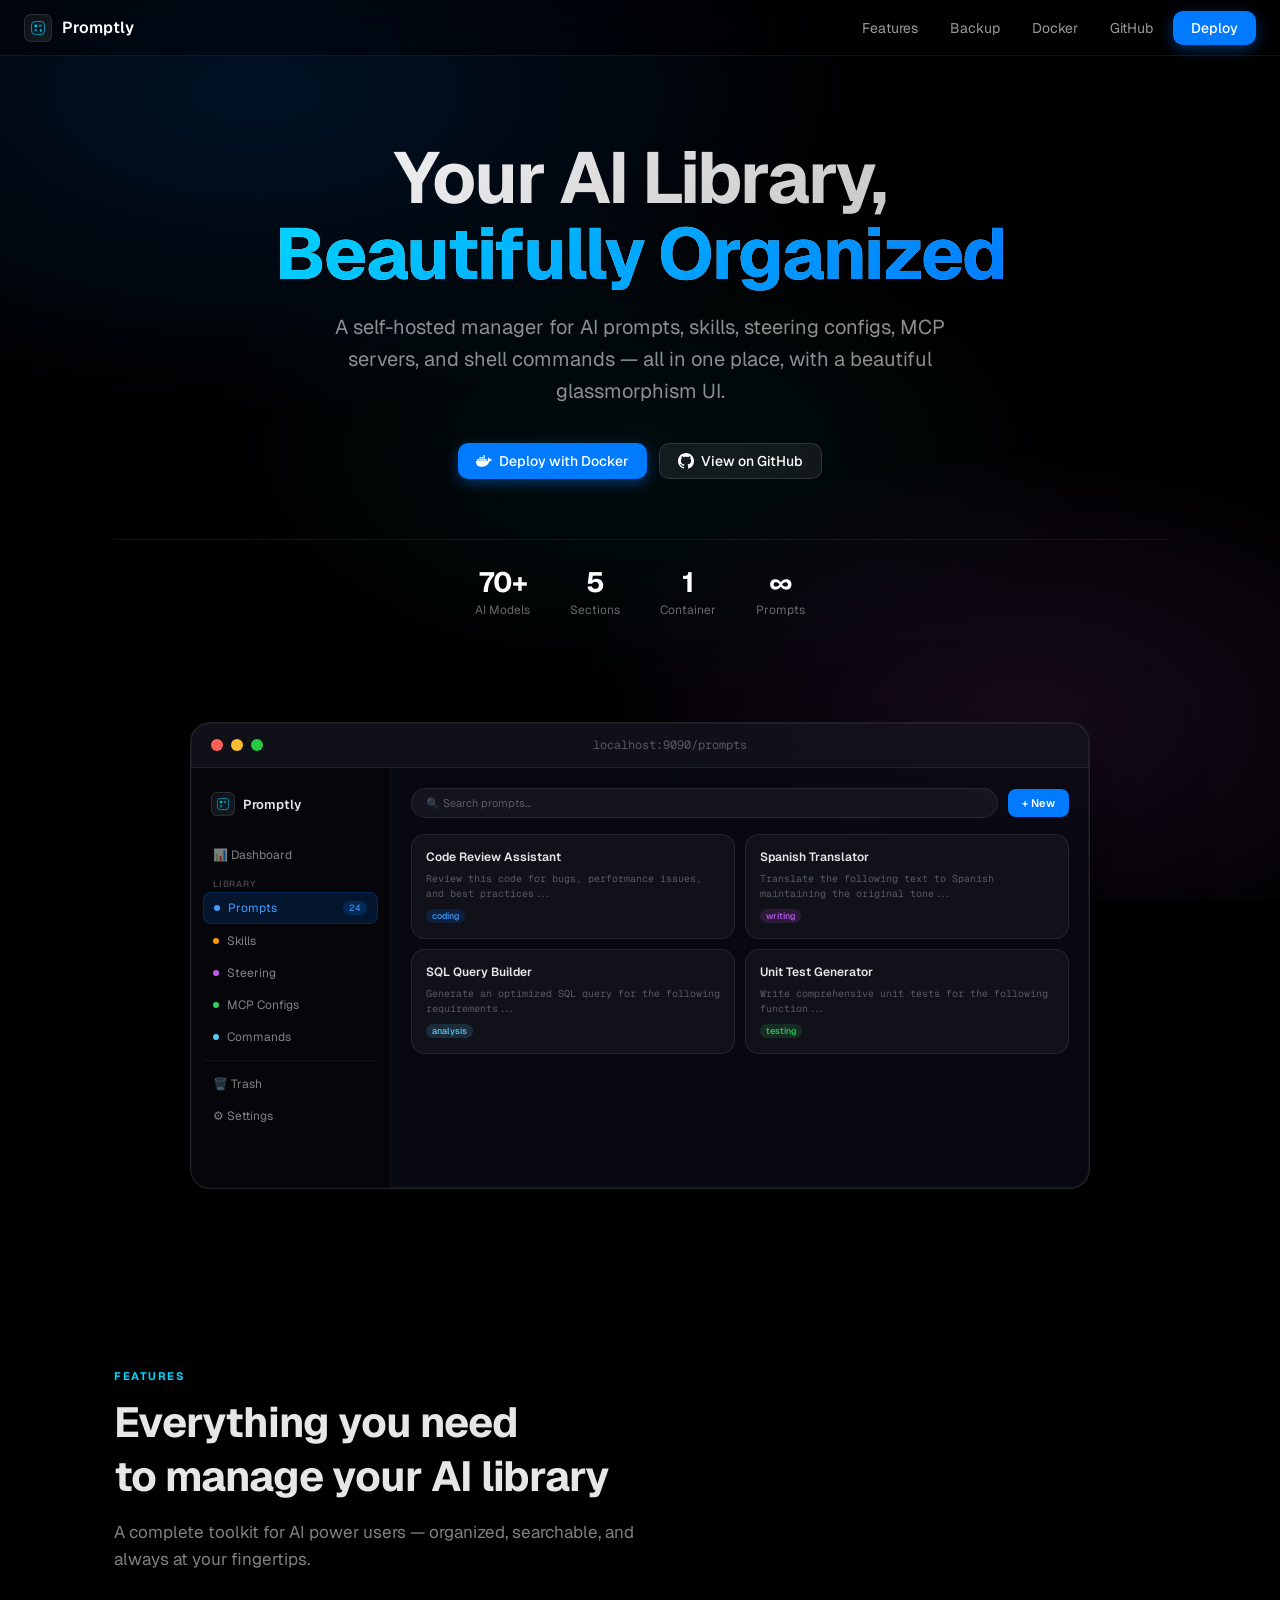
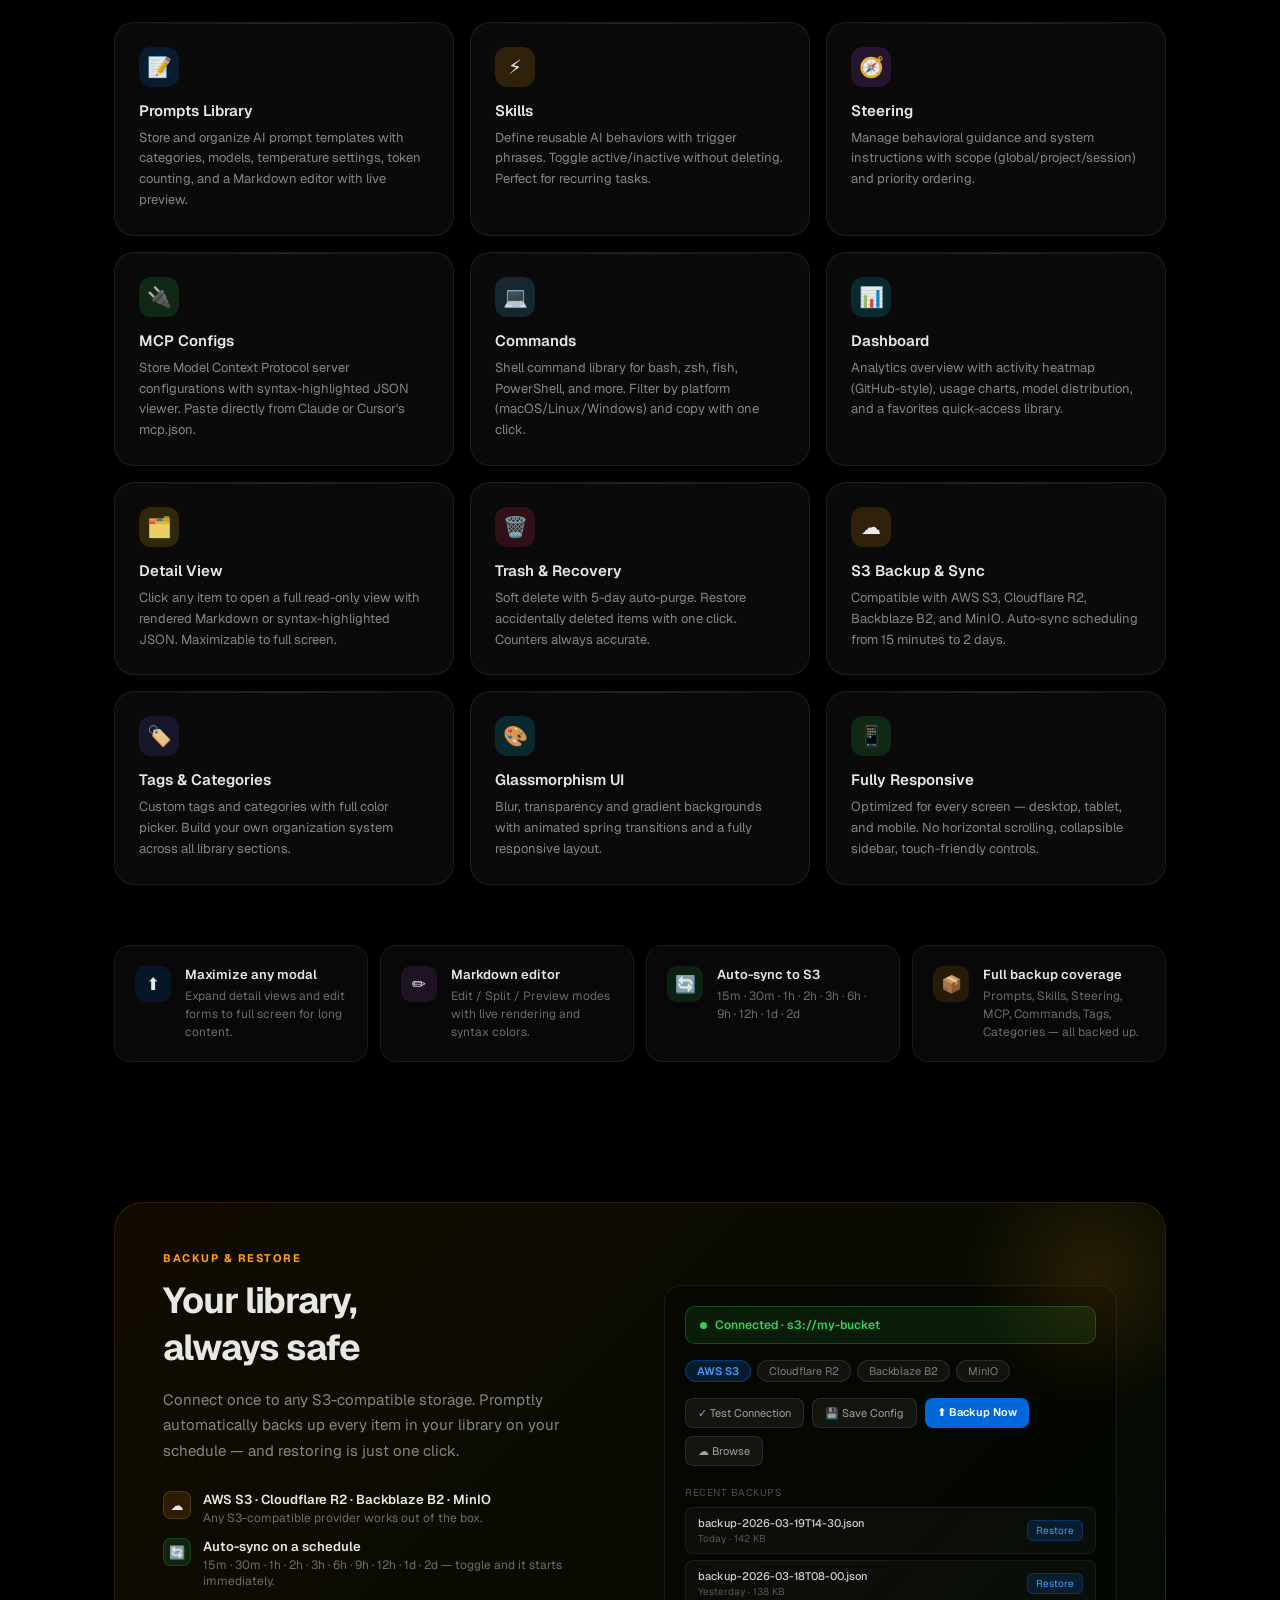
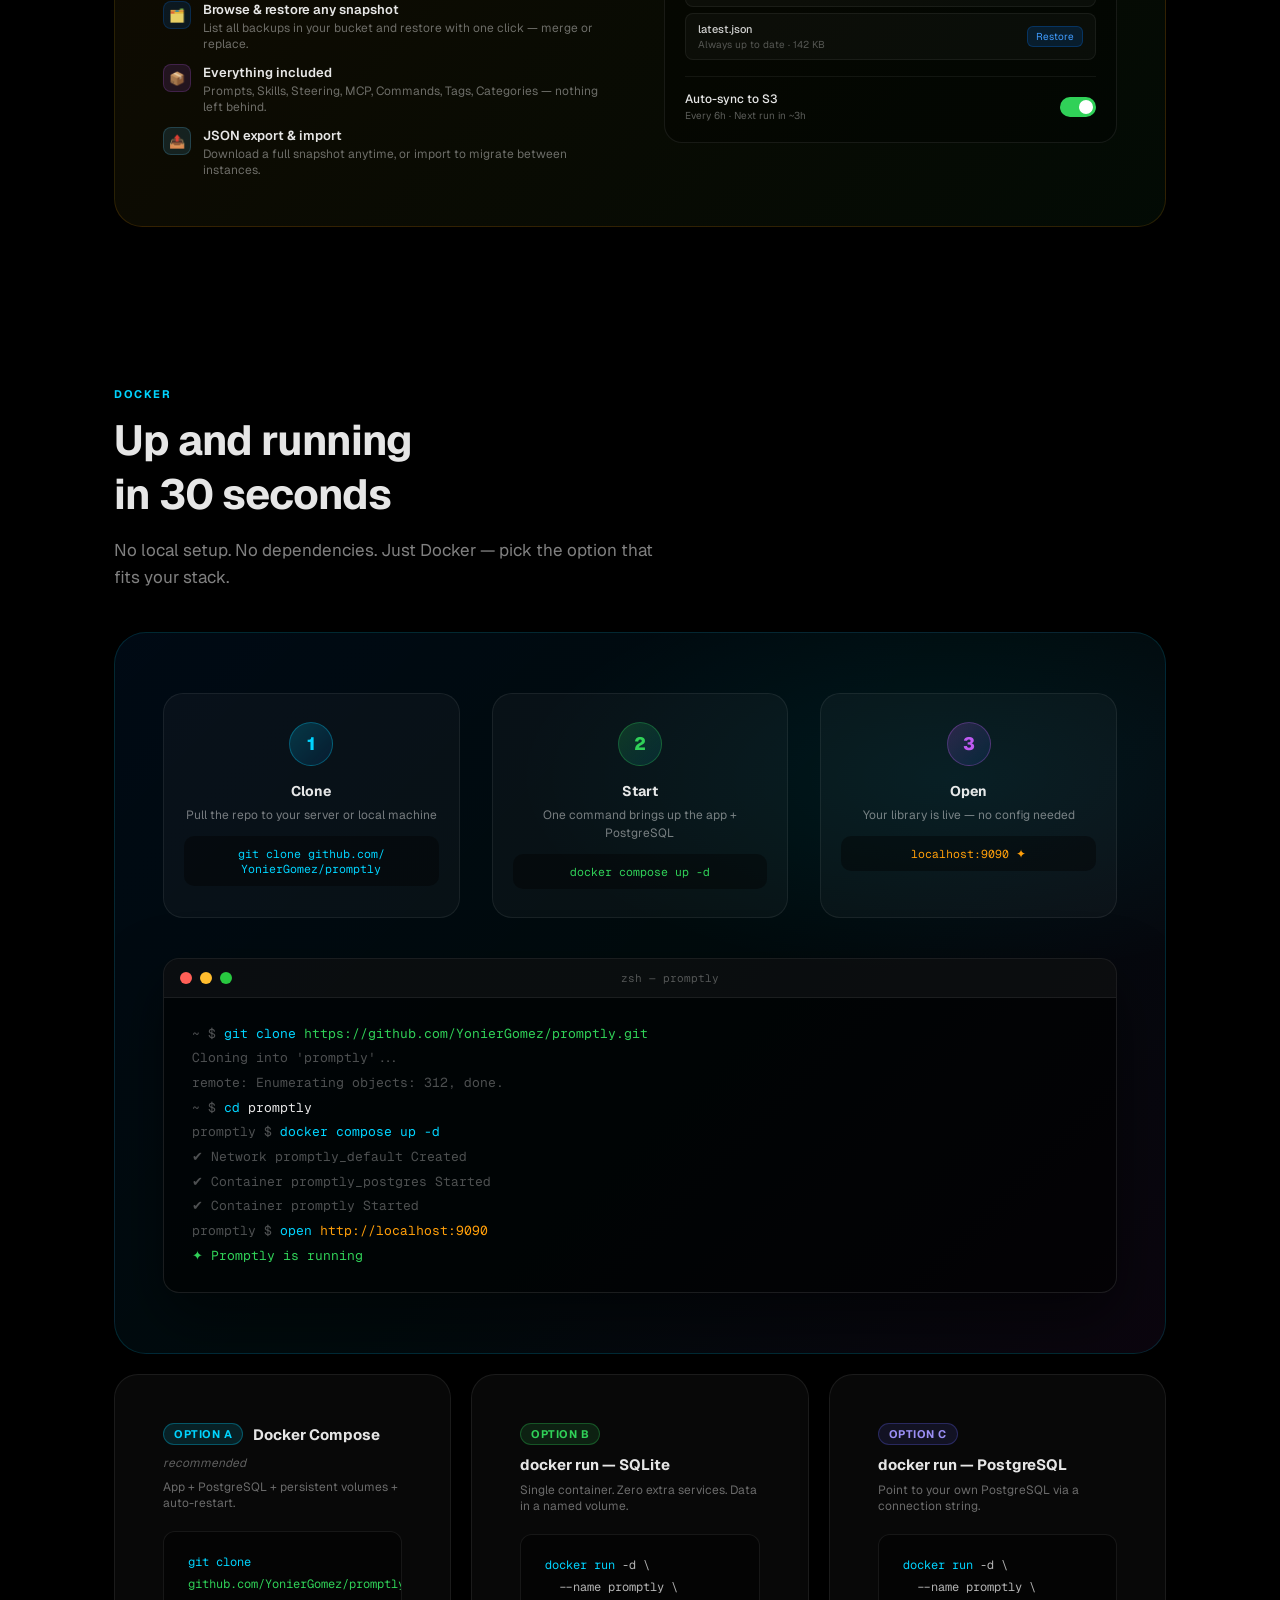
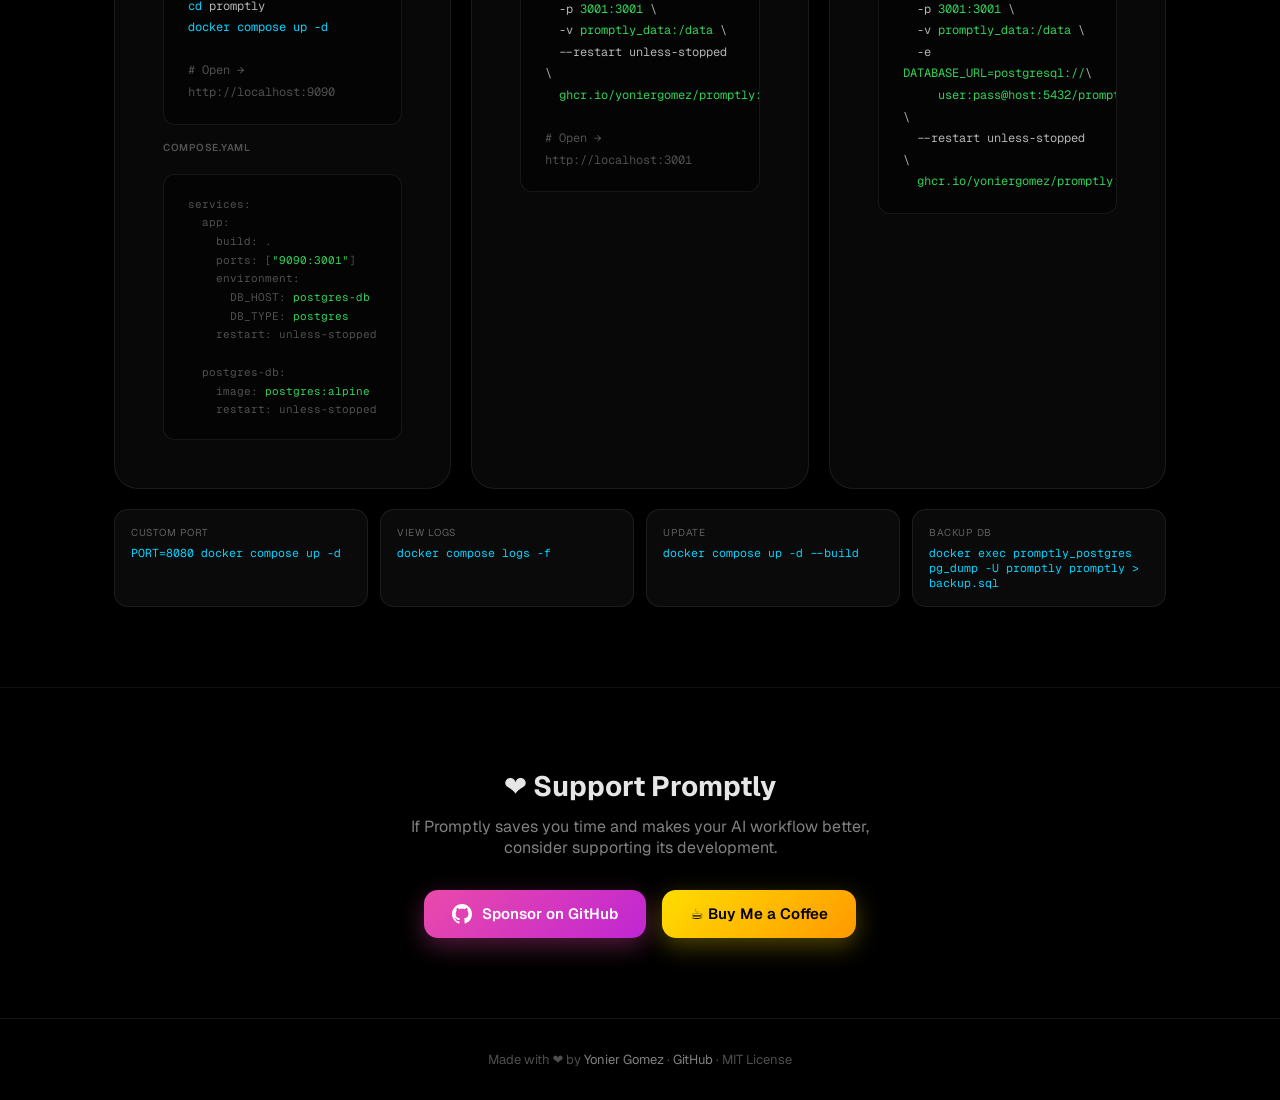
==== commit f2ed58c1: "docs: remove Apple and Liquid Glass references Made-with: Cursor" ====
--- a/docs/index.html
+++ b/docs/index.html
@@ -419,7 +419,7 @@
 <section class="hero">
   <div class="container">
     <h1>Your AI Library,<br /><span>Beautifully Organized</span></h1>
-    <p>A self-hosted manager for AI prompts, skills, steering configs, MCP servers, and shell commands — all in one place, built with Apple's Liquid Glass design.</p>
+    <p>A self-hosted manager for AI prompts, skills, steering configs, MCP servers, and shell commands — all in one place, with a beautiful glassmorphism UI.</p>
     <div class="hero-actions">
       <a href="#docker" class="btn btn-primary">
         <svg width="16" height="16" viewBox="0 0 24 24" fill="currentColor"><path d="M13.983 11.078h2.119a.186.186 0 00.186-.185V9.006a.186.186 0 00-.186-.186h-2.119a.185.185 0 00-.185.185v1.888c0 .102.083.185.185.185m-2.954-5.43h2.118a.186.186 0 00.186-.186V3.574a.186.186 0 00-.186-.185h-2.118a.185.185 0 00-.185.185v1.888c0 .102.082.185.185.185m0 2.716h2.118a.187.187 0 00.186-.186V6.29a.186.186 0 00-.186-.185h-2.118a.185.185 0 00-.185.185v1.887c0 .102.082.185.185.186m-2.93 0h2.12a.186.186 0 00.184-.186V6.29a.185.185 0 00-.185-.185H8.1a.185.185 0 00-.185.185v1.887c0 .102.083.185.185.186m-2.964 0h2.119a.186.186 0 00.185-.186V6.29a.185.185 0 00-.185-.185H5.136a.186.186 0 00-.186.185v1.887c0 .102.084.185.186.186m5.893 2.715h2.118a.186.186 0 00.186-.185V9.006a.186.186 0 00-.186-.186h-2.118a.185.185 0 00-.185.185v1.888c0 .102.082.185.185.185m-2.93 0h2.12a.185.185 0 00.184-.185V9.006a.185.185 0 00-.184-.186h-2.12a.185.185 0 00-.184.185v1.888c0 .102.083.185.185.185m-2.964 0h2.119a.185.185 0 00.185-.185V9.006a.185.185 0 00-.184-.186h-2.12a.186.186 0 00-.186.186v1.887c0 .102.084.185.186.185m-2.92 0h2.12a.186.186 0 00.184-.185V9.006a.185.185 0 00-.184-.186h-2.12a.185.185 0 00-.184.186v1.887c0 .102.082.185.185.185M23.763 9.89c-.065-.051-.672-.51-1.954-.51-.338.001-.676.03-1.01.087-.248-1.7-1.653-2.53-1.716-2.566l-.344-.199-.226.327c-.284.438-.49.922-.612 1.43-.23.97-.09 1.882.403 2.661-.595.332-1.55.413-1.744.42H.751a.751.751 0 00-.75.748 11.376 11.376 0 00.692 4.062c.545 1.428 1.355 2.48 2.41 3.124 1.18.723 3.1 1.137 5.275 1.137.983.003 1.963-.086 2.93-.266a12.248 12.248 0 003.823-1.389c.98-.567 1.86-1.288 2.61-2.136 1.252-1.418 1.998-2.997 2.553-4.4h.221c1.372 0 2.215-.549 2.68-1.009.309-.293.55-.65.707-1.046l.098-.288z"/></svg>
@@ -507,7 +507,7 @@
       <div class="feature-card"><div class="feature-icon" style="background:rgba(255,55,95,0.15);">🗑️</div><div class="feature-title">Trash & Recovery</div><div class="feature-desc">Soft delete with 5-day auto-purge. Restore accidentally deleted items with one click. Counters always accurate.</div></div>
       <div class="feature-card"><div class="feature-icon" style="background:rgba(255,159,10,0.15);">☁️</div><div class="feature-title">S3 Backup & Sync</div><div class="feature-desc">Compatible with AWS S3, Cloudflare R2, Backblaze B2, and MinIO. Auto-sync scheduling from 15 minutes to 2 days.</div></div>
       <div class="feature-card"><div class="feature-icon" style="background:rgba(94,92,230,0.15);">🏷️</div><div class="feature-title">Tags & Categories</div><div class="feature-desc">Custom tags and categories with full color picker. Build your own organization system across all library sections.</div></div>
-      <div class="feature-card"><div class="feature-icon" style="background:rgba(0,212,255,0.15);">🎨</div><div class="feature-title">Liquid Glass UI</div><div class="feature-desc">Apple iOS 18-inspired glassmorphism design with animated gradient backgrounds, spring animations, and a fully responsive layout.</div></div>
+      <div class="feature-card"><div class="feature-icon" style="background:rgba(0,212,255,0.15);">🎨</div><div class="feature-title">Glassmorphism UI</div><div class="feature-desc">Blur, transparency and gradient backgrounds with animated spring transitions and a fully responsive layout.</div></div>
       <div class="feature-card"><div class="feature-icon" style="background:rgba(48,209,88,0.15);">📱</div><div class="feature-title">Fully Responsive</div><div class="feature-desc">Optimized for every screen — desktop, tablet, and mobile. No horizontal scrolling, collapsible sidebar, touch-friendly controls.</div></div>
     </div>
     <div class="highlights stagger" style="margin-top:60px;">
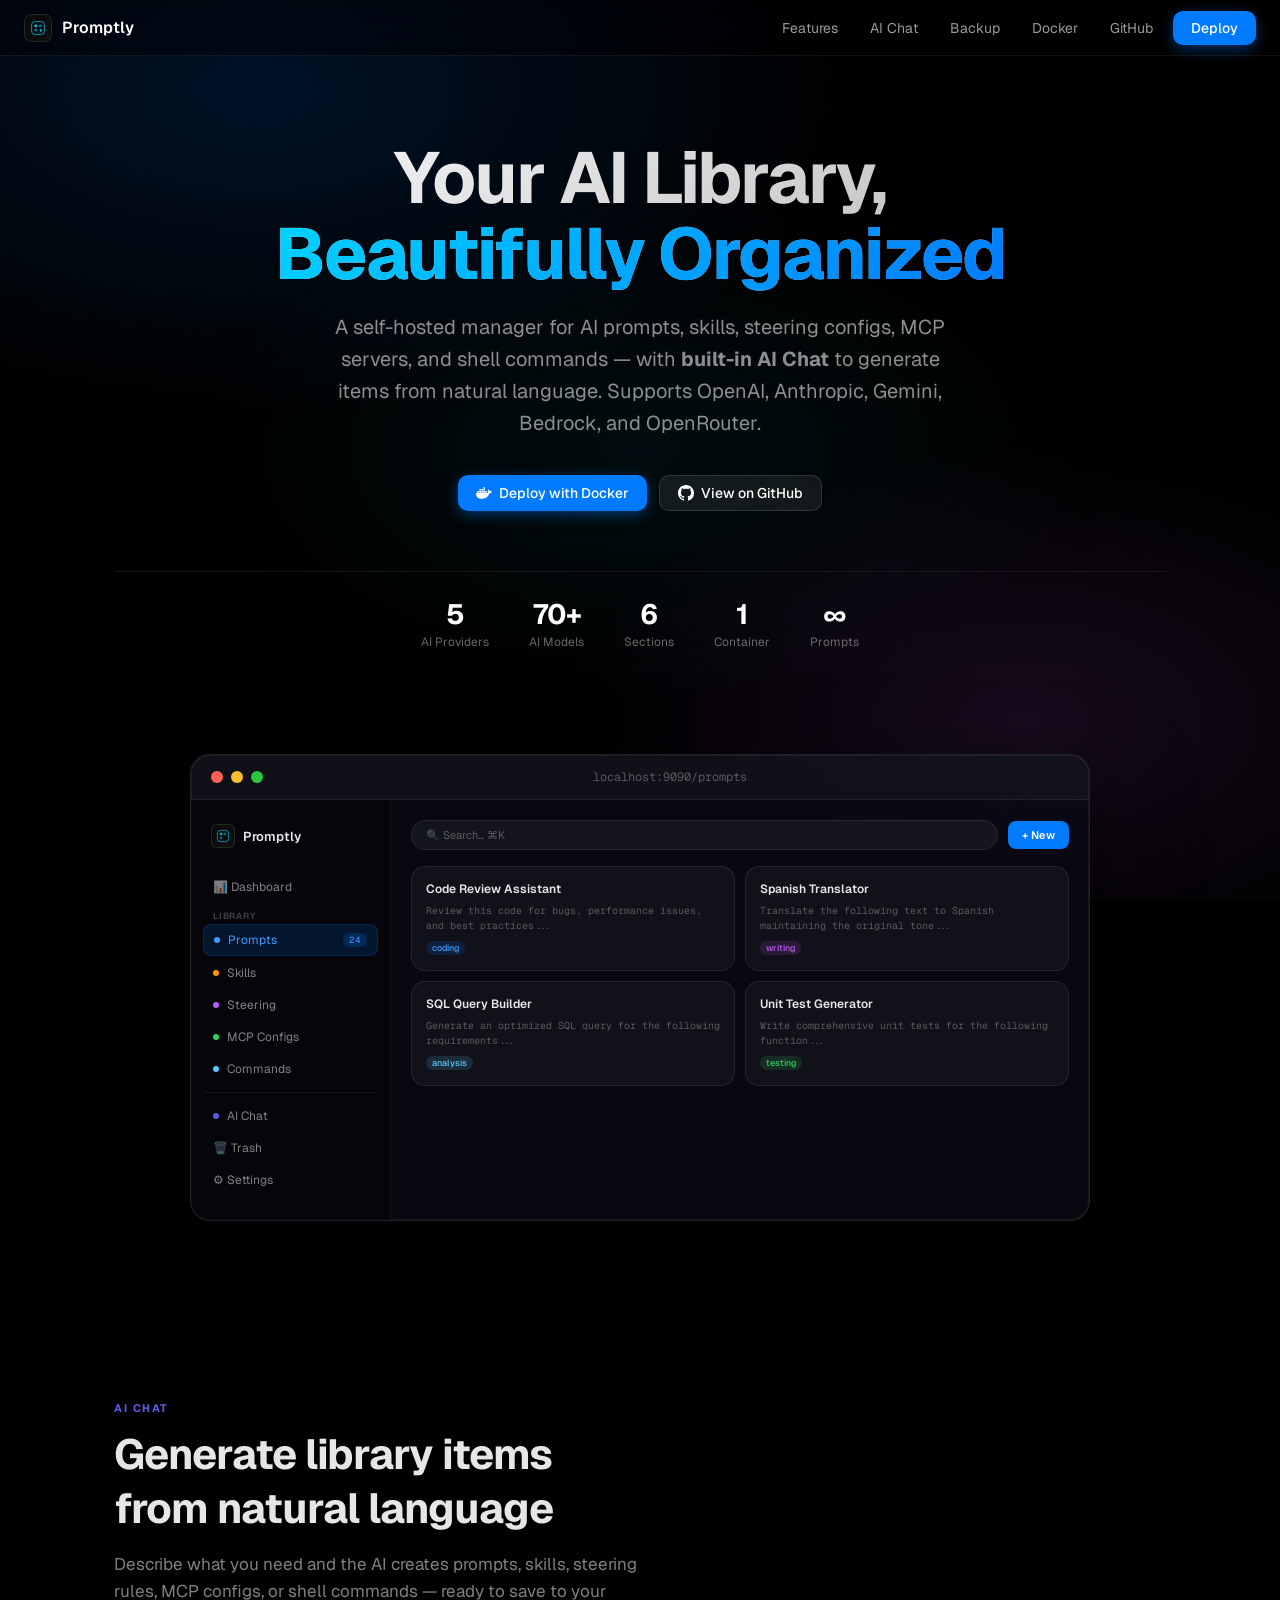
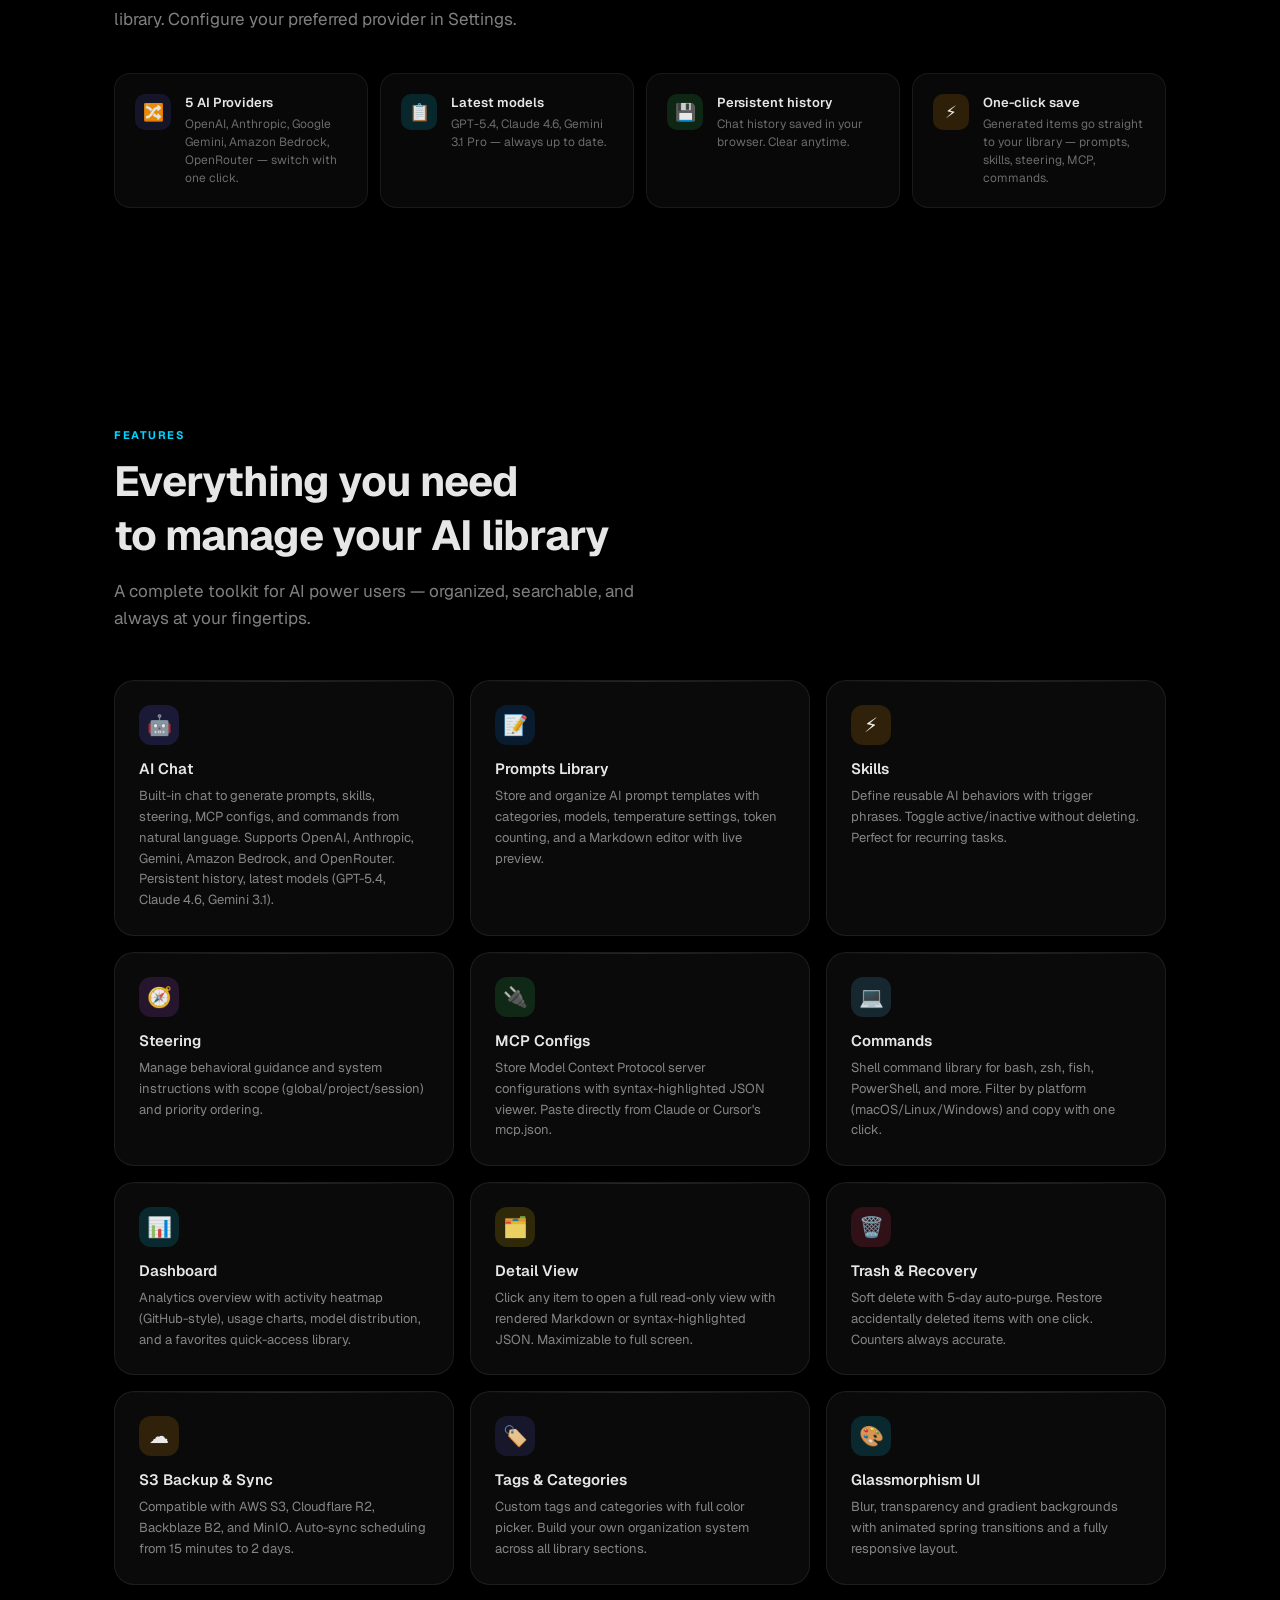
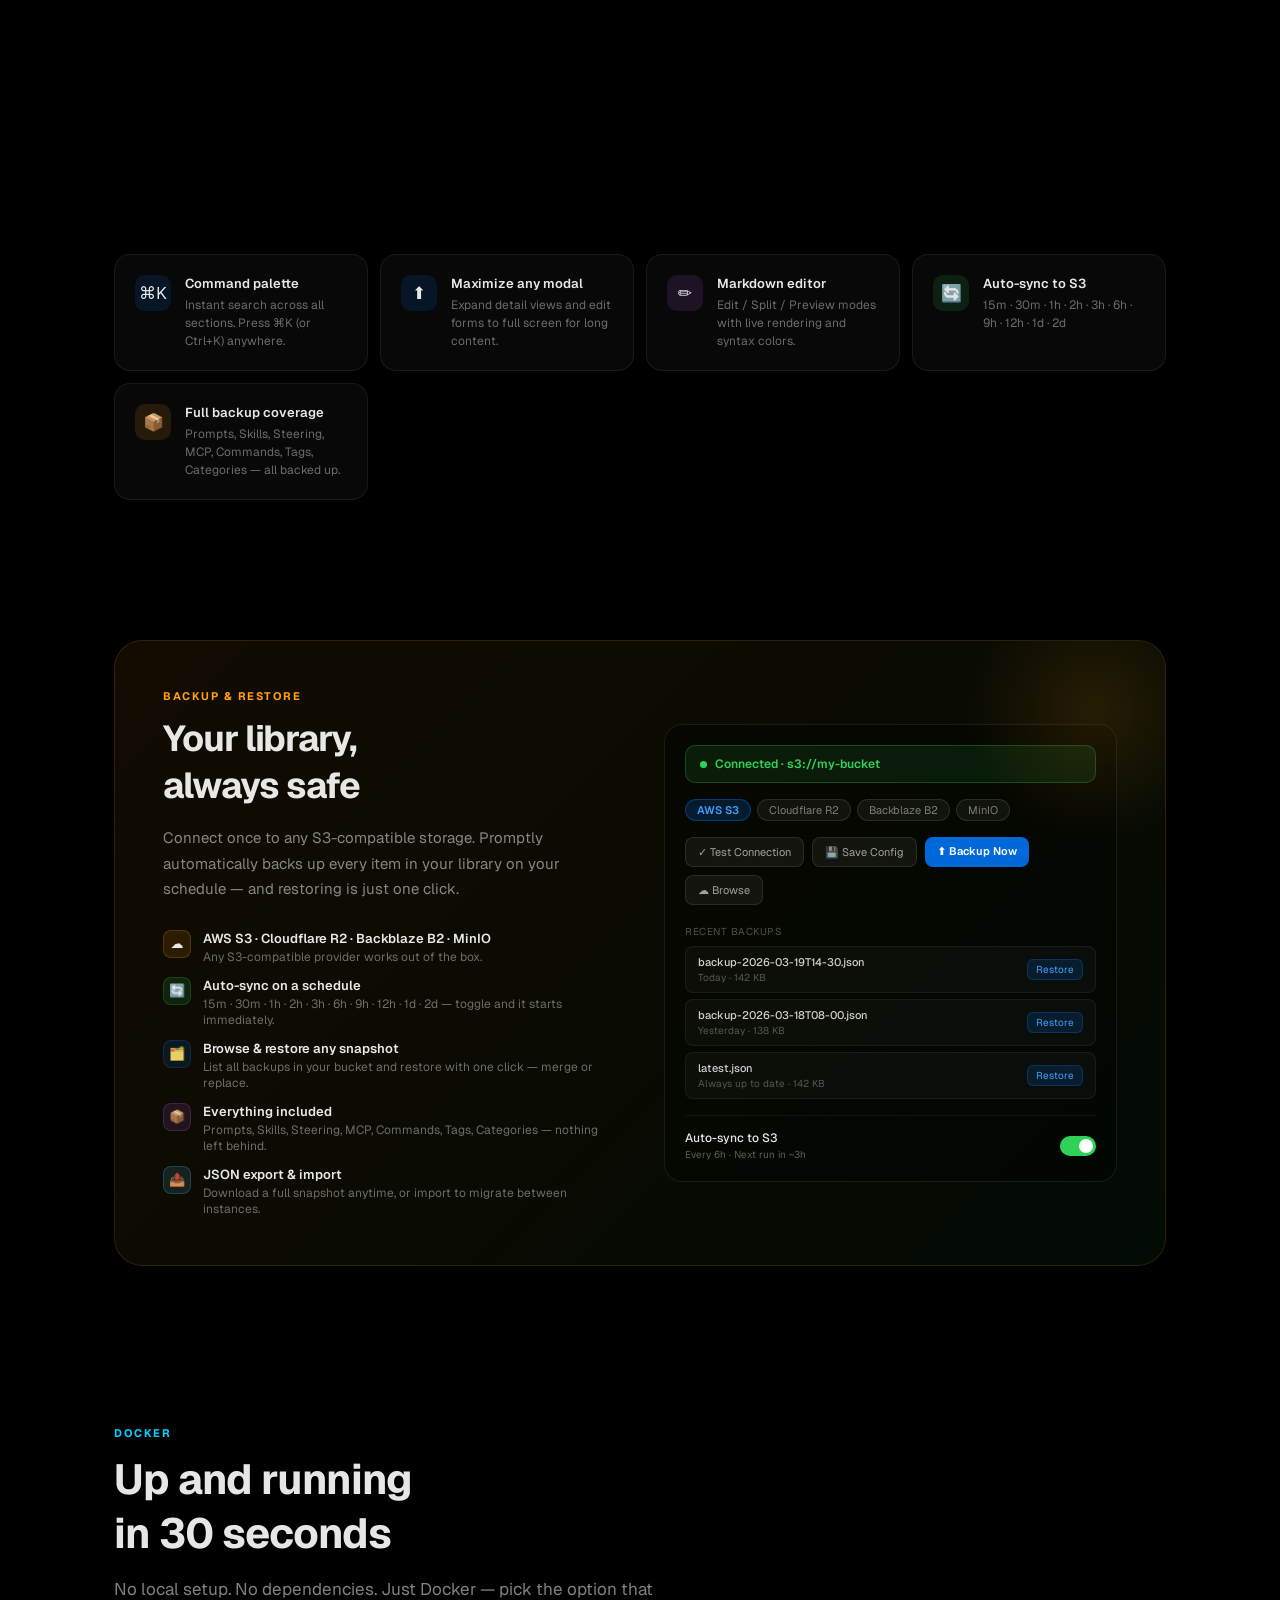
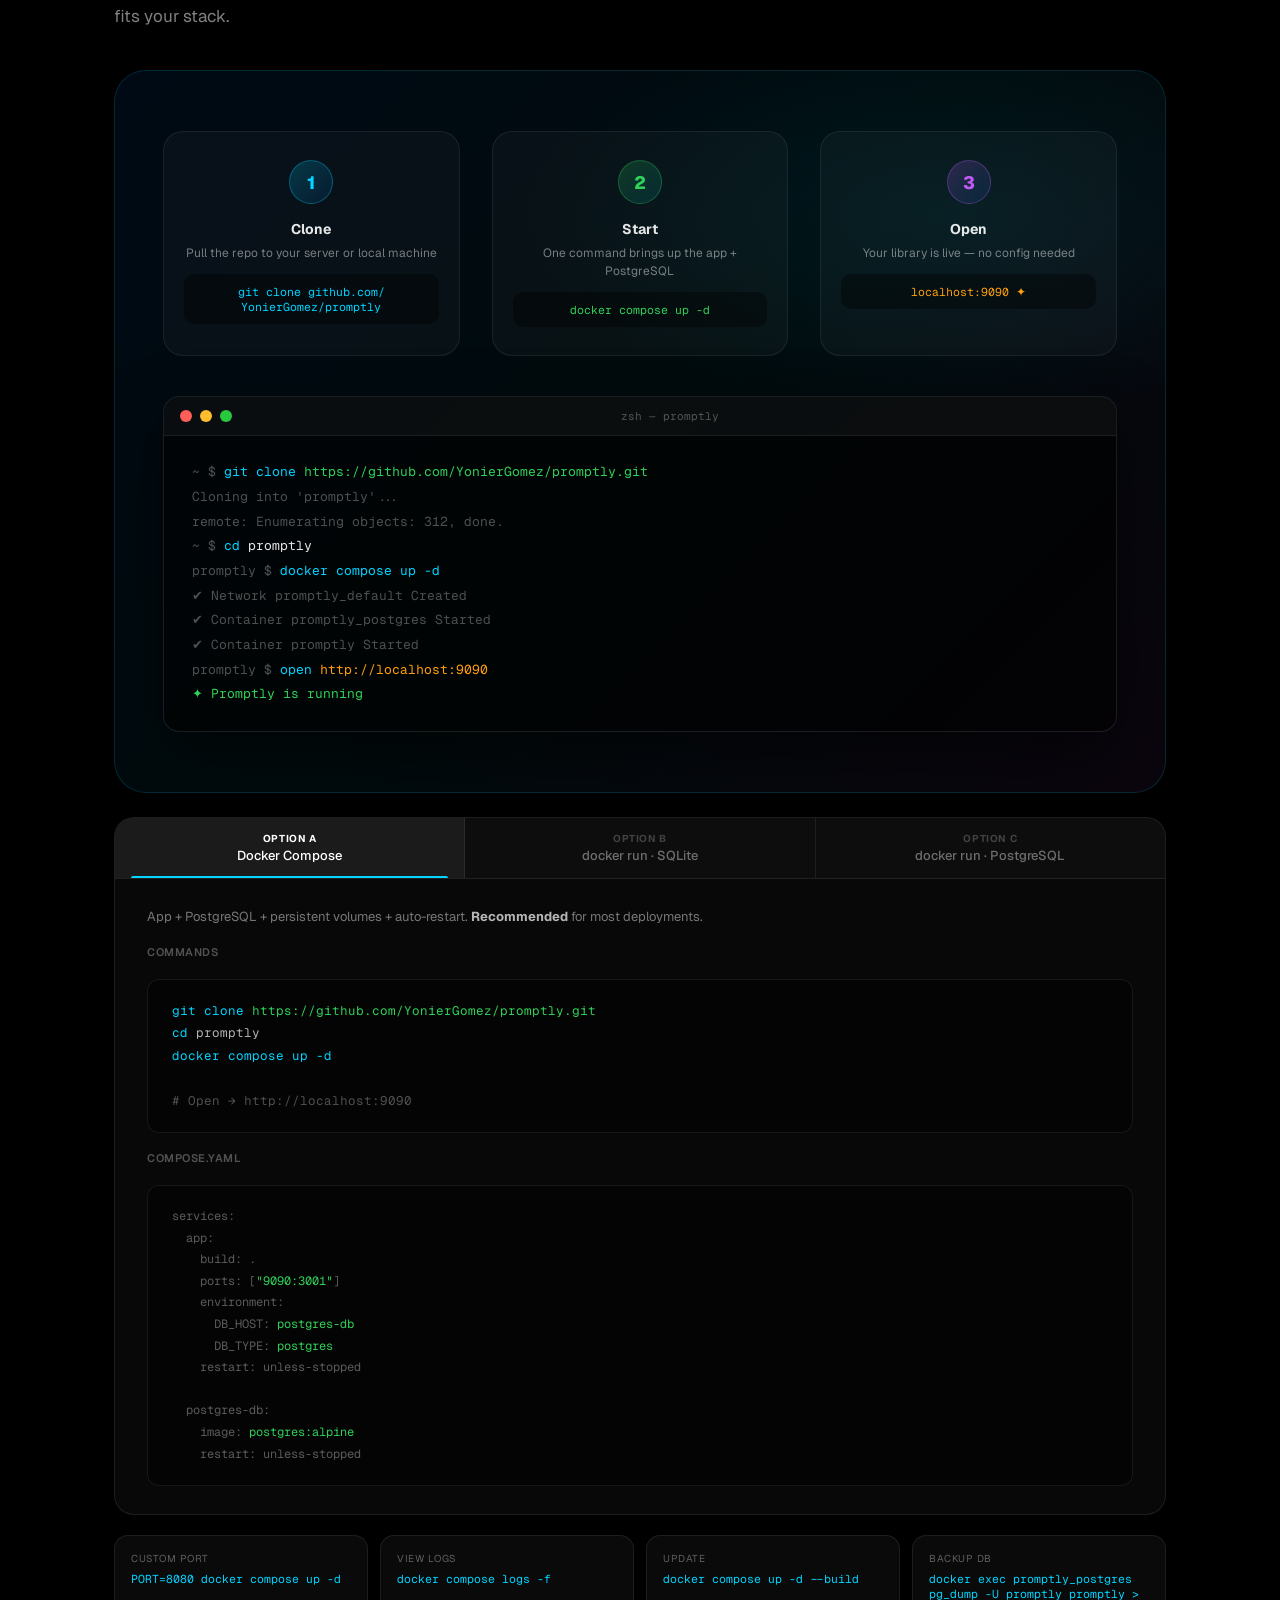
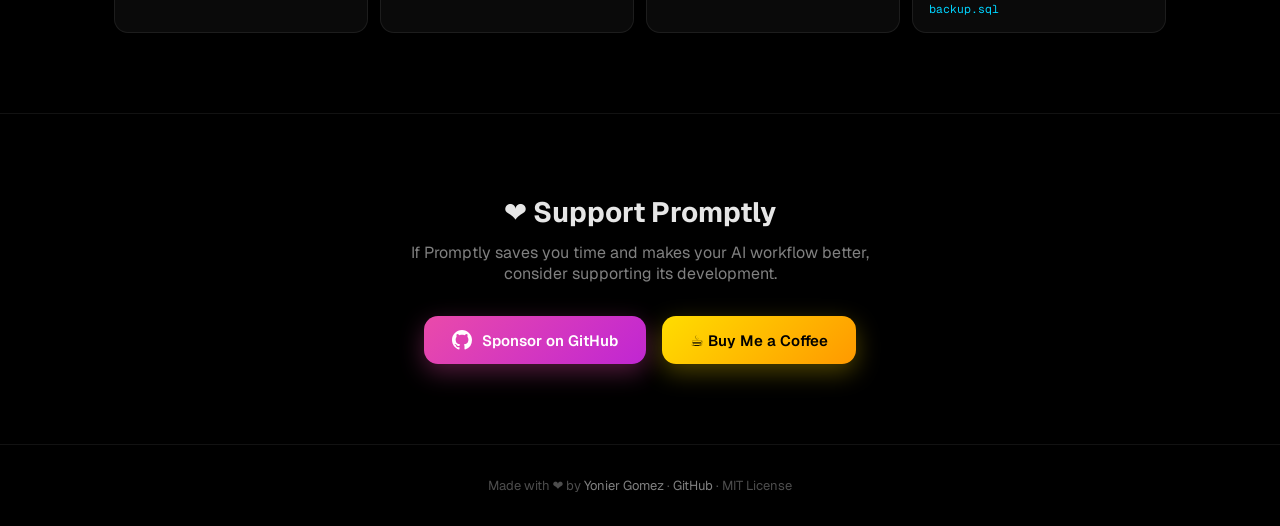
==== commit e602f3cf: "fix: remove armv7 from multi-arch build (node:alpine unsupported), use Docker Hub yoniergomez/prompt" ====
--- a/docs/index.html
+++ b/docs/index.html
@@ -4,9 +4,9 @@
   <meta charset="UTF-8" />
   <meta name="viewport" content="width=device-width, initial-scale=1.0" />
   <title>Promptly — AI Prompts Manager</title>
-  <meta name="description" content="A beautiful, self-hosted web app to manage your AI prompts, skills, steering configurations, MCP server setups, and shell commands." />
+  <meta name="description" content="Self-hosted AI library manager with built-in AI Chat. Manage prompts, skills, steering, MCP configs, commands. Supports OpenAI, Anthropic, Gemini, Bedrock, OpenRouter." />
   <meta property="og:title" content="Promptly — AI Prompts Manager" />
-  <meta property="og:description" content="Self-hosted AI library manager. Prompts, Skills, Steering, MCP Configs, Commands — all in one place." />
+  <meta property="og:description" content="Self-hosted AI library with built-in AI Chat. Generate prompts, skills, steering, MCP configs, commands from natural language. OpenAI, Anthropic, Gemini, Bedrock, OpenRouter." />
   <meta property="og:type" content="website" />
   <link rel="icon" type="image/svg+xml" href="data:image/svg+xml,%3Csvg xmlns='http://www.w3.org/2000/svg' viewBox='0 0 32 32'%3E%3Crect width='32' height='32' rx='7' fill='%23000'/%3E%3Crect x='3' y='3' width='26' height='26' rx='5' stroke='%2300D4FF' stroke-width='1.5' stroke-opacity='0.8' fill='none'/%3E%3Crect x='8' y='8' width='6' height='6' rx='1.5' fill='%2300D4FF' fill-opacity='0.9'/%3E%3Crect x='18' y='8' width='6' height='6' rx='1.5' fill='%2300D4FF' fill-opacity='0.5'/%3E%3Crect x='8' y='18' width='6' height='6' rx='1.5' fill='%2300D4FF' fill-opacity='0.5'/%3E%3Cpath d='M21 18.5L19.5 22L22.5 21L21 24' stroke='%2300D4FF' stroke-width='1.8' stroke-linecap='round' stroke-linejoin='round' stroke-opacity='0.9'/%3E%3C/svg%3E" />
   <link rel="preconnect" href="https://fonts.googleapis.com" />
@@ -114,7 +114,7 @@
     .nav-logo { display: flex; align-items: center; gap: 10px; text-decoration: none; }
     .nav-logo-icon {
       width: 28px; height: 28px; border-radius: 7px;
-      background: linear-gradient(145deg, #0D1117, #161B22);
+      background: linear-gradient(145deg, #0a0a0a, #0f0f12);
       border: 1px solid rgba(255,255,255,0.1);
       display: flex; align-items: center; justify-content: center;
     }
@@ -219,7 +219,7 @@
 
     .preview-sidebar { background: rgba(0,0,0,0.4); border-right: 1px solid rgba(255,255,255,0.06); padding: 16px 12px; }
     .preview-logo { display: flex; align-items: center; gap: 8px; padding: 8px; margin-bottom: 16px; }
-    .preview-logo-icon { width: 24px; height: 24px; border-radius: 6px; background: linear-gradient(145deg, #0D1117, #161B22); border: 1px solid rgba(255,255,255,0.1); display: flex; align-items: center; justify-content: center; }
+    .preview-logo-icon { width: 24px; height: 24px; border-radius: 6px; background: linear-gradient(145deg, #0a0a0a, #0f0f12); border: 1px solid rgba(255,255,255,0.1); display: flex; align-items: center; justify-content: center; }
     .preview-logo-text { font-size: 13px; font-weight: 600; }
     .preview-nav-item { display: flex; align-items: center; gap: 8px; padding: 7px 10px; border-radius: 8px; margin-bottom: 2px; font-size: 12px; color: rgba(255,255,255,0.5); }
     .preview-nav-item.active { background: rgba(0,122,255,0.15); color: #409CFF; border: 1px solid rgba(0,122,255,0.2); }
@@ -360,6 +360,79 @@
       flex-shrink: 0;
     }
 
+    /* ── Deploy tabs ── */
+    .deploy-tabs-wrapper {
+      margin-top: 24px;
+      background: rgba(255,255,255,0.03);
+      border: 1px solid rgba(255,255,255,0.09);
+      border-radius: 20px;
+      overflow: hidden;
+    }
+    .deploy-tab-bar {
+      display: flex;
+      border-bottom: 1px solid rgba(255,255,255,0.08);
+      background: rgba(255,255,255,0.02);
+    }
+    .deploy-tab-btn {
+      flex: 1;
+      padding: 14px 10px;
+      background: none;
+      border: none;
+      color: rgba(255,255,255,0.4);
+      font-family: var(--font);
+      font-size: 13px;
+      font-weight: 500;
+      cursor: pointer;
+      transition: color 0.2s, background 0.2s;
+      border-right: 1px solid rgba(255,255,255,0.07);
+      text-align: center;
+      position: relative;
+    }
+    .deploy-tab-btn:last-child { border-right: none; }
+    .deploy-tab-btn:hover { color: rgba(255,255,255,0.75); background: rgba(255,255,255,0.04); }
+    .deploy-tab-btn.active { color: white; background: rgba(255,255,255,0.06); }
+    .deploy-tab-btn.active::after {
+      content: '';
+      position: absolute;
+      bottom: 0; left: 16px; right: 16px;
+      height: 2px;
+      border-radius: 2px 2px 0 0;
+      background: var(--tab-color, var(--cyan));
+    }
+    .deploy-tab-label {
+      display: block;
+      font-size: 10px;
+      font-weight: 700;
+      letter-spacing: 0.6px;
+      text-transform: uppercase;
+      opacity: 0.55;
+      margin-bottom: 2px;
+    }
+    .deploy-tab-btn.active .deploy-tab-label { opacity: 1; }
+    .deploy-tab-panel {
+      display: none;
+      padding: 28px 32px;
+    }
+    .deploy-tab-panel.active { display: block; }
+    .deploy-tab-desc {
+      font-size: 13px;
+      color: rgba(255,255,255,0.45);
+      margin-bottom: 18px;
+      line-height: 1.5;
+    }
+    .deploy-tab-heading {
+      font-size: 11px;
+      font-weight: 600;
+      color: rgba(255,255,255,0.3);
+      text-transform: uppercase;
+      letter-spacing: 0.5px;
+      margin: 18px 0 8px;
+    }
+    @media (max-width: 600px) {
+      .deploy-tab-btn { font-size: 11px; padding: 12px 6px; }
+      .deploy-tab-panel { padding: 20px 16px; }
+    }
+
     /* ── Sponsor ── */
     .sponsor-section { text-align: center; padding: 80px 0; border-top: 1px solid rgba(255,255,255,0.07); }
     .sponsor-title { font-size: 28px; font-weight: 700; margin-bottom: 12px; }
@@ -408,6 +481,7 @@
   </a>
   <div class="nav-links">
     <a href="#features" class="nav-link">Features</a>
+    <a href="#ai" class="nav-link">AI Chat</a>
     <a href="#backup" class="nav-link">Backup</a>
     <a href="#docker" class="nav-link">Docker</a>
     <a href="https://github.com/YonierGomez/promptly" class="nav-link" target="_blank">GitHub</a>
@@ -419,7 +493,7 @@
 <section class="hero">
   <div class="container">
     <h1>Your AI Library,<br /><span>Beautifully Organized</span></h1>
-    <p>A self-hosted manager for AI prompts, skills, steering configs, MCP servers, and shell commands — all in one place, with a beautiful glassmorphism UI.</p>
+    <p>A self-hosted manager for AI prompts, skills, steering configs, MCP servers, and shell commands — with <strong>built-in AI Chat</strong> to generate items from natural language. Supports OpenAI, Anthropic, Gemini, Bedrock, and OpenRouter.</p>
     <div class="hero-actions">
       <a href="#docker" class="btn btn-primary">
         <svg width="16" height="16" viewBox="0 0 24 24" fill="currentColor"><path d="M13.983 11.078h2.119a.186.186 0 00.186-.185V9.006a.186.186 0 00-.186-.186h-2.119a.185.185 0 00-.185.185v1.888c0 .102.083.185.185.185m-2.954-5.43h2.118a.186.186 0 00.186-.186V3.574a.186.186 0 00-.186-.185h-2.118a.185.185 0 00-.185.185v1.888c0 .102.082.185.185.185m0 2.716h2.118a.187.187 0 00.186-.186V6.29a.186.186 0 00-.186-.185h-2.118a.185.185 0 00-.185.185v1.887c0 .102.082.185.185.186m-2.93 0h2.12a.186.186 0 00.184-.186V6.29a.185.185 0 00-.185-.185H8.1a.185.185 0 00-.185.185v1.887c0 .102.083.185.185.186m-2.964 0h2.119a.186.186 0 00.185-.186V6.29a.185.185 0 00-.185-.185H5.136a.186.186 0 00-.186.185v1.887c0 .102.084.185.186.186m5.893 2.715h2.118a.186.186 0 00.186-.185V9.006a.186.186 0 00-.186-.186h-2.118a.185.185 0 00-.185.185v1.888c0 .102.082.185.185.185m-2.93 0h2.12a.185.185 0 00.184-.185V9.006a.185.185 0 00-.184-.186h-2.12a.185.185 0 00-.184.185v1.888c0 .102.083.185.185.185m-2.964 0h2.119a.185.185 0 00.185-.185V9.006a.185.185 0 00-.184-.186h-2.12a.186.186 0 00-.186.186v1.887c0 .102.084.185.186.185m-2.92 0h2.12a.186.186 0 00.184-.185V9.006a.185.185 0 00-.184-.186h-2.12a.185.185 0 00-.184.186v1.887c0 .102.082.185.185.185M23.763 9.89c-.065-.051-.672-.51-1.954-.51-.338.001-.676.03-1.01.087-.248-1.7-1.653-2.53-1.716-2.566l-.344-.199-.226.327c-.284.438-.49.922-.612 1.43-.23.97-.09 1.882.403 2.661-.595.332-1.55.413-1.744.42H.751a.751.751 0 00-.75.748 11.376 11.376 0 00.692 4.062c.545 1.428 1.355 2.48 2.41 3.124 1.18.723 3.1 1.137 5.275 1.137.983.003 1.963-.086 2.93-.266a12.248 12.248 0 003.823-1.389c.98-.567 1.86-1.288 2.61-2.136 1.252-1.418 1.998-2.997 2.553-4.4h.221c1.372 0 2.215-.549 2.68-1.009.309-.293.55-.65.707-1.046l.098-.288z"/></svg>
@@ -431,8 +505,9 @@
       </a>
     </div>
     <div class="hero-stats">
+      <div class="stat"><div class="stat-value">5</div><div class="stat-label">AI Providers</div></div>
       <div class="stat"><div class="stat-value">70+</div><div class="stat-label">AI Models</div></div>
-      <div class="stat"><div class="stat-value">5</div><div class="stat-label">Sections</div></div>
+      <div class="stat"><div class="stat-value">6</div><div class="stat-label">Sections</div></div>
       <div class="stat"><div class="stat-value">1</div><div class="stat-label">Container</div></div>
       <div class="stat"><div class="stat-value">∞</div><div class="stat-label">Prompts</div></div>
     </div>
@@ -469,12 +544,13 @@
         <div class="preview-nav-item"><div class="preview-nav-dot" style="background:#30D158;"></div> MCP Configs</div>
         <div class="preview-nav-item"><div class="preview-nav-dot" style="background:#5AC8FA;"></div> Commands</div>
         <div style="height:1px;background:rgba(255,255,255,0.06);margin:8px 0;"></div>
+        <div class="preview-nav-item"><div class="preview-nav-dot" style="background:#5E5CE6;"></div> AI Chat</div>
         <div class="preview-nav-item">🗑️ Trash</div>
         <div class="preview-nav-item">⚙️ Settings</div>
       </div>
       <div class="preview-main">
         <div style="display:flex;align-items:center;gap:10px;margin-bottom:16px;">
-          <div style="flex:1;background:rgba(255,255,255,0.05);border:1px solid rgba(255,255,255,0.08);border-radius:20px;padding:7px 14px;font-size:11px;color:rgba(255,255,255,0.3);">🔍 Search prompts…</div>
+          <div style="flex:1;background:rgba(255,255,255,0.05);border:1px solid rgba(255,255,255,0.08);border-radius:20px;padding:7px 14px;font-size:11px;color:rgba(255,255,255,0.3);">🔍 Search… ⌘K</div>
           <div style="background:#007AFF;color:white;border-radius:8px;padding:7px 14px;font-size:11px;font-weight:600;">+ New</div>
         </div>
         <div class="preview-cards">
@@ -487,6 +563,23 @@
     </div>
   </div>
 </div>
+
+<!-- AI Chat -->
+<section class="section" id="ai">
+  <div class="container">
+    <div class="reveal">
+      <div class="section-label" style="color:#5E5CE6;">AI Chat</div>
+      <div class="section-title">Generate library items<br />from natural language</div>
+      <div class="section-desc">Describe what you need and the AI creates prompts, skills, steering rules, MCP configs, or shell commands — ready to save to your library. Configure your preferred provider in Settings.</div>
+    </div>
+    <div class="highlights stagger" style="margin-top:40px;">
+      <div class="highlight-item"><div class="highlight-icon" style="background:rgba(94,92,230,0.15);">🔀</div><div><div class="highlight-title">5 AI Providers</div><div class="highlight-desc">OpenAI, Anthropic, Google Gemini, Amazon Bedrock, OpenRouter — switch with one click.</div></div></div>
+      <div class="highlight-item"><div class="highlight-icon" style="background:rgba(0,212,255,0.15);">📋</div><div><div class="highlight-title">Latest models</div><div class="highlight-desc">GPT-5.4, Claude 4.6, Gemini 3.1 Pro — always up to date.</div></div></div>
+      <div class="highlight-item"><div class="highlight-icon" style="background:rgba(48,209,88,0.15);">💾</div><div><div class="highlight-title">Persistent history</div><div class="highlight-desc">Chat history saved in your browser. Clear anytime.</div></div></div>
+      <div class="highlight-item"><div class="highlight-icon" style="background:rgba(255,159,10,0.15);">⚡</div><div><div class="highlight-title">One-click save</div><div class="highlight-desc">Generated items go straight to your library — prompts, skills, steering, MCP, commands.</div></div></div>
+    </div>
+  </div>
+</section>
 
 <!-- Features -->
 <section class="section" id="features">
@@ -497,6 +590,7 @@
       <div class="section-desc">A complete toolkit for AI power users — organized, searchable, and always at your fingertips.</div>
     </div>
     <div class="features-grid stagger" style="margin-top:48px;">
+      <div class="feature-card"><div class="feature-icon" style="background:rgba(94,92,230,0.2);">🤖</div><div class="feature-title">AI Chat</div><div class="feature-desc">Built-in chat to generate prompts, skills, steering, MCP configs, and commands from natural language. Supports OpenAI, Anthropic, Gemini, Amazon Bedrock, and OpenRouter. Persistent history, latest models (GPT-5.4, Claude 4.6, Gemini 3.1).</div></div>
       <div class="feature-card"><div class="feature-icon" style="background:rgba(0,122,255,0.15);">📝</div><div class="feature-title">Prompts Library</div><div class="feature-desc">Store and organize AI prompt templates with categories, models, temperature settings, token counting, and a Markdown editor with live preview.</div></div>
       <div class="feature-card"><div class="feature-icon" style="background:rgba(255,159,10,0.15);">⚡</div><div class="feature-title">Skills</div><div class="feature-desc">Define reusable AI behaviors with trigger phrases. Toggle active/inactive without deleting. Perfect for recurring tasks.</div></div>
       <div class="feature-card"><div class="feature-icon" style="background:rgba(191,90,242,0.15);">🧭</div><div class="feature-title">Steering</div><div class="feature-desc">Manage behavioral guidance and system instructions with scope (global/project/session) and priority ordering.</div></div>
@@ -511,6 +605,7 @@
       <div class="feature-card"><div class="feature-icon" style="background:rgba(48,209,88,0.15);">📱</div><div class="feature-title">Fully Responsive</div><div class="feature-desc">Optimized for every screen — desktop, tablet, and mobile. No horizontal scrolling, collapsible sidebar, touch-friendly controls.</div></div>
     </div>
     <div class="highlights stagger" style="margin-top:60px;">
+      <div class="highlight-item"><div class="highlight-icon" style="background:rgba(0,122,255,0.12);">⌘K</div><div><div class="highlight-title">Command palette</div><div class="highlight-desc">Instant search across all sections. Press ⌘K (or Ctrl+K) anywhere.</div></div></div>
       <div class="highlight-item"><div class="highlight-icon" style="background:rgba(0,122,255,0.12);">⬆️</div><div><div class="highlight-title">Maximize any modal</div><div class="highlight-desc">Expand detail views and edit forms to full screen for long content.</div></div></div>
       <div class="highlight-item"><div class="highlight-icon" style="background:rgba(191,90,242,0.12);">✏️</div><div><div class="highlight-title">Markdown editor</div><div class="highlight-desc">Edit / Split / Preview modes with live rendering and syntax colors.</div></div></div>
       <div class="highlight-item"><div class="highlight-icon" style="background:rgba(48,209,88,0.12);">🔄</div><div><div class="highlight-title">Auto-sync to S3</div><div class="highlight-desc">15m · 30m · 1h · 2h · 3h · 6h · 9h · 12h · 1d · 2d</div></div></div>
@@ -626,75 +721,78 @@
       </div>
     </div>
 
-    <!-- Three options -->
-    <div style="display:grid;grid-template-columns:repeat(auto-fit,minmax(300px,1fr));gap:20px;margin-top:20px;">
-
-      <!-- Option A -->
-      <div class="docker-section reveal" style="margin:0;">
-        <div style="display:flex;align-items:center;gap:10px;margin-bottom:8px;flex-wrap:wrap;">
-          <span class="option-pill" style="background:rgba(0,212,255,0.12);border:1px solid rgba(0,212,255,0.3);color:var(--cyan);">OPTION A</span>
-          <span style="font-size:15px;font-weight:700;">Docker Compose</span>
-          <span style="font-size:12px;color:rgba(255,255,255,0.35);font-style:italic;">recommended</span>
-        </div>
-        <div style="font-size:12px;color:rgba(255,255,255,0.4);margin-bottom:14px;">App + PostgreSQL + persistent volumes + auto-restart.</div>
-        <div class="code-block" style="font-size:12px;">
-          <span class="cmd">git clone</span> <span class="arg">github.com/YonierGomez/promptly</span><br/>
+    <!-- Tabbed deploy options -->
+    <div class="deploy-tabs-wrapper reveal">
+
+      <div class="deploy-tab-bar" role="tablist">
+        <button class="deploy-tab-btn active" style="--tab-color:var(--cyan)" onclick="switchTab(this,'tab-a')" role="tab">
+          <span class="deploy-tab-label">Option A</span>
+          Docker Compose
+        </button>
+        <button class="deploy-tab-btn" style="--tab-color:var(--green)" onclick="switchTab(this,'tab-b')" role="tab">
+          <span class="deploy-tab-label">Option B</span>
+          docker run · SQLite
+        </button>
+        <button class="deploy-tab-btn" style="--tab-color:#9B8FF5" onclick="switchTab(this,'tab-c')" role="tab">
+          <span class="deploy-tab-label">Option C</span>
+          docker run · PostgreSQL
+        </button>
+      </div>
+
+      <!-- Panel A -->
+      <div id="tab-a" class="deploy-tab-panel active" role="tabpanel">
+        <p class="deploy-tab-desc">App + PostgreSQL + persistent volumes + auto-restart. <strong style="color:rgba(255,255,255,0.7)">Recommended</strong> for most deployments.</p>
+        <div class="deploy-tab-heading">Commands</div>
+        <div class="code-block" style="font-size:12.5px;">
+          <span class="cmd">git clone</span> <span class="arg">https://github.com/YonierGomez/promptly.git</span><br/>
           <span class="cmd">cd</span> promptly<br/>
           <span class="cmd">docker compose up -d</span><br/><br/>
           <span class="comment"># Open → http://localhost:9090</span>
         </div>
-        <div style="margin-top:16px;">
-          <div style="font-size:10px;font-weight:600;color:rgba(255,255,255,0.3);letter-spacing:0.5px;text-transform:uppercase;margin-bottom:8px;">compose.yaml</div>
-          <div class="code-block" style="font-size:11px;line-height:1.7;">
-<span style="color:rgba(255,255,255,0.3);">services:</span><br/>
-<span style="color:rgba(255,255,255,0.3);">&nbsp;&nbsp;app:</span><br/>
-<span style="color:rgba(255,255,255,0.3);">&nbsp;&nbsp;&nbsp;&nbsp;build: .</span><br/>
-<span style="color:rgba(255,255,255,0.3);">&nbsp;&nbsp;&nbsp;&nbsp;ports: [</span><span class="arg">"9090:3001"</span><span style="color:rgba(255,255,255,0.3);">]</span><br/>
-<span style="color:rgba(255,255,255,0.3);">&nbsp;&nbsp;&nbsp;&nbsp;environment:</span><br/>
-<span style="color:rgba(255,255,255,0.3);">&nbsp;&nbsp;&nbsp;&nbsp;&nbsp;&nbsp;DB_HOST: </span><span class="arg">postgres-db</span><br/>
-<span style="color:rgba(255,255,255,0.3);">&nbsp;&nbsp;&nbsp;&nbsp;&nbsp;&nbsp;DB_TYPE: </span><span class="arg">postgres</span><br/>
-<span style="color:rgba(255,255,255,0.3);">&nbsp;&nbsp;&nbsp;&nbsp;restart: unless-stopped</span><br/>
-<span style="color:rgba(255,255,255,0.3);"><br/>&nbsp;&nbsp;postgres-db:</span><br/>
-<span style="color:rgba(255,255,255,0.3);">&nbsp;&nbsp;&nbsp;&nbsp;image: </span><span class="arg">postgres:alpine</span><br/>
-<span style="color:rgba(255,255,255,0.3);">&nbsp;&nbsp;&nbsp;&nbsp;restart: unless-stopped</span>
-          </div>
-        </div>
-      </div>
-
-      <!-- Option B -->
-      <div class="docker-section reveal" style="margin:0;">
-        <div style="display:flex;align-items:center;gap:10px;margin-bottom:8px;flex-wrap:wrap;">
-          <span class="option-pill" style="background:rgba(48,209,88,0.12);border:1px solid rgba(48,209,88,0.3);color:var(--green);">OPTION B</span>
-          <span style="font-size:15px;font-weight:700;">docker run — SQLite</span>
-        </div>
-        <div style="font-size:12px;color:rgba(255,255,255,0.4);margin-bottom:14px;">Single container. Zero extra services. Data in a named volume.</div>
-        <div class="code-block" style="font-size:12px;">
+        <div class="deploy-tab-heading">compose.yaml</div>
+        <div class="code-block" style="font-size:12px;line-height:1.8;">
+<span style="color:rgba(255,255,255,0.35);">services:</span><br/>
+<span style="color:rgba(255,255,255,0.35);">&nbsp;&nbsp;app:</span><br/>
+<span style="color:rgba(255,255,255,0.35);">&nbsp;&nbsp;&nbsp;&nbsp;build: .</span><br/>
+<span style="color:rgba(255,255,255,0.35);">&nbsp;&nbsp;&nbsp;&nbsp;ports: [</span><span class="arg">"9090:3001"</span><span style="color:rgba(255,255,255,0.35);">]</span><br/>
+<span style="color:rgba(255,255,255,0.35);">&nbsp;&nbsp;&nbsp;&nbsp;environment:</span><br/>
+<span style="color:rgba(255,255,255,0.35);">&nbsp;&nbsp;&nbsp;&nbsp;&nbsp;&nbsp;DB_HOST: </span><span class="arg">postgres-db</span><br/>
+<span style="color:rgba(255,255,255,0.35);">&nbsp;&nbsp;&nbsp;&nbsp;&nbsp;&nbsp;DB_TYPE: </span><span class="arg">postgres</span><br/>
+<span style="color:rgba(255,255,255,0.35);">&nbsp;&nbsp;&nbsp;&nbsp;restart: unless-stopped</span><br/><br/>
+<span style="color:rgba(255,255,255,0.35);">&nbsp;&nbsp;postgres-db:</span><br/>
+<span style="color:rgba(255,255,255,0.35);">&nbsp;&nbsp;&nbsp;&nbsp;image: </span><span class="arg">postgres:alpine</span><br/>
+<span style="color:rgba(255,255,255,0.35);">&nbsp;&nbsp;&nbsp;&nbsp;restart: unless-stopped</span>
+        </div>
+      </div>
+
+      <!-- Panel B -->
+      <div id="tab-b" class="deploy-tab-panel" role="tabpanel">
+        <p class="deploy-tab-desc">Single container, zero extra services. Data persists in a named Docker volume. Uses SQLite internally.</p>
+        <div class="deploy-tab-heading">Command</div>
+        <div class="code-block" style="font-size:12.5px;">
           <span class="cmd">docker run</span> -d \<br/>
           &nbsp;&nbsp;--name promptly \<br/>
           &nbsp;&nbsp;-p <span class="arg">3001:3001</span> \<br/>
           &nbsp;&nbsp;-v <span class="arg">promptly_data:/data</span> \<br/>
           &nbsp;&nbsp;--restart unless-stopped \<br/>
-          &nbsp;&nbsp;<span class="arg">ghcr.io/yoniergomez/promptly:latest</span><br/><br/>
+          &nbsp;&nbsp;<span class="arg">yoniergomez/promptly:latest</span><br/><br/>
           <span class="comment"># Open → http://localhost:3001</span>
         </div>
       </div>
 
-      <!-- Option C -->
-      <div class="docker-section reveal" style="margin:0;">
-        <div style="display:flex;align-items:center;gap:10px;margin-bottom:8px;flex-wrap:wrap;">
-          <span class="option-pill" style="background:rgba(94,92,230,0.12);border:1px solid rgba(94,92,230,0.3);color:#9B8FF5;">OPTION C</span>
-          <span style="font-size:15px;font-weight:700;">docker run — PostgreSQL</span>
-        </div>
-        <div style="font-size:12px;color:rgba(255,255,255,0.4);margin-bottom:14px;">Point to your own PostgreSQL via a connection string.</div>
-        <div class="code-block" style="font-size:12px;">
+      <!-- Panel C -->
+      <div id="tab-c" class="deploy-tab-panel" role="tabpanel">
+        <p class="deploy-tab-desc">Single container that points to your own external PostgreSQL instance via a connection string.</p>
+        <div class="deploy-tab-heading">Command</div>
+        <div class="code-block" style="font-size:12.5px;">
           <span class="cmd">docker run</span> -d \<br/>
           &nbsp;&nbsp;--name promptly \<br/>
           &nbsp;&nbsp;-p <span class="arg">3001:3001</span> \<br/>
           &nbsp;&nbsp;-v <span class="arg">promptly_data:/data</span> \<br/>
-          &nbsp;&nbsp;-e <span class="arg">DATABASE_URL=postgresql://</span>\<br/>
-          &nbsp;&nbsp;&nbsp;&nbsp;&nbsp;<span class="arg">user:pass@host:5432/promptly</span> \<br/>
+          &nbsp;&nbsp;-e <span class="arg">DATABASE_URL</span>=postgresql://<span class="arg">user:pass@host:5432/promptly</span> \<br/>
           &nbsp;&nbsp;--restart unless-stopped \<br/>
-          &nbsp;&nbsp;<span class="arg">ghcr.io/yoniergomez/promptly:latest</span>
+          &nbsp;&nbsp;<span class="arg">yoniergomez/promptly:latest</span><br/><br/>
+          <span class="comment"># Open → http://localhost:3001</span>
         </div>
       </div>
 
@@ -744,6 +842,15 @@
 </footer>
 
 <script>
+  // Deploy tabs
+  function switchTab(btn, panelId) {
+    const wrapper = btn.closest('.deploy-tabs-wrapper');
+    wrapper.querySelectorAll('.deploy-tab-btn').forEach(b => b.classList.remove('active'));
+    wrapper.querySelectorAll('.deploy-tab-panel').forEach(p => p.classList.remove('active'));
+    btn.classList.add('active');
+    document.getElementById(panelId).classList.add('active');
+  }
+
   // Scroll-triggered animations
   const io = new IntersectionObserver((entries) => {
     entries.forEach(e => {
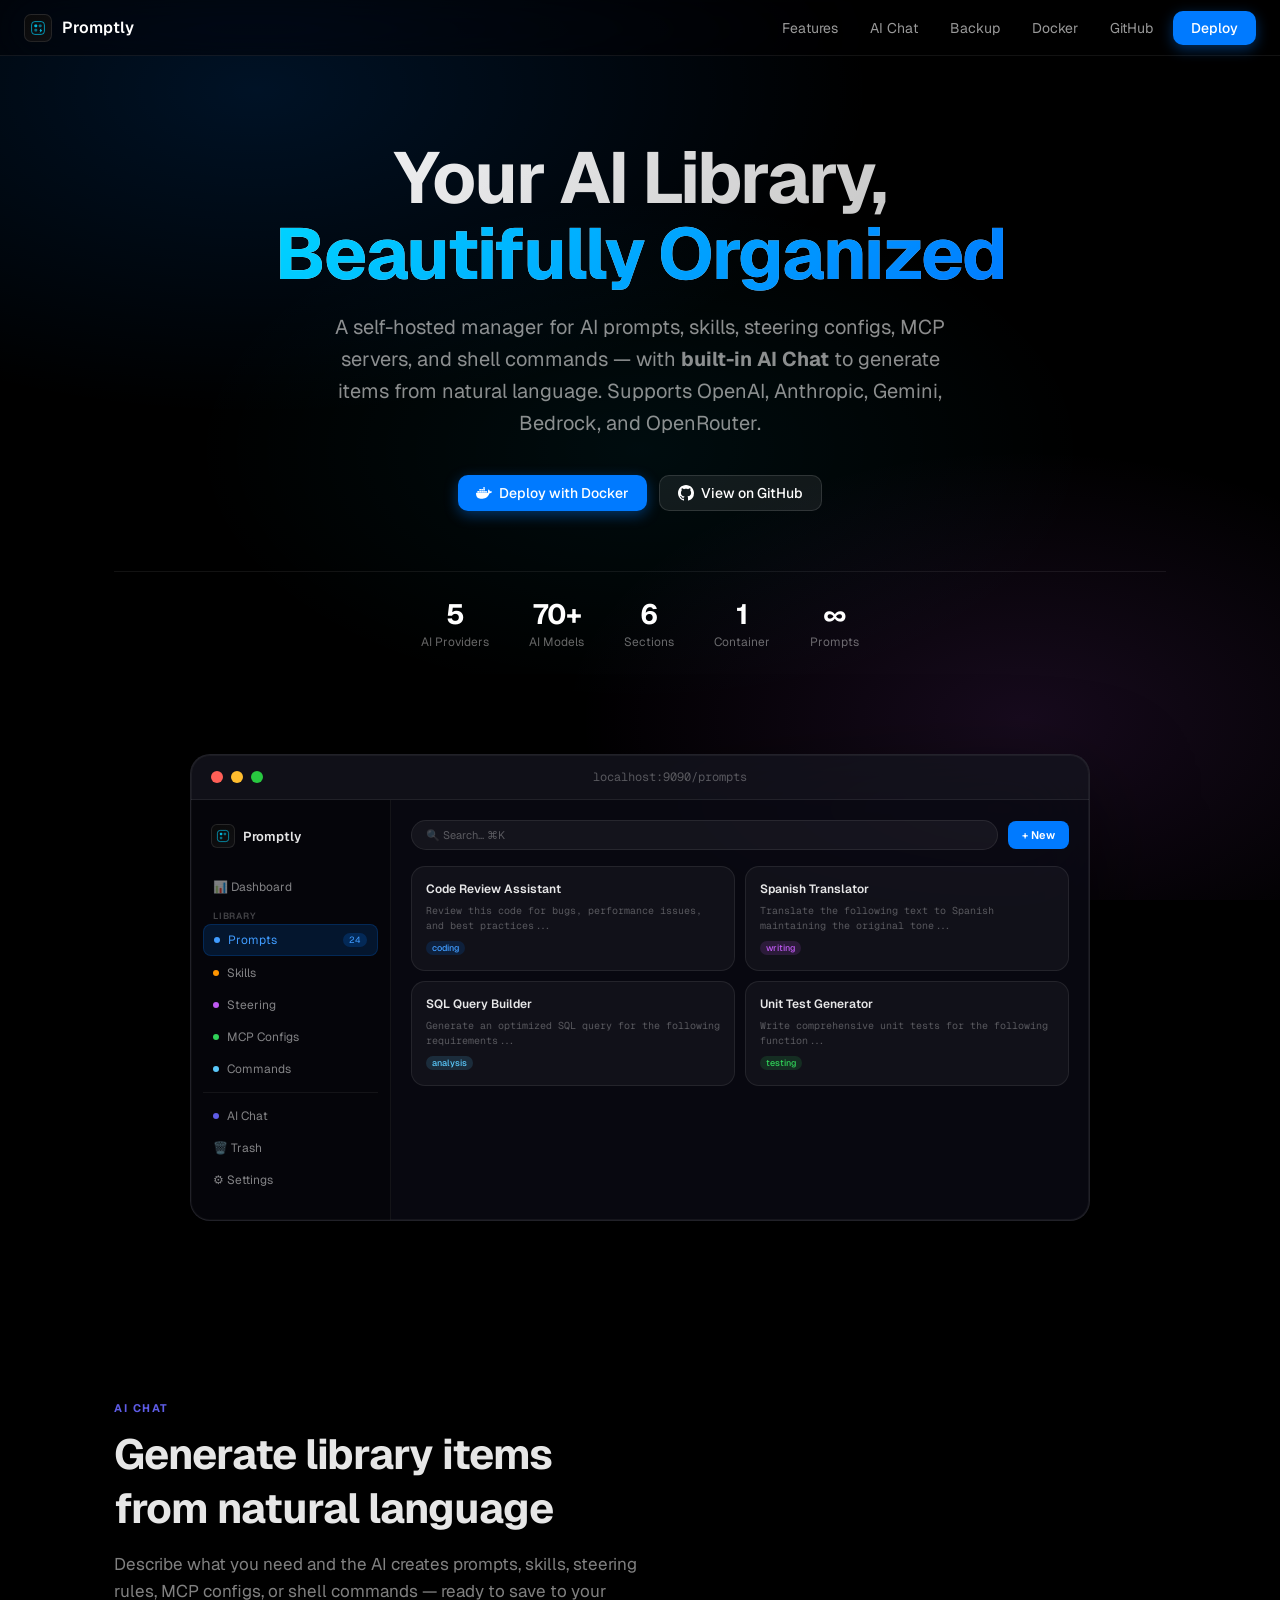
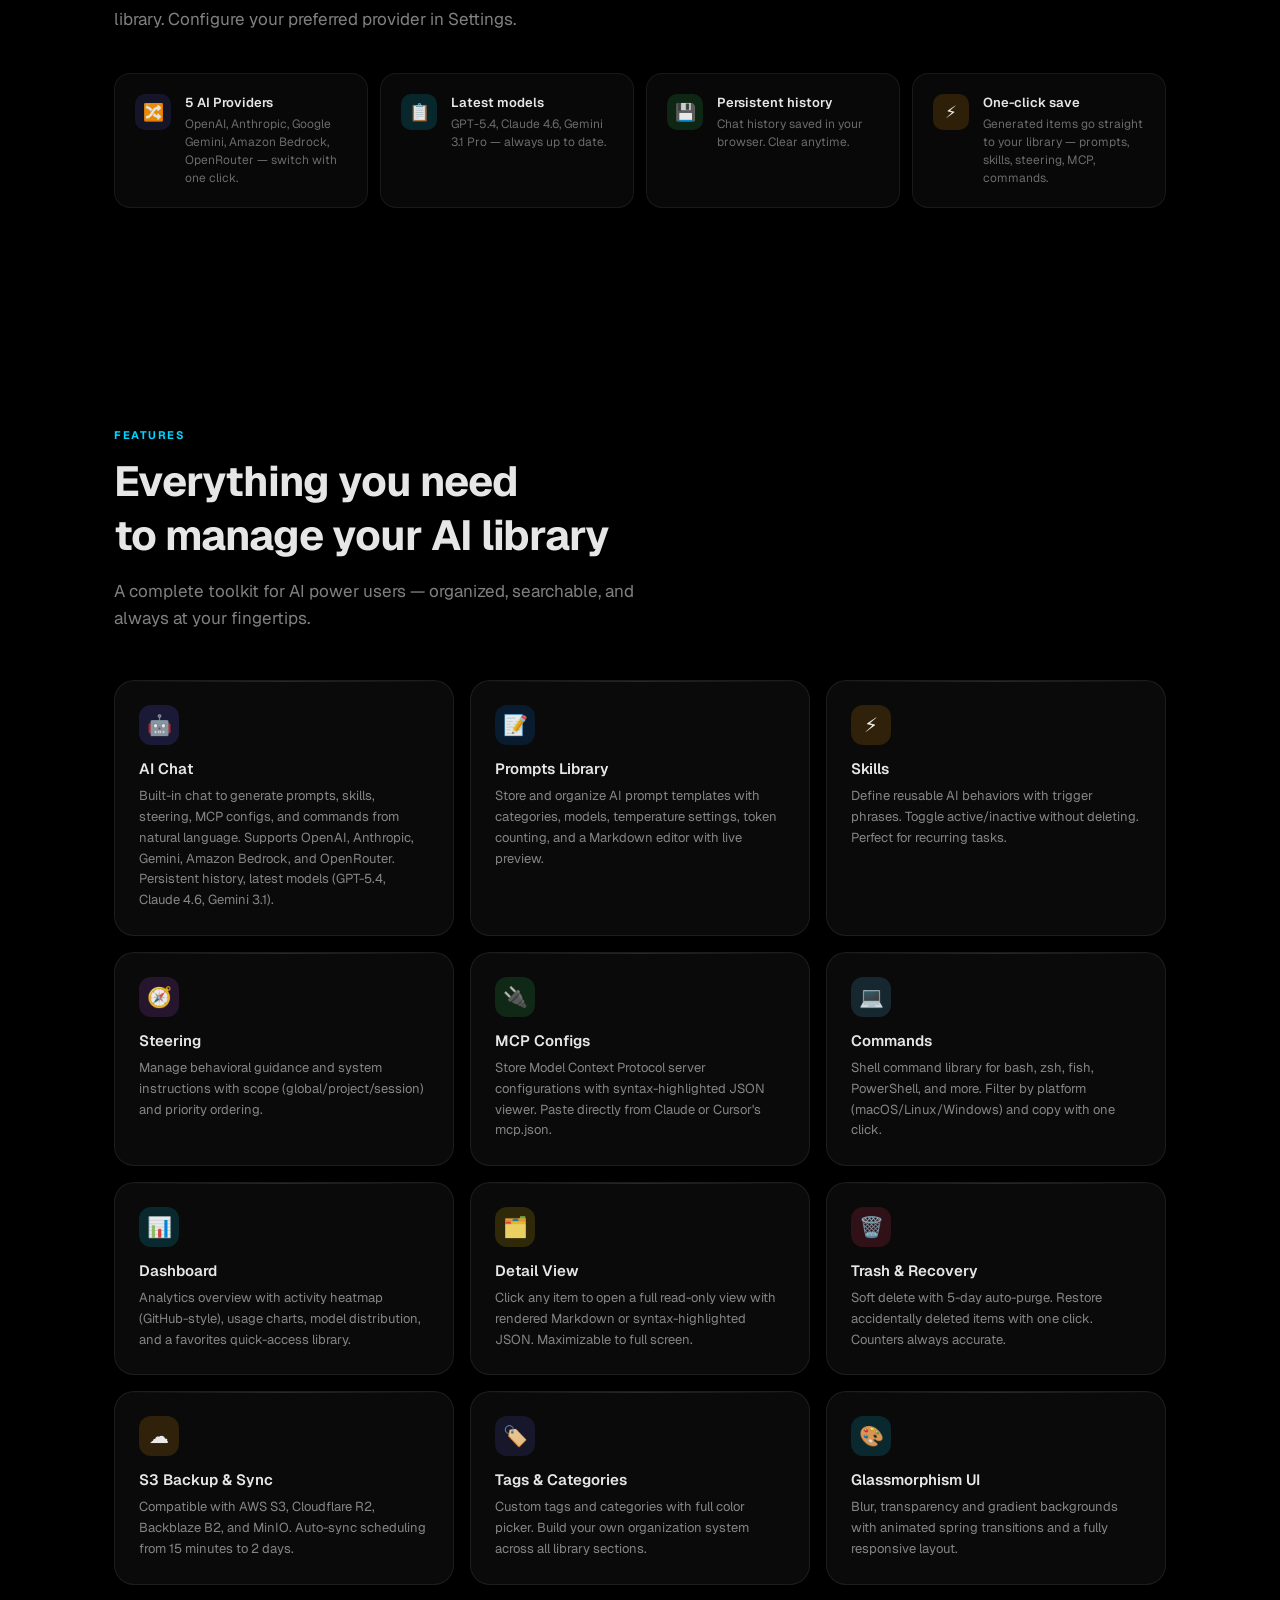
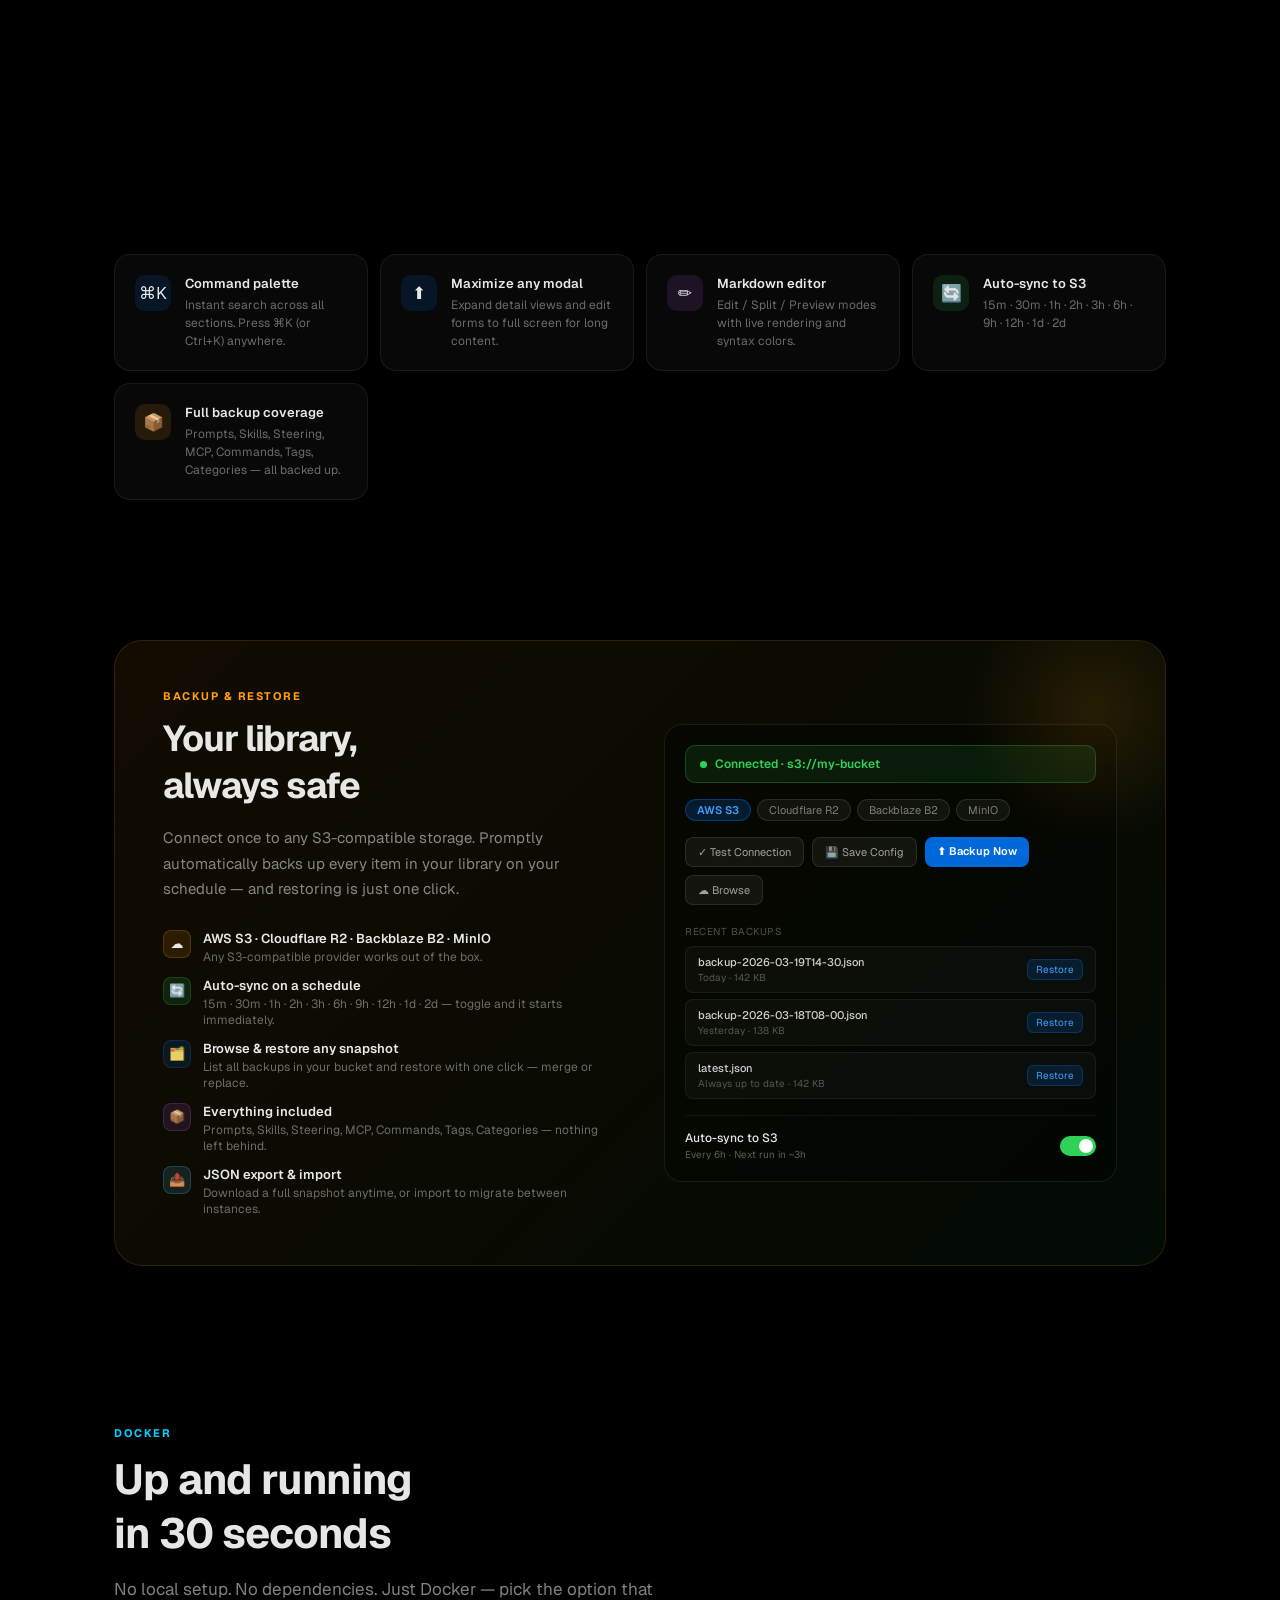
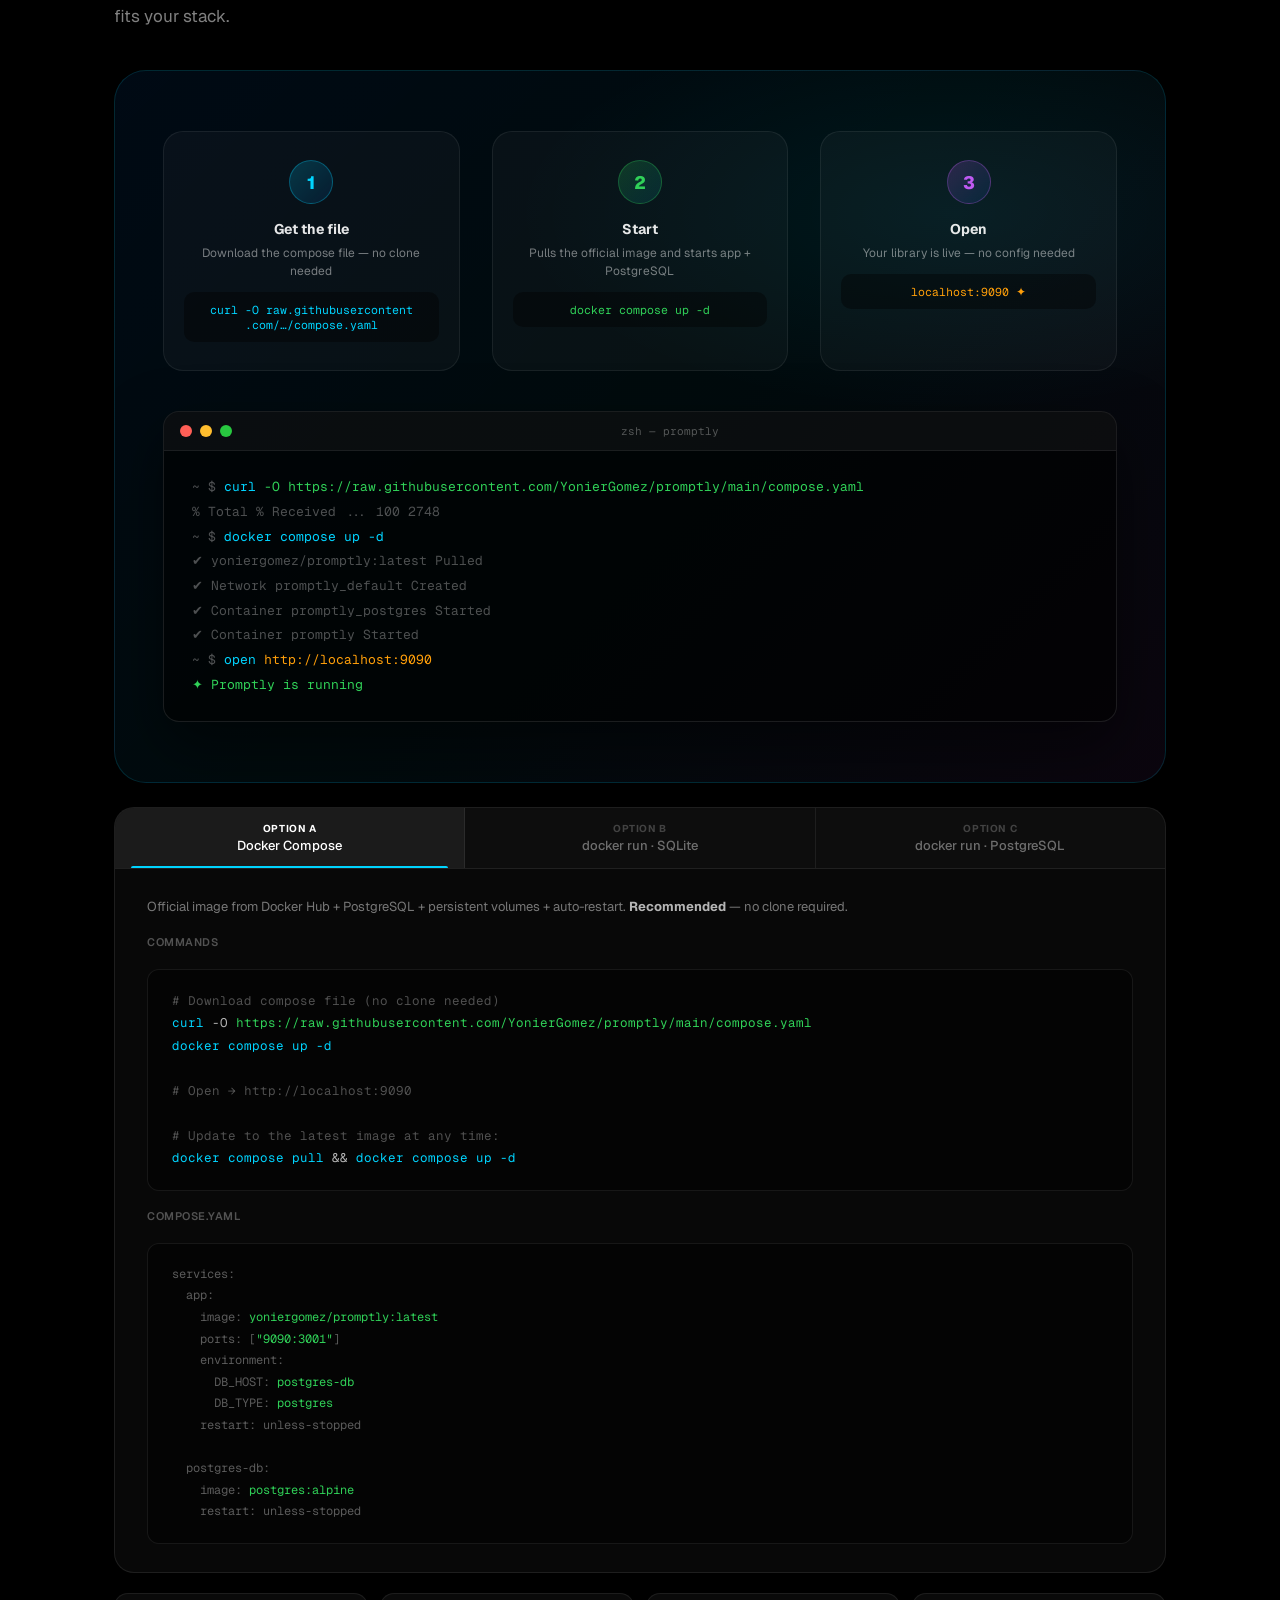
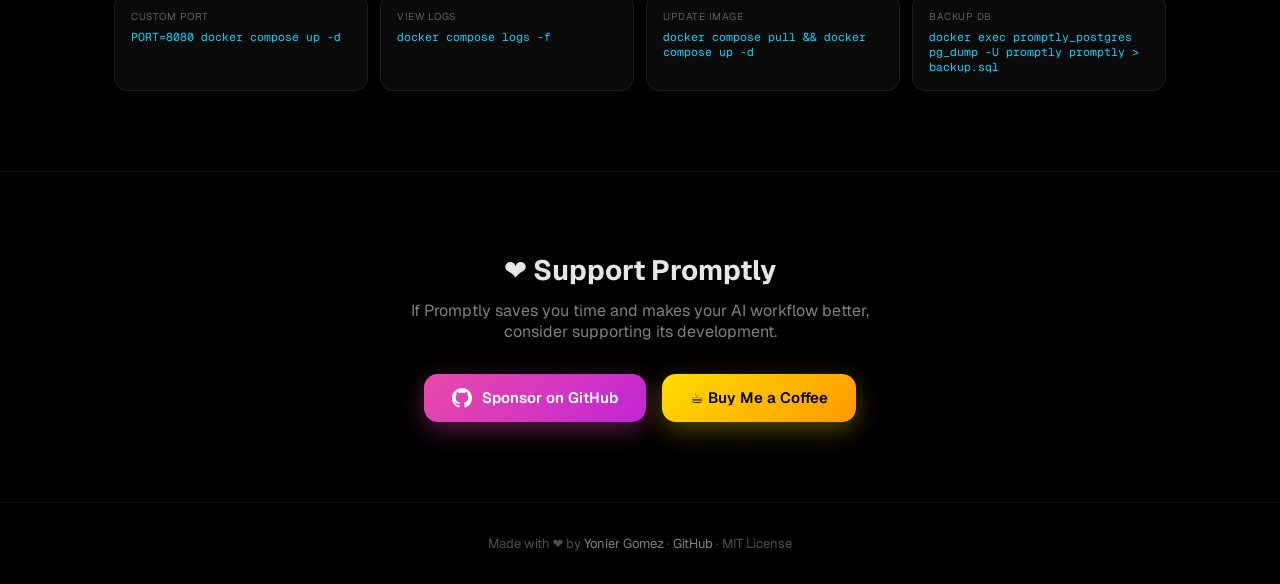
==== commit 4f1c8ffe: "feat: use official Docker Hub image yoniergomez/promptly" ====
--- a/docs/index.html
+++ b/docs/index.html
@@ -677,15 +677,15 @@
 
         <div class="deploy-step">
           <div class="deploy-step-number" style="background:linear-gradient(135deg,rgba(0,212,255,0.2),rgba(0,122,255,0.1));border:1px solid rgba(0,212,255,0.3);color:var(--cyan);">1</div>
-          <div class="deploy-step-title">Clone</div>
-          <div class="deploy-step-desc">Pull the repo to your server or local machine</div>
-          <div style="margin-top:12px;background:rgba(0,0,0,0.4);border-radius:10px;padding:10px 14px;font-family:var(--mono);font-size:11.5px;color:var(--cyan);">git clone github.com/<br/>YonierGomez/promptly</div>
+          <div class="deploy-step-title">Get the file</div>
+          <div class="deploy-step-desc">Download the compose file — no clone needed</div>
+          <div style="margin-top:12px;background:rgba(0,0,0,0.4);border-radius:10px;padding:10px 14px;font-family:var(--mono);font-size:11.5px;color:var(--cyan);">curl -O raw.githubusercontent<br/>.com/…/compose.yaml</div>
         </div>
 
         <div class="deploy-step">
           <div class="deploy-step-number" style="background:linear-gradient(135deg,rgba(48,209,88,0.2),rgba(0,212,255,0.1));border:1px solid rgba(48,209,88,0.3);color:var(--green);">2</div>
           <div class="deploy-step-title">Start</div>
-          <div class="deploy-step-desc">One command brings up the app + PostgreSQL</div>
+          <div class="deploy-step-desc">Pulls the official image and starts app + PostgreSQL</div>
           <div style="margin-top:12px;background:rgba(0,0,0,0.4);border-radius:10px;padding:10px 14px;font-family:var(--mono);font-size:11.5px;color:var(--green);">docker compose up -d</div>
         </div>
 
@@ -707,15 +707,14 @@
           <div class="terminal-title">zsh — promptly</div>
         </div>
         <div class="terminal-body">
-          <div class="t-line"><span class="t-prompt">~</span><span class="t-prompt">$</span><span class="t-cmd">git clone</span><span class="t-arg">https://github.com/YonierGomez/promptly.git</span></div>
-          <div class="t-line" style="color:rgba(255,255,255,0.3);">Cloning into 'promptly'...</div>
-          <div class="t-line" style="color:rgba(255,255,255,0.3);">remote: Enumerating objects: 312, done.</div>
-          <div class="t-line"><span class="t-prompt">~</span><span class="t-prompt">$</span><span class="t-cmd">cd</span><span>promptly</span></div>
-          <div class="t-line"><span class="t-prompt">promptly</span><span class="t-prompt">$</span><span class="t-cmd">docker compose up -d</span></div>
-          <div class="t-line" style="color:rgba(255,255,255,0.3);"> ✔ Network promptly_default    Created</div>
+          <div class="t-line"><span class="t-prompt">~</span><span class="t-prompt">$</span><span class="t-cmd">curl</span><span class="t-arg">-O https://raw.githubusercontent.com/YonierGomez/promptly/main/compose.yaml</span></div>
+          <div class="t-line" style="color:rgba(255,255,255,0.3);">  % Total    % Received ... 100  2748</div>
+          <div class="t-line"><span class="t-prompt">~</span><span class="t-prompt">$</span><span class="t-cmd">docker compose up -d</span></div>
+          <div class="t-line" style="color:rgba(255,255,255,0.3);"> ✔ yoniergomez/promptly:latest  Pulled</div>
+          <div class="t-line" style="color:rgba(255,255,255,0.3);"> ✔ Network promptly_default     Created</div>
           <div class="t-line" style="color:rgba(255,255,255,0.3);"> ✔ Container promptly_postgres  Started</div>
           <div class="t-line" style="color:rgba(255,255,255,0.3);"> ✔ Container promptly           Started</div>
-          <div class="t-line"><span class="t-prompt">promptly</span><span class="t-prompt">$</span><span class="t-cmd">open</span><span class="t-url">http://localhost:9090</span></div>
+          <div class="t-line"><span class="t-prompt">~</span><span class="t-prompt">$</span><span class="t-cmd">open</span><span class="t-url">http://localhost:9090</span></div>
           <div class="t-line"><span class="t-success">✦ Promptly is running</span></div>
         </div>
       </div>
@@ -741,19 +740,21 @@
 
       <!-- Panel A -->
       <div id="tab-a" class="deploy-tab-panel active" role="tabpanel">
-        <p class="deploy-tab-desc">App + PostgreSQL + persistent volumes + auto-restart. <strong style="color:rgba(255,255,255,0.7)">Recommended</strong> for most deployments.</p>
+        <p class="deploy-tab-desc">Official image from Docker Hub + PostgreSQL + persistent volumes + auto-restart. <strong style="color:rgba(255,255,255,0.7)">Recommended</strong> — no clone required.</p>
         <div class="deploy-tab-heading">Commands</div>
         <div class="code-block" style="font-size:12.5px;">
-          <span class="cmd">git clone</span> <span class="arg">https://github.com/YonierGomez/promptly.git</span><br/>
-          <span class="cmd">cd</span> promptly<br/>
+          <span class="comment"># Download compose file (no clone needed)</span><br/>
+          <span class="cmd">curl</span> -O <span class="arg">https://raw.githubusercontent.com/YonierGomez/promptly/main/compose.yaml</span><br/>
           <span class="cmd">docker compose up -d</span><br/><br/>
-          <span class="comment"># Open → http://localhost:9090</span>
+          <span class="comment"># Open → http://localhost:9090</span><br/><br/>
+          <span class="comment"># Update to the latest image at any time:</span><br/>
+          <span class="cmd">docker compose pull</span> &amp;&amp; <span class="cmd">docker compose up -d</span>
         </div>
         <div class="deploy-tab-heading">compose.yaml</div>
         <div class="code-block" style="font-size:12px;line-height:1.8;">
 <span style="color:rgba(255,255,255,0.35);">services:</span><br/>
 <span style="color:rgba(255,255,255,0.35);">&nbsp;&nbsp;app:</span><br/>
-<span style="color:rgba(255,255,255,0.35);">&nbsp;&nbsp;&nbsp;&nbsp;build: .</span><br/>
+<span style="color:rgba(255,255,255,0.35);">&nbsp;&nbsp;&nbsp;&nbsp;image: </span><span class="arg">yoniergomez/promptly:latest</span><br/>
 <span style="color:rgba(255,255,255,0.35);">&nbsp;&nbsp;&nbsp;&nbsp;ports: [</span><span class="arg">"9090:3001"</span><span style="color:rgba(255,255,255,0.35);">]</span><br/>
 <span style="color:rgba(255,255,255,0.35);">&nbsp;&nbsp;&nbsp;&nbsp;environment:</span><br/>
 <span style="color:rgba(255,255,255,0.35);">&nbsp;&nbsp;&nbsp;&nbsp;&nbsp;&nbsp;DB_HOST: </span><span class="arg">postgres-db</span><br/>
@@ -809,8 +810,8 @@
         <div style="font-family:var(--mono);font-size:11.5px;color:var(--cyan);">docker compose logs -f</div>
       </div>
       <div style="background:rgba(255,255,255,0.04);border:1px solid rgba(255,255,255,0.08);border-radius:14px;padding:16px;transition:all 0.2s var(--spring);" onmouseover="this.style.transform='translateY(-2px)'" onmouseout="this.style.transform=''">
-        <div style="font-size:10px;color:rgba(255,255,255,0.35);margin-bottom:6px;text-transform:uppercase;letter-spacing:0.5px;">Update</div>
-        <div style="font-family:var(--mono);font-size:11.5px;color:var(--cyan);">docker compose up -d --build</div>
+        <div style="font-size:10px;color:rgba(255,255,255,0.35);margin-bottom:6px;text-transform:uppercase;letter-spacing:0.5px;">Update image</div>
+        <div style="font-family:var(--mono);font-size:11.5px;color:var(--cyan);">docker compose pull &amp;&amp; docker compose up -d</div>
       </div>
       <div style="background:rgba(255,255,255,0.04);border:1px solid rgba(255,255,255,0.08);border-radius:14px;padding:16px;transition:all 0.2s var(--spring);" onmouseover="this.style.transform='translateY(-2px)'" onmouseout="this.style.transform=''">
         <div style="font-size:10px;color:rgba(255,255,255,0.35);margin-bottom:6px;text-transform:uppercase;letter-spacing:0.5px;">Backup DB</div>
